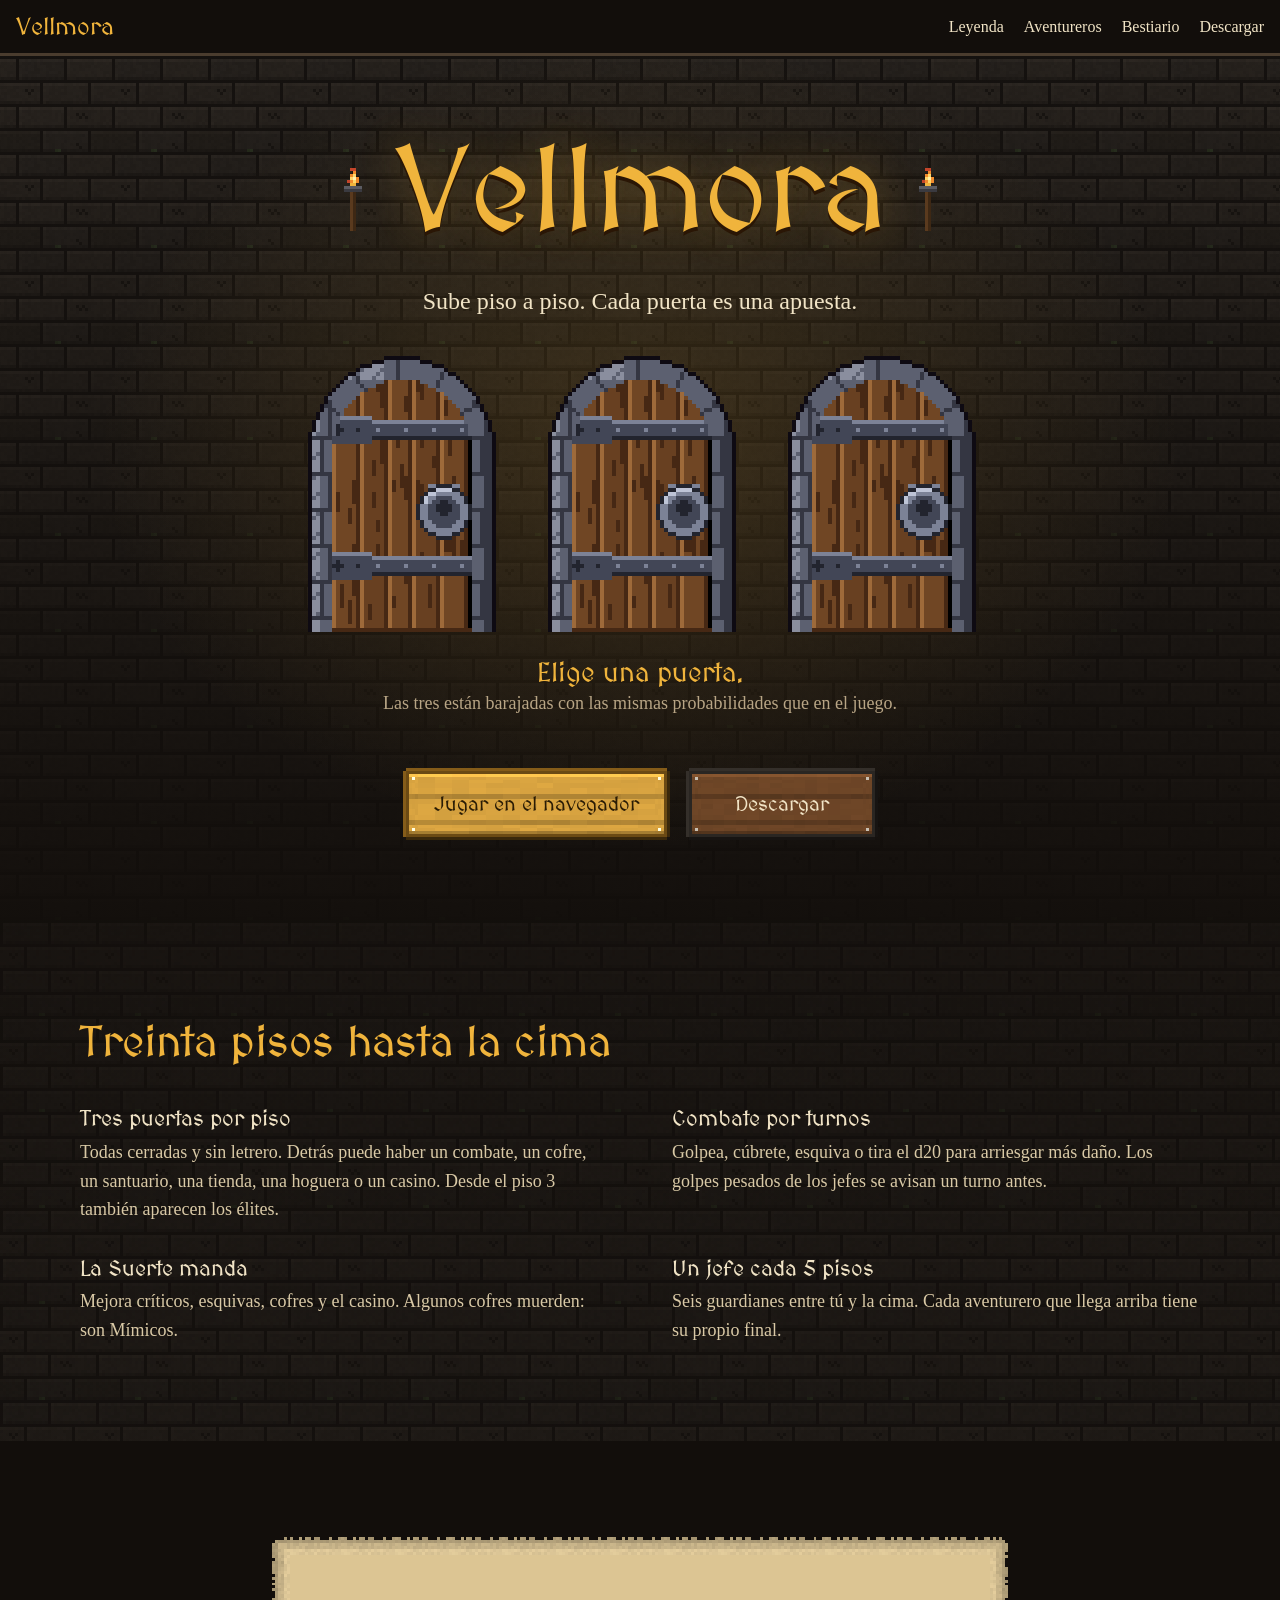
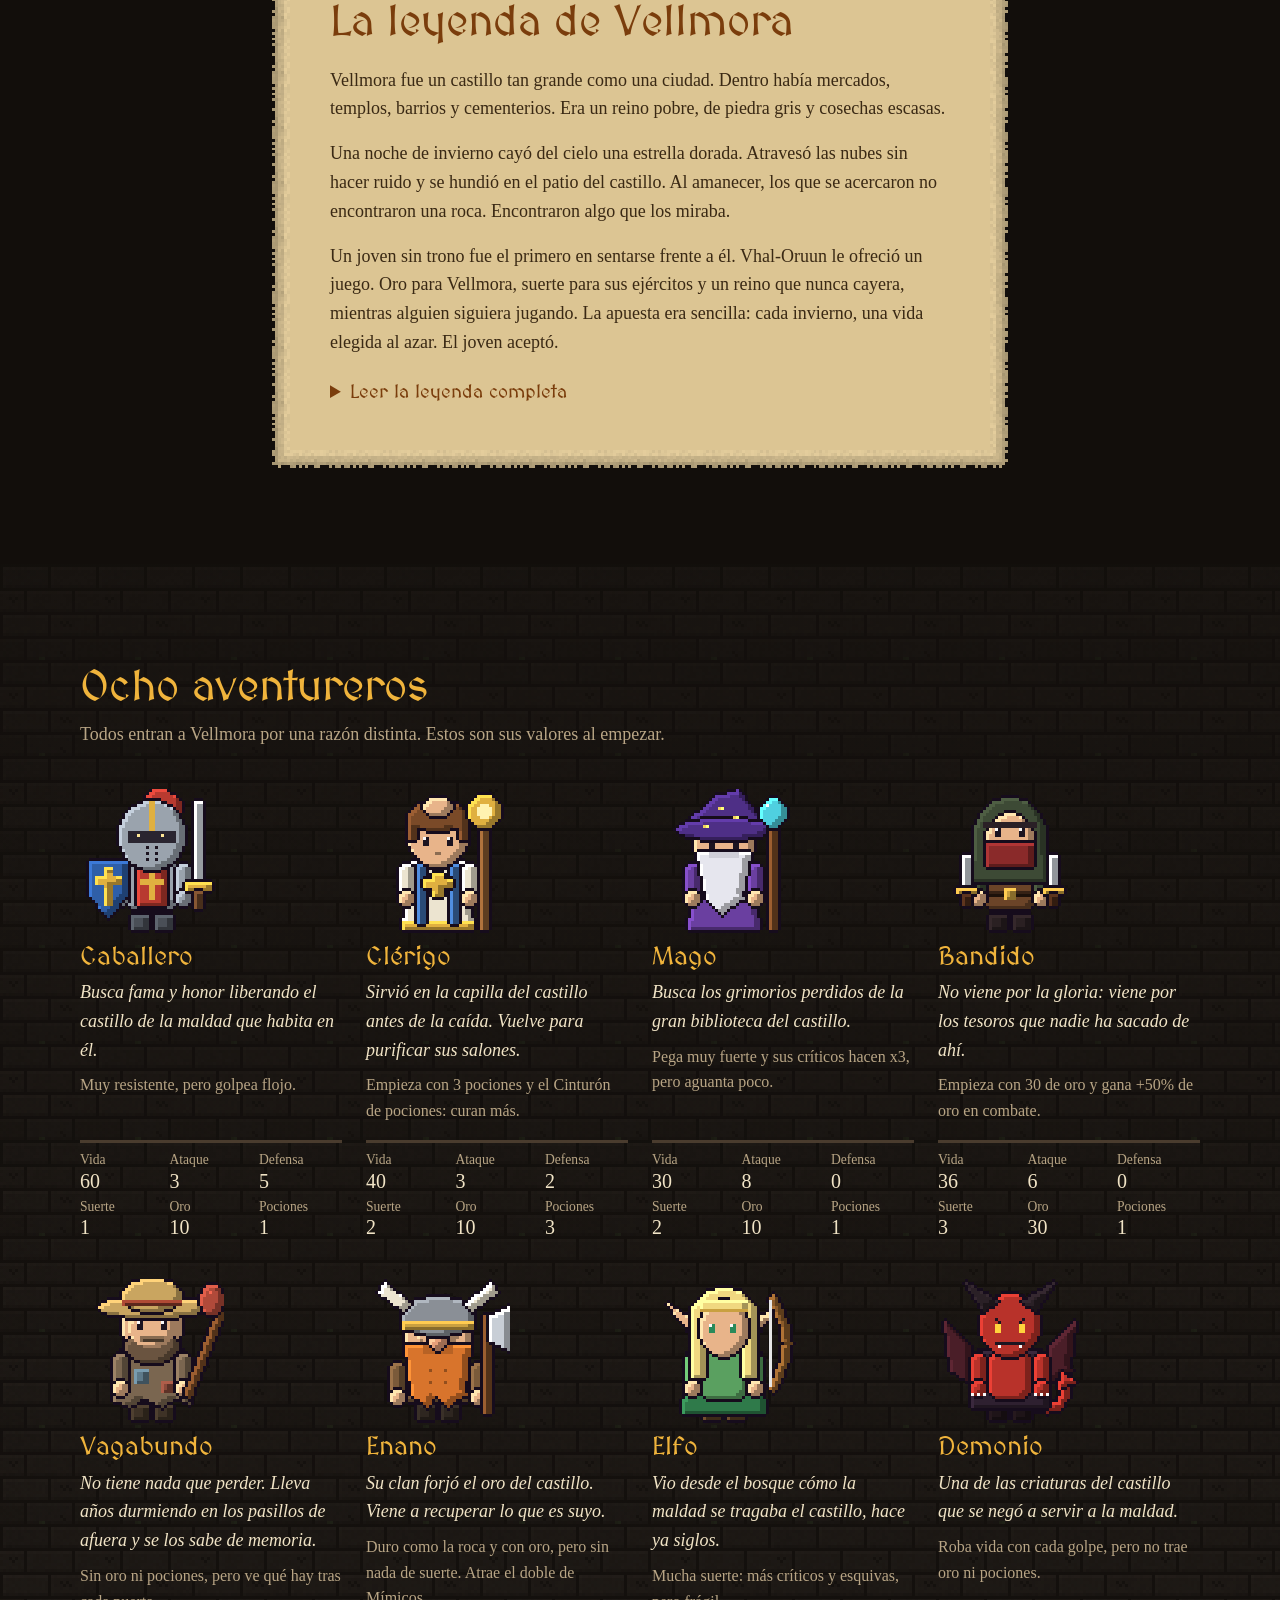
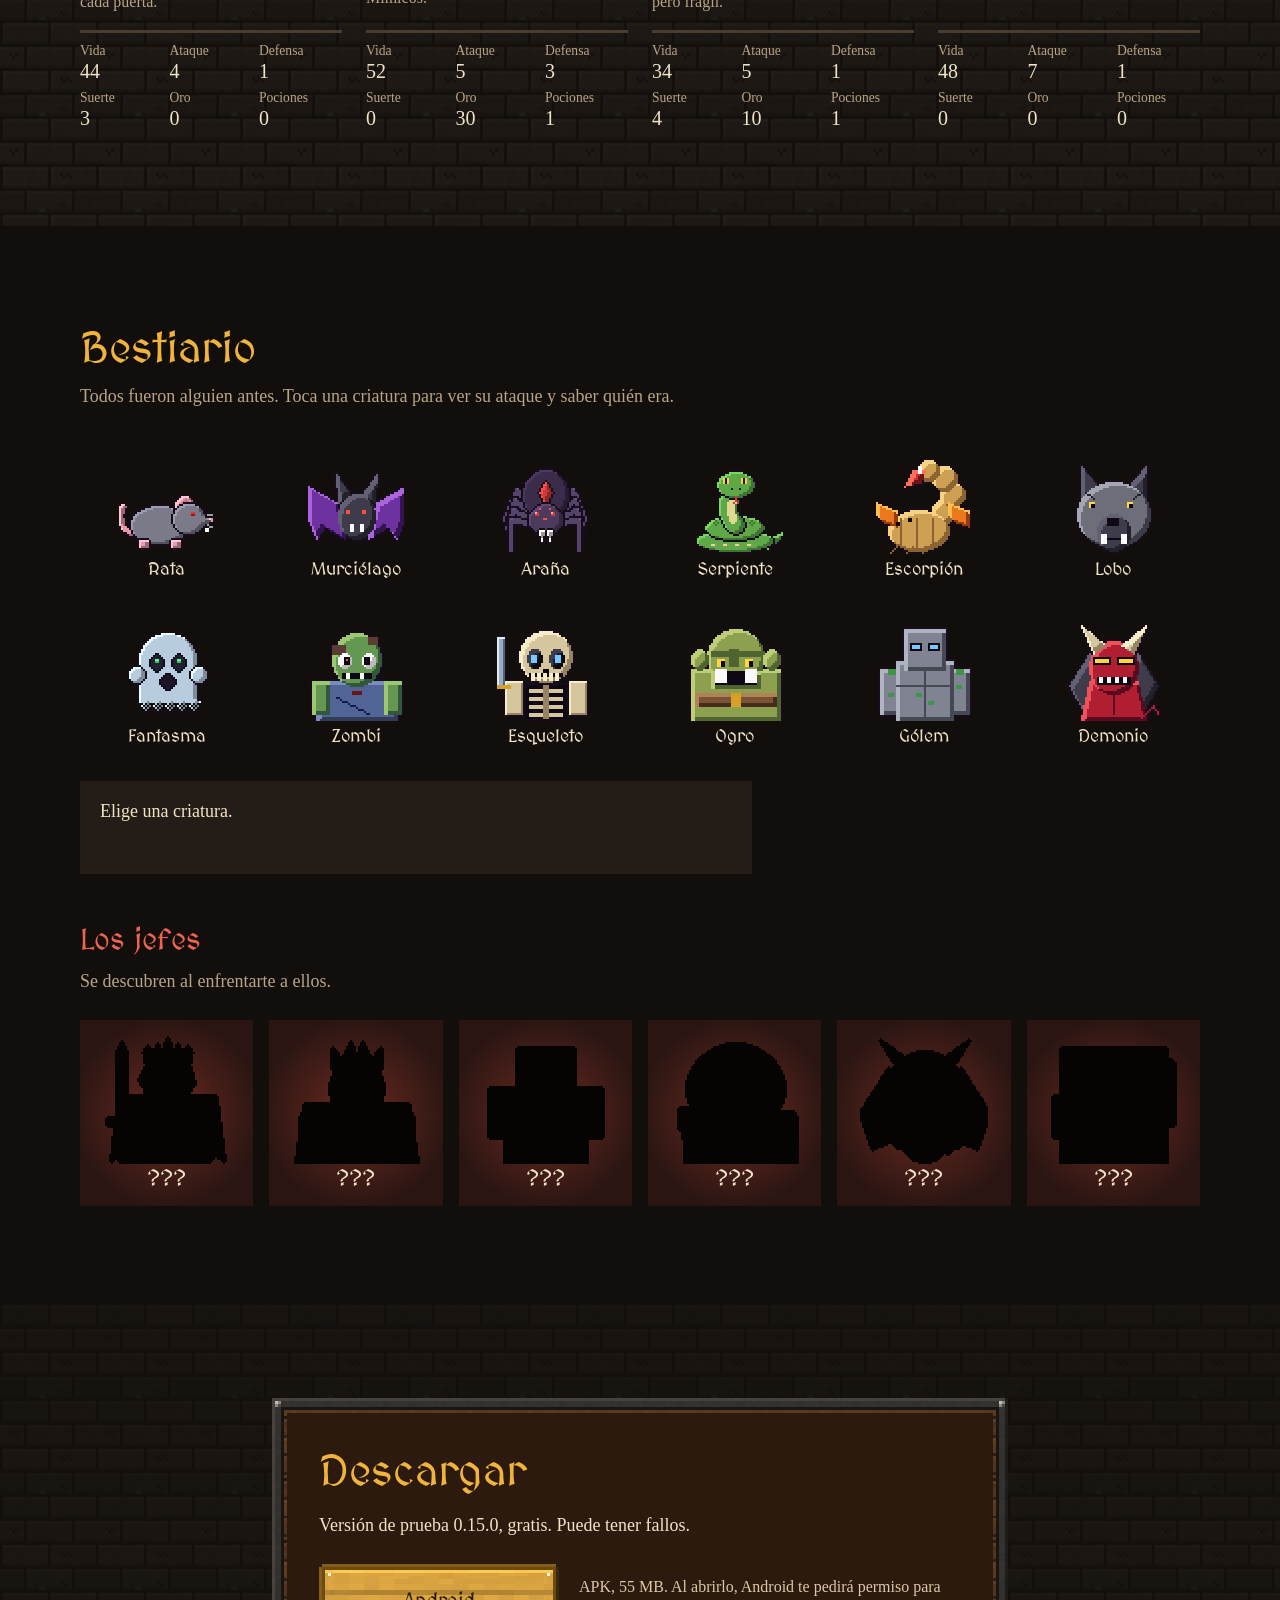
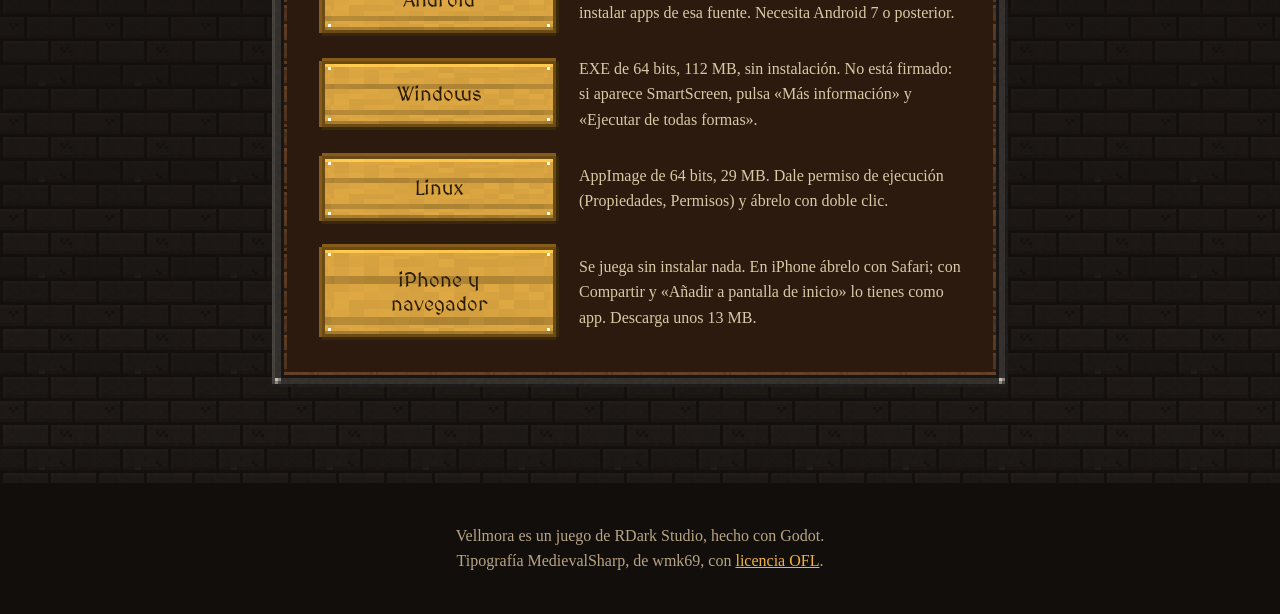
==== index.html @ e0a2ff48 "Vellmora 0.15.0" ====
<!doctype html>
<html lang="es">
<head>
<meta charset="utf-8">
<meta name="viewport" content="width=device-width, initial-scale=1">
<title>Vellmora, el castillo que se baraja</title>
<meta name="description" content="Vellmora es un roguelike de torre en pixel art. Ocho aventureros, 30 pisos y tres puertas por piso: cada una es una apuesta.">
<meta property="og:type" content="website">
<meta property="og:title" content="Vellmora">
<meta property="og:description" content="Sube piso a piso. Cada puerta es una apuesta.">
<meta property="og:url" content="https://rdarkstudio.github.io/">
<meta property="og:image" content="https://rdarkstudio.github.io/img/compartir.png">
<meta name="twitter:card" content="summary_large_image">
<meta name="theme-color" content="#120e0b">
<link rel="icon" type="image/png" href="favicon.png">
<link rel="stylesheet" href="estilo.css">
</head>
<body>
<a class="saltar" href="#contenido">Ir al contenido</a>
<header class="barra">
  <a class="marca" href="#inicio">Vellmora</a>
  <nav aria-label="Secciones"><a href="#leyenda">Leyenda</a><a href="#aventureros">Aventureros</a><a href="#bestiario">Bestiario</a><a href="#descargar">Descargar</a></nav>
</header>
<main id="contenido">
  <section class="portada" id="inicio">
    <div class="titulo"><span class="antorcha" aria-hidden="true"></span><h1>Vellmora</h1><span class="antorcha" aria-hidden="true"></span></div>
    <p class="lema">Sube piso a piso. Cada puerta es una apuesta.</p>
    <div class="puertas" role="group" aria-label="Elige una puerta">
      <button type="button" class="puerta" aria-label="Primera puerta"></button>
      <button type="button" class="puerta" aria-label="Segunda puerta"></button>
      <button type="button" class="puerta" aria-label="Tercera puerta"></button>
    </div>
    <div class="resultado" aria-live="polite"><p id="que">Elige una puerta.</p><p id="pista">Las tres están barajadas con las mismas probabilidades que en el juego.</p></div>
    <div class="acciones"><button type="button" class="tabla" id="otra" hidden>Barajar otra vez</button><a class="tabla oro" href="jugar/">Jugar en el navegador</a><a class="tabla" href="#descargar">Descargar</a></div>
  </section>

  <section class="muro" id="juego">
    <div class="ancho">
      <h2>Treinta pisos hasta la cima</h2>
      <div class="reglas">
        <div><h3>Tres puertas por piso</h3><p>Todas cerradas y sin letrero. Detrás puede haber un combate, un cofre, un santuario, una tienda, una hoguera o un casino. Desde el piso 3 también aparecen los élites.</p></div>
        <div><h3>Combate por turnos</h3><p>Golpea, cúbrete, esquiva o tira el d20 para arriesgar más daño. Los golpes pesados de los jefes se avisan un turno antes.</p></div>
        <div><h3>La Suerte manda</h3><p>Mejora críticos, esquivas, cofres y el casino. Algunos cofres muerden: son Mímicos.</p></div>
        <div><h3>Un jefe cada 5 pisos</h3><p>Seis guardianes entre tú y la cima. Cada aventurero que llega arriba tiene su propio final.</p></div>
      </div>
    </div>
  </section>

  <section id="leyenda">
    <div class="ancho"><article class="pergamino">
      <h2>La leyenda de Vellmora</h2>
      <p>Vellmora fue un castillo tan grande como una ciudad. Dentro había mercados, templos, barrios y cementerios. Era un reino pobre, de piedra gris y cosechas escasas.</p>
      <p>Una noche de invierno cayó del cielo una estrella dorada. Atravesó las nubes sin hacer ruido y se hundió en el patio del castillo. Al amanecer, los que se acercaron no encontraron una roca. Encontraron algo que los miraba.</p>
      <p>Un joven sin trono fue el primero en sentarse frente a él. Vhal-Oruun le ofreció un juego. Oro para Vellmora, suerte para sus ejércitos y un reino que nunca cayera, mientras alguien siguiera jugando. La apuesta era sencilla: cada invierno, una vida elegida al azar. El joven aceptó.</p>
      <details><summary>Leer la leyenda completa</summary><div><p>Vellmora fue un castillo tan grande como una ciudad. Dentro había mercados, templos, barrios y cementerios. Era un reino pobre, de piedra gris y cosechas escasas.</p><p>Una noche de invierno cayó del cielo una estrella dorada. Atravesó las nubes sin hacer ruido y se hundió en el patio del castillo. Al amanecer, los que se acercaron no encontraron una roca. Encontraron algo que los miraba.</p><p>Nadie supo nombrarlo. Los sacerdotes lo llamaron Vhal-Oruun, El Que Reparte. No tenía una forma fija: unos veían una montaña de monedas que respiraba, otros una mano con demasiados dedos sosteniendo dados, y los que lo miraban mucho tiempo dejaban de hablar.</p><p>Venía de un lugar más allá de las estrellas donde todo se decide al azar, y traía consigo un hambre: el hambre de que alguien apueste.</p><p>Un joven sin trono fue el primero en sentarse frente a él. Vhal-Oruun le ofreció un juego. Oro para Vellmora, suerte para sus ejércitos y un reino que nunca cayera, mientras alguien siguiera jugando. La apuesta era sencilla: cada invierno, una vida elegida al azar. El joven aceptó.</p><p>El oro brotó de la tierra. Los talladores fabricaron dados con fragmentos de la estrella caída, y esos dados nunca fallaban. La ciudad llenó sus calles de casas de juego. Todos apostaban, porque en Vellmora apostar era rezar. El joven se volvió rey, y durante siglos el reino prosperó mientras alguien desaparecía cada invierno.</p><p>Cuando el pueblo descubrió el precio de su fortuna, rodeó el palacio con antorchas. El rey no quiso perderlo todo e hizo su última apuesta: las vidas de todos sus súbditos contra la eternidad de su reino.</p><p>Vhal-Oruun aceptó, y cobró. Nadie dentro volvió a ser humano. El dios convirtió a cada habitante en una ficha de su juego, moldeada por lo que más deseaba o temía.</p><p>Los guardias que juraron no abandonar sus puestos son huesos que siguen de pie. Los jugadores del gran salón se fundieron con sus máquinas. Las bestias de los establos y las alcantarillas comieron oro y crecieron con él. El rey, que no soltó su espada ni su corona, se pudre en el trono sin poder morir.</p><p>El castillo entero se volvió la mesa de juego del dios. Creció hacia arriba, piso sobre piso, y sus salas cambian de lugar cada vez que Vhal-Oruun reparte, como cartas barajadas. En lo más alto, sentado donde antes estuvo el patio de la estrella, El Que Reparte sigue esperando a su próximo jugador.</p><p>Los aventureros llegan por muchas razones: fama, fe, conocimiento, tesoros o una deuda antigua. Oyen el tintineo del oro detrás de cada puerta y una voz que les pregunta cuánto están dispuestos a apostar.</p><p>Muchos entran y jamás salen. Quien pierde su última apuesta se vuelve otra ficha en la mesa, y así crece la leyenda.</p></div></details>
    </article></div>
  </section>

  <section class="muro" id="aventureros">
    <div class="ancho">
      <h2>Ocho aventureros</h2>
      <p class="entrada">Todos entran a Vellmora por una razón distinta. Estos son sus valores al empezar.</p>
      <ul class="heroes">
        <li class="heroe">
          <img class="px" src="img/heroe_caballero.png" width="144" height="144" alt="">
          <h3>Caballero</h3>
          <p class="cita">Busca fama y honor liberando el castillo de la maldad que habita en él.</p>
          <p class="ventaja">Muy resistente, pero golpea flojo.</p>
          <dl><div><dt>Vida</dt><dd>60</dd></div><div><dt>Ataque</dt><dd>3</dd></div><div><dt>Defensa</dt><dd>5</dd></div><div><dt>Suerte</dt><dd>1</dd></div><div><dt>Oro</dt><dd>10</dd></div><div><dt>Pociones</dt><dd>1</dd></div></dl>
        </li>
        <li class="heroe">
          <img class="px" src="img/heroe_clerigo.png" width="144" height="144" alt="">
          <h3>Clérigo</h3>
          <p class="cita">Sirvió en la capilla del castillo antes de la caída. Vuelve para purificar sus salones.</p>
          <p class="ventaja">Empieza con 3 pociones y el Cinturón de pociones: curan más.</p>
          <dl><div><dt>Vida</dt><dd>40</dd></div><div><dt>Ataque</dt><dd>3</dd></div><div><dt>Defensa</dt><dd>2</dd></div><div><dt>Suerte</dt><dd>2</dd></div><div><dt>Oro</dt><dd>10</dd></div><div><dt>Pociones</dt><dd>3</dd></div></dl>
        </li>
        <li class="heroe">
          <img class="px" src="img/heroe_mago.png" width="144" height="144" alt="">
          <h3>Mago</h3>
          <p class="cita">Busca los grimorios perdidos de la gran biblioteca del castillo.</p>
          <p class="ventaja">Pega muy fuerte y sus críticos hacen x3, pero aguanta poco.</p>
          <dl><div><dt>Vida</dt><dd>30</dd></div><div><dt>Ataque</dt><dd>8</dd></div><div><dt>Defensa</dt><dd>0</dd></div><div><dt>Suerte</dt><dd>2</dd></div><div><dt>Oro</dt><dd>10</dd></div><div><dt>Pociones</dt><dd>1</dd></div></dl>
        </li>
        <li class="heroe">
          <img class="px" src="img/heroe_bandido.png" width="144" height="144" alt="">
          <h3>Bandido</h3>
          <p class="cita">No viene por la gloria: viene por los tesoros que nadie ha sacado de ahí.</p>
          <p class="ventaja">Empieza con 30 de oro y gana +50% de oro en combate.</p>
          <dl><div><dt>Vida</dt><dd>36</dd></div><div><dt>Ataque</dt><dd>6</dd></div><div><dt>Defensa</dt><dd>0</dd></div><div><dt>Suerte</dt><dd>3</dd></div><div><dt>Oro</dt><dd>30</dd></div><div><dt>Pociones</dt><dd>1</dd></div></dl>
        </li>
        <li class="heroe">
          <img class="px" src="img/heroe_vagabundo.png" width="144" height="144" alt="">
          <h3>Vagabundo</h3>
          <p class="cita">No tiene nada que perder. Lleva años durmiendo en los pasillos de afuera y se los sabe de memoria.</p>
          <p class="ventaja">Sin oro ni pociones, pero ve qué hay tras cada puerta.</p>
          <dl><div><dt>Vida</dt><dd>44</dd></div><div><dt>Ataque</dt><dd>4</dd></div><div><dt>Defensa</dt><dd>1</dd></div><div><dt>Suerte</dt><dd>3</dd></div><div><dt>Oro</dt><dd>0</dd></div><div><dt>Pociones</dt><dd>0</dd></div></dl>
        </li>
        <li class="heroe">
          <img class="px" src="img/heroe_enano.png" width="144" height="144" alt="">
          <h3>Enano</h3>
          <p class="cita">Su clan forjó el oro del castillo. Viene a recuperar lo que es suyo.</p>
          <p class="ventaja">Duro como la roca y con oro, pero sin nada de suerte. Atrae el doble de Mímicos.</p>
          <dl><div><dt>Vida</dt><dd>52</dd></div><div><dt>Ataque</dt><dd>5</dd></div><div><dt>Defensa</dt><dd>3</dd></div><div><dt>Suerte</dt><dd>0</dd></div><div><dt>Oro</dt><dd>30</dd></div><div><dt>Pociones</dt><dd>1</dd></div></dl>
        </li>
        <li class="heroe">
          <img class="px" src="img/heroe_elfo.png" width="144" height="144" alt="">
          <h3>Elfo</h3>
          <p class="cita">Vio desde el bosque cómo la maldad se tragaba el castillo, hace ya siglos.</p>
          <p class="ventaja">Mucha suerte: más críticos y esquivas, pero frágil.</p>
          <dl><div><dt>Vida</dt><dd>34</dd></div><div><dt>Ataque</dt><dd>5</dd></div><div><dt>Defensa</dt><dd>1</dd></div><div><dt>Suerte</dt><dd>4</dd></div><div><dt>Oro</dt><dd>10</dd></div><div><dt>Pociones</dt><dd>1</dd></div></dl>
        </li>
        <li class="heroe">
          <img class="px" src="img/heroe_demonio.png" width="144" height="144" alt="">
          <h3>Demonio</h3>
          <p class="cita">Una de las criaturas del castillo que se negó a servir a la maldad.</p>
          <p class="ventaja">Roba vida con cada golpe, pero no trae oro ni pociones.</p>
          <dl><div><dt>Vida</dt><dd>48</dd></div><div><dt>Ataque</dt><dd>7</dd></div><div><dt>Defensa</dt><dd>1</dd></div><div><dt>Suerte</dt><dd>0</dd></div><div><dt>Oro</dt><dd>0</dd></div><div><dt>Pociones</dt><dd>0</dd></div></dl>
        </li>
      </ul>
    </div>
  </section>

  <section id="bestiario">
    <div class="ancho">
      <h2>Bestiario</h2>
      <p class="entrada">Todos fueron alguien antes. Toca una criatura para ver su ataque y saber quién era.</p>
      <ul class="bestias">
        <li><button type="button" class="bestia" data-s="rata" data-n="Rata" data-t="Las bestias de los sótanos, establos y alcantarillas, que comieron el oro del dios y crecieron deformes." aria-pressed="false"><img class="px" src="img/rata_0.png" width="96" height="96" alt=""><span>Rata</span></button></li>
        <li><button type="button" class="bestia" data-s="murcielago" data-n="Murciélago" data-t="Las bestias de los sótanos, establos y alcantarillas, que comieron el oro del dios y crecieron deformes." aria-pressed="false"><img class="px" src="img/murcielago_0.png" width="96" height="96" alt=""><span>Murciélago</span></button></li>
        <li><button type="button" class="bestia" data-s="arana" data-n="Araña" data-t="Las bestias de los sótanos, establos y alcantarillas, que comieron el oro del dios y crecieron deformes." aria-pressed="false"><img class="px" src="img/arana_0.png" width="96" height="96" alt=""><span>Araña</span></button></li>
        <li><button type="button" class="bestia" data-s="serpiente" data-n="Serpiente" data-t="Las bestias de los sótanos, establos y alcantarillas, que comieron el oro del dios y crecieron deformes." aria-pressed="false"><img class="px" src="img/serpiente_0.png" width="96" height="96" alt=""><span>Serpiente</span></button></li>
        <li><button type="button" class="bestia" data-s="escorpion" data-n="Escorpión" data-t="Las bestias de los sótanos, establos y alcantarillas, que comieron el oro del dios y crecieron deformes." aria-pressed="false"><img class="px" src="img/escorpion_0.png" width="96" height="96" alt=""><span>Escorpión</span></button></li>
        <li><button type="button" class="bestia" data-s="lobo" data-n="Lobo" data-t="Las bestias de los sótanos, establos y alcantarillas, que comieron el oro del dios y crecieron deformes." aria-pressed="false"><img class="px" src="img/lobo_0.png" width="96" height="96" alt=""><span>Lobo</span></button></li>
        <li><button type="button" class="bestia" data-s="fantasma" data-n="Fantasma" data-t="Los desaparecidos de cada invierno, las vidas que pagaron el pacto." aria-pressed="false"><img class="px" src="img/fantasma_0.png" width="96" height="96" alt=""><span>Fantasma</span></button></li>
        <li><button type="button" class="bestia" data-s="zombi" data-n="Zombi" data-t="Los súbditos comunes, condenados como su rey a no morir." aria-pressed="false"><img class="px" src="img/zombi_0.png" width="96" height="96" alt=""><span>Zombi</span></button></li>
        <li><button type="button" class="bestia" data-s="esqueleto" data-n="Esqueleto" data-t="Los soldados de la guardia, aún en sus puestos." aria-pressed="false"><img class="px" src="img/esqueleto_0.png" width="96" height="96" alt=""><span>Esqueleto</span></button></li>
        <li><button type="button" class="bestia" data-s="ogro" data-n="Ogro" data-t="Los verdugos y carceleros del palacio." aria-pressed="false"><img class="px" src="img/ogro_0.png" width="96" height="96" alt=""><span>Ogro</span></button></li>
        <li><button type="button" class="bestia" data-s="golem" data-n="Gólem" data-t="Los muros del castillo, que el dios movió como piezas." aria-pressed="false"><img class="px" src="img/golem_0.png" width="96" height="96" alt=""><span>Gólem</span></button></li>
        <li><button type="button" class="bestia" data-s="demonio" data-n="Demonio" data-t="Los sacerdotes que adoraron a Vhal-Oruun y le ofrecieron más vidas a cambio de más oro." aria-pressed="false"><img class="px" src="img/demonio_0.png" width="96" height="96" alt=""><span>Demonio</span></button></li>
      </ul>
      <p class="ficha" id="ficha" aria-live="polite">Elige una criatura.</p>
      <h3 class="sub">Los jefes</h3>
      <p class="entrada">Se descubren al enfrentarte a ellos.</p>
      <ul class="jefes"><li><img class="px" src="img/jefe_1.png" width="128" height="128" alt="Silueta de un jefe"><span>???</span></li><li><img class="px" src="img/jefe_2.png" width="128" height="128" alt="Silueta de un jefe"><span>???</span></li><li><img class="px" src="img/jefe_3.png" width="128" height="128" alt="Silueta de un jefe"><span>???</span></li><li><img class="px" src="img/jefe_4.png" width="128" height="128" alt="Silueta de un jefe"><span>???</span></li><li><img class="px" src="img/jefe_5.png" width="128" height="128" alt="Silueta de un jefe"><span>???</span></li><li><img class="px" src="img/jefe_6.png" width="128" height="128" alt="Silueta de un jefe"><span>???</span></li></ul>
    </div>
  </section>

  <section class="muro" id="descargar">
    <div class="ancho"><div class="tablero">
      <h2>Descargar</h2>
      <p>Versión de prueba 0.15.0, gratis. Puede tener fallos.</p>
      <ul class="descargas">
        <li><a class="tabla oro" href="https://github.com/RDarkStudio/rdarkstudio.github.io/releases/download/v0.15.0/Vellmora.apk">Android</a><p>APK, 55 MB. Al abrirlo, Android te pedirá permiso para instalar apps de esa fuente. Necesita Android 7 o posterior.</p></li>
        <li><a class="tabla oro" href="https://github.com/RDarkStudio/rdarkstudio.github.io/releases/download/v0.15.0/Vellmora.exe">Windows</a><p>EXE de 64 bits, 112 MB, sin instalación. No está firmado: si aparece SmartScreen, pulsa «Más información» y «Ejecutar de todas formas».</p></li>
        <li><a class="tabla oro" href="https://github.com/RDarkStudio/rdarkstudio.github.io/releases/download/v0.15.0/Vellmora.AppImage">Linux</a><p>AppImage de 64 bits, 29 MB. Dale permiso de ejecución (Propiedades, Permisos) y ábrelo con doble clic.</p></li>
        <li><a class="tabla oro" href="jugar/">iPhone y navegador</a><p>Se juega sin instalar nada. En iPhone ábrelo con Safari; con Compartir y «Añadir a pantalla de inicio» lo tienes como app. Descarga unos 13 MB.</p></li>
      </ul>
    </div></div>
  </section>
</main>
<footer><p>Vellmora es un juego de RDark Studio, hecho con Godot.</p><p>Tipografía MedievalSharp, de wmk69, con <a href="fuentes/MedievalSharp-OFL.txt">licencia OFL</a>.</p></footer>
<script src="guion.js"></script>
</body>
</html>
---- estilo.css ----
/* Muro de castillo oscuro; la pieza central son las tres puertas. Colores y texturas del propio juego. */
@font-face{font-family:"MedievalSharp";src:url(fuentes/MedievalSharp.ttf) format("truetype");font-display:swap}
:root{
  --fondo:#120e0b; --panel:#241d17; --linea:#4a3c2e; --texto:#f1e4c6; --suave:#b8a585; --oro:#f0b43c;
  --tinta:#3a2914; --tinta-oro:#2a1c05; --peligro:#ef6351;
  --titulos:"MedievalSharp","Palatino Linotype",Palatino,serif;
  --cuerpo:"Iowan Old Style","Palatino Linotype",Palatino,"Book Antiqua",Georgia,serif;
  color-scheme:dark;
}
*{box-sizing:border-box}
html{scroll-behavior:smooth;scroll-padding-top:4.5rem}
body{margin:0;background:var(--fondo);color:var(--texto);font:1.125rem/1.6 var(--cuerpo)}
img{max-width:100%}
.px,.puerta,.antorcha{image-rendering:pixelated}
h1,h2,h3{font-family:var(--titulos);font-weight:400;line-height:1.15;margin:0;text-wrap:balance}
h2{font-size:clamp(1.9rem,5vw,2.75rem);color:var(--oro)}
h3{font-size:1.4rem}
p{margin:0}
ul,dl,dd{margin:0;padding:0;list-style:none}
a{color:var(--oro)}
:focus-visible{outline:3px solid var(--oro);outline-offset:3px}
.saltar{position:absolute;left:-999px;background:var(--oro);color:var(--tinta-oro);padding:.5rem 1rem;z-index:9}
.saltar:focus{left:1rem;top:1rem}
.ancho{max-width:70rem;margin:0 auto}
section{padding:clamp(3rem,8vw,6rem) max(1rem,env(safe-area-inset-left))}
.muro{background:linear-gradient(#120e0bcc,#120e0b99),url(img/muro.png) 0 0/96px}

.barra{position:sticky;top:0;z-index:5;display:flex;flex-wrap:wrap;justify-content:space-between;align-items:center;gap:.25rem 1.5rem;padding:.6rem 1rem;background:var(--fondo);border-bottom:3px solid var(--linea)}
.marca{font:1.5rem var(--titulos);text-decoration:none}
.barra nav{display:flex;flex-wrap:wrap;gap:.25rem 1.25rem}
.barra nav a{color:var(--texto);text-decoration:none;padding:.25rem 0;font-size:1rem}
.barra nav a:hover{color:var(--oro)}

.portada{display:flex;flex-direction:column;align-items:center;gap:1.5rem;text-align:center;padding-block:clamp(2rem,5vw,4rem) clamp(3rem,7vw,5rem);
  background:radial-gradient(ellipse at 50% 45%,#f0b43c26,transparent 60%),linear-gradient(#120e0b55,#120e0bee),url(img/muro.png) 50% 0/96px}
.titulo{display:flex;align-items:center;gap:clamp(.25rem,2vw,1.5rem)}
h1{font-size:clamp(3.25rem,13vw,7.5rem);color:var(--oro);text-shadow:0 4px 0 #2a1605,0 0 40px #f0b43c55}
.antorcha{flex:none;width:36px;height:84px;background:url(img/antorcha_0.png) 0 0/100% 100%;animation:llama .5s steps(1) infinite}
@keyframes llama{0%{background-image:url(img/antorcha_0.png)}33%{background-image:url(img/antorcha_1.png)}66%{background-image:url(img/antorcha_2.png)}}
.lema{font-size:clamp(1.15rem,3vw,1.5rem);text-wrap:balance}
.puertas{display:flex;justify-content:center;gap:clamp(.75rem,4vw,3rem);width:100%;max-width:44rem}
.puerta{position:relative;flex:0 1 192px;aspect-ratio:2/3;padding:0;border:0;background:url(img/puerta_cerrada.png) 0 0/100% 100%;cursor:pointer;transition:transform .2s,filter .4s}
.puerta:hover:not(:disabled){transform:translateY(-6px)}
.puerta.abriendo{background-image:url(img/puerta_abriendo.png)}
.puerta.abierta{background-image:url(img/puerta_abierta.png)}
.puerta:disabled{cursor:default}
.puerta.apagada{filter:brightness(.4)}
.puerta img{position:absolute;left:16%;bottom:2%;width:68%;animation:sale .45s ease-out}
@keyframes sale{from{transform:scale(.4);opacity:0}}
.resultado{min-height:5.5rem;max-width:34rem}
#que{font:1.7rem var(--titulos);color:var(--oro)}
#pista{color:var(--suave)}
.acciones{display:flex;flex-wrap:wrap;justify-content:center;gap:1rem}
.tabla{display:inline-block;min-width:12rem;padding:.55rem 1rem;border:15px solid;border-image:url(img/boton.png) 15 fill/15px;background:none;color:var(--texto);font:1.25rem/1.2 var(--titulos);text-align:center;text-decoration:none;cursor:pointer;image-rendering:pixelated}
.tabla:hover{border-image-source:url(img/boton_hover.png)}
.tabla:active{border-image-source:url(img/boton_press.png)}
.tabla.oro{border-image-source:url(img/boton_oro.png);color:var(--tinta-oro)}
.tabla.oro:hover{border-image-source:url(img/boton_oro_hover.png)}
.tabla.oro:active{border-image-source:url(img/boton_oro_press.png)}
[hidden]{display:none!important}

.reglas{display:grid;grid-template-columns:repeat(auto-fit,minmax(min(100%,26rem),1fr));gap:2rem 4rem;margin-top:2.5rem}
.reglas h3{margin-bottom:.35rem}
.reglas p{max-width:34rem;color:#d9c9a6}

.pergamino{max-width:46rem;margin:0 auto;padding:clamp(.75rem,4vw,2.5rem);border:18px solid;border-image:url(img/pergamino.png) 18/18px round;background:#dcc593;background-clip:padding-box;image-rendering:pixelated;color:var(--tinta)}
.pergamino h2{color:#7a3d0c;margin-bottom:1.25rem}
.pergamino p+p,.pergamino details{margin-top:1rem}
summary{cursor:pointer;font:1.2rem var(--titulos);color:#7a3d0c;padding:.4rem 0}
.pergamino :focus-visible{outline-color:#7a3d0c}
details>div{margin-top:.5rem;padding-top:1rem;border-top:2px dashed #a58a5a}

.entrada{color:var(--suave);margin-top:.6rem;max-width:42rem}
.heroes{display:grid;grid-template-columns:repeat(auto-fill,minmax(min(100%,15.5rem),1fr));gap:2.5rem 1.5rem;margin-top:2.5rem}
.heroe{display:flex;flex-direction:column;gap:.5rem}
.heroe h3{color:var(--oro);font-size:1.6rem}
.cita{font-style:italic}
.ventaja{color:var(--suave);font-size:1rem;margin-bottom:auto}
.heroe dl{display:grid;grid-template-columns:repeat(3,1fr);gap:.4rem;margin-top:.5rem;padding-top:.6rem;border-top:3px solid var(--linea)}
.heroe dt{font-size:.85rem;color:var(--suave);line-height:1.2}
.heroe dd{font-size:1.25rem;line-height:1.2;font-variant-numeric:tabular-nums}

.bestias{display:grid;grid-template-columns:repeat(6,1fr);gap:1rem;margin-top:2rem}
.bestia{width:100%;display:flex;flex-direction:column;align-items:center;gap:.25rem;padding:.75rem .25rem;border:3px solid transparent;background:none;color:var(--texto);font:1.15rem var(--titulos);cursor:pointer}
.bestia:hover{background:var(--panel)}
.bestia[aria-pressed=true]{border-color:var(--oro);background:var(--panel)}
.ficha{min-height:5.2em;max-width:42rem;margin-top:1.25rem;padding:1rem 1.25rem;border-left:0;background:var(--panel);color:var(--texto)}
.sub{font-size:1.9rem;color:var(--peligro);margin-top:3rem}
.jefes{display:grid;grid-template-columns:repeat(6,1fr);gap:1rem;margin-top:1.5rem}
.jefes li{display:flex;flex-direction:column;align-items:center;padding:1rem .5rem;background:radial-gradient(circle,#6b2a20,#2a1512 75%);font:1.4rem var(--titulos);color:var(--texto)}

.tablero{max-width:46rem;margin:0 auto;padding:clamp(.75rem,3vw,2rem);border:15px solid;border-image:url(img/tablero.png) 15/15px round;background:#2c1a0f;background-clip:padding-box;image-rendering:pixelated}
.tablero p{margin-top:1rem}
.descargas{display:grid;gap:1.25rem;margin-top:1.5rem}
.descargas li{display:grid;grid-template-columns:15rem 1fr;gap:1.25rem;align-items:center}
.descargas p{margin:0;font-size:1rem;color:#d9c9a6}
@media (max-width:44rem){.descargas li{grid-template-columns:1fr;gap:.4rem}}
footer{padding:2.5rem 1rem;text-align:center;color:var(--suave);font-size:1rem}

@media (max-width:56rem){.bestias{grid-template-columns:repeat(4,1fr)}.jefes{grid-template-columns:repeat(3,1fr)}}
@media (max-width:30rem){.barra nav{gap:.25rem .9rem}.bestias{grid-template-columns:repeat(3,1fr);gap:.5rem}.jefes{grid-template-columns:repeat(2,1fr)}.antorcha{width:24px;height:56px}}
@media (prefers-reduced-motion:reduce){html{scroll-behavior:auto}*{animation:none!important;transition:none!important}}
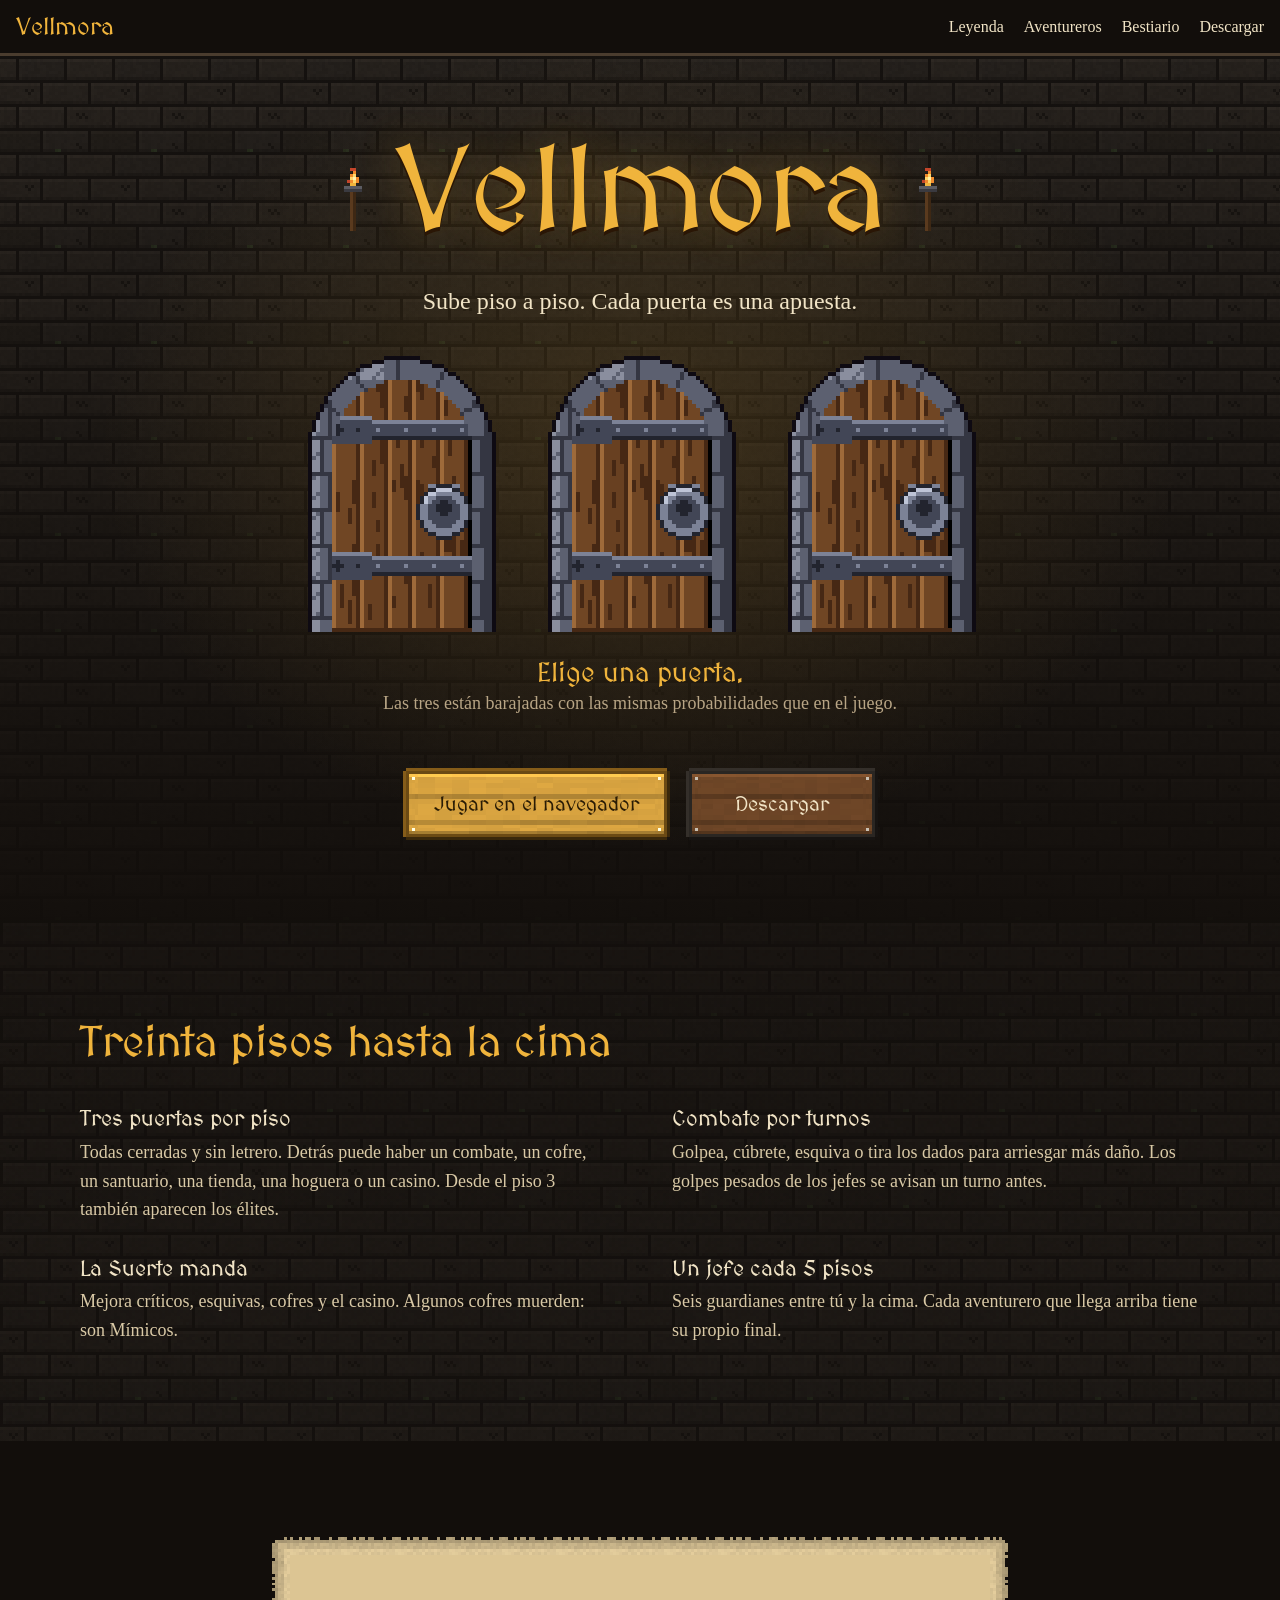
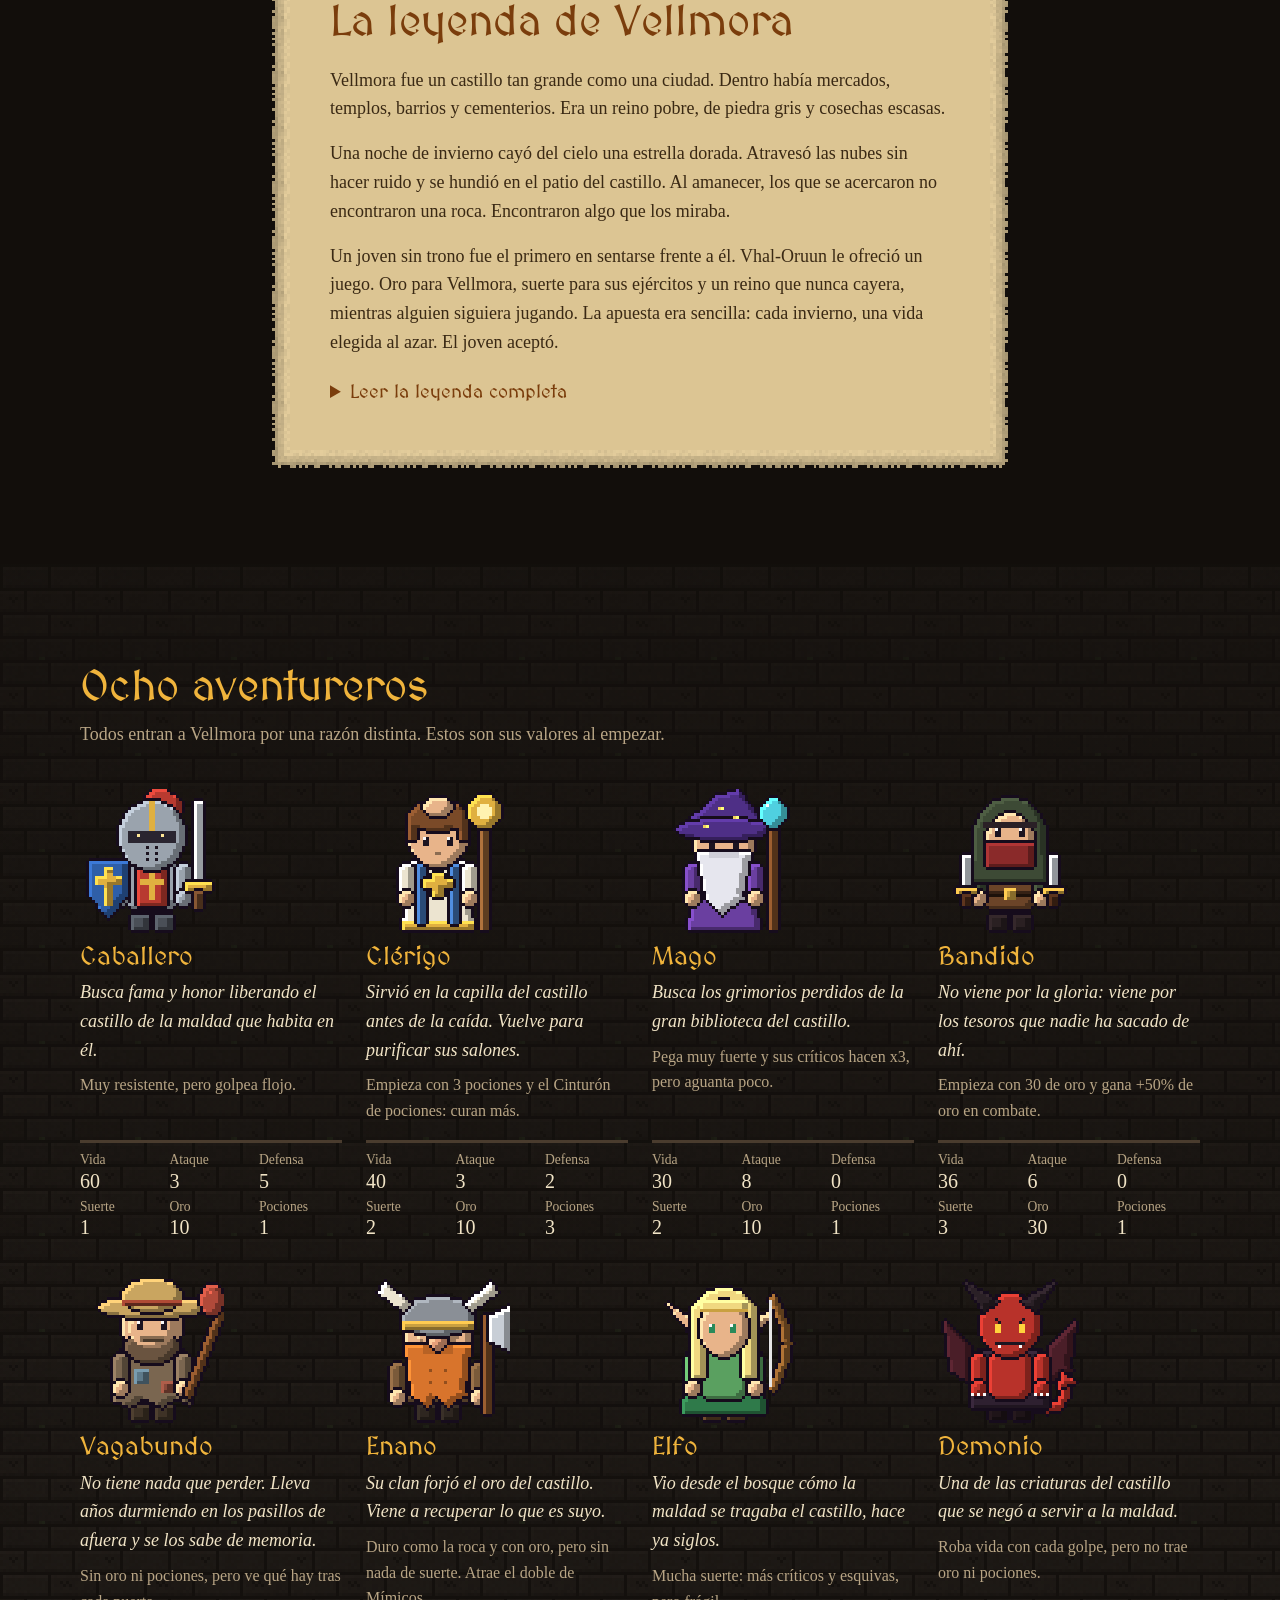
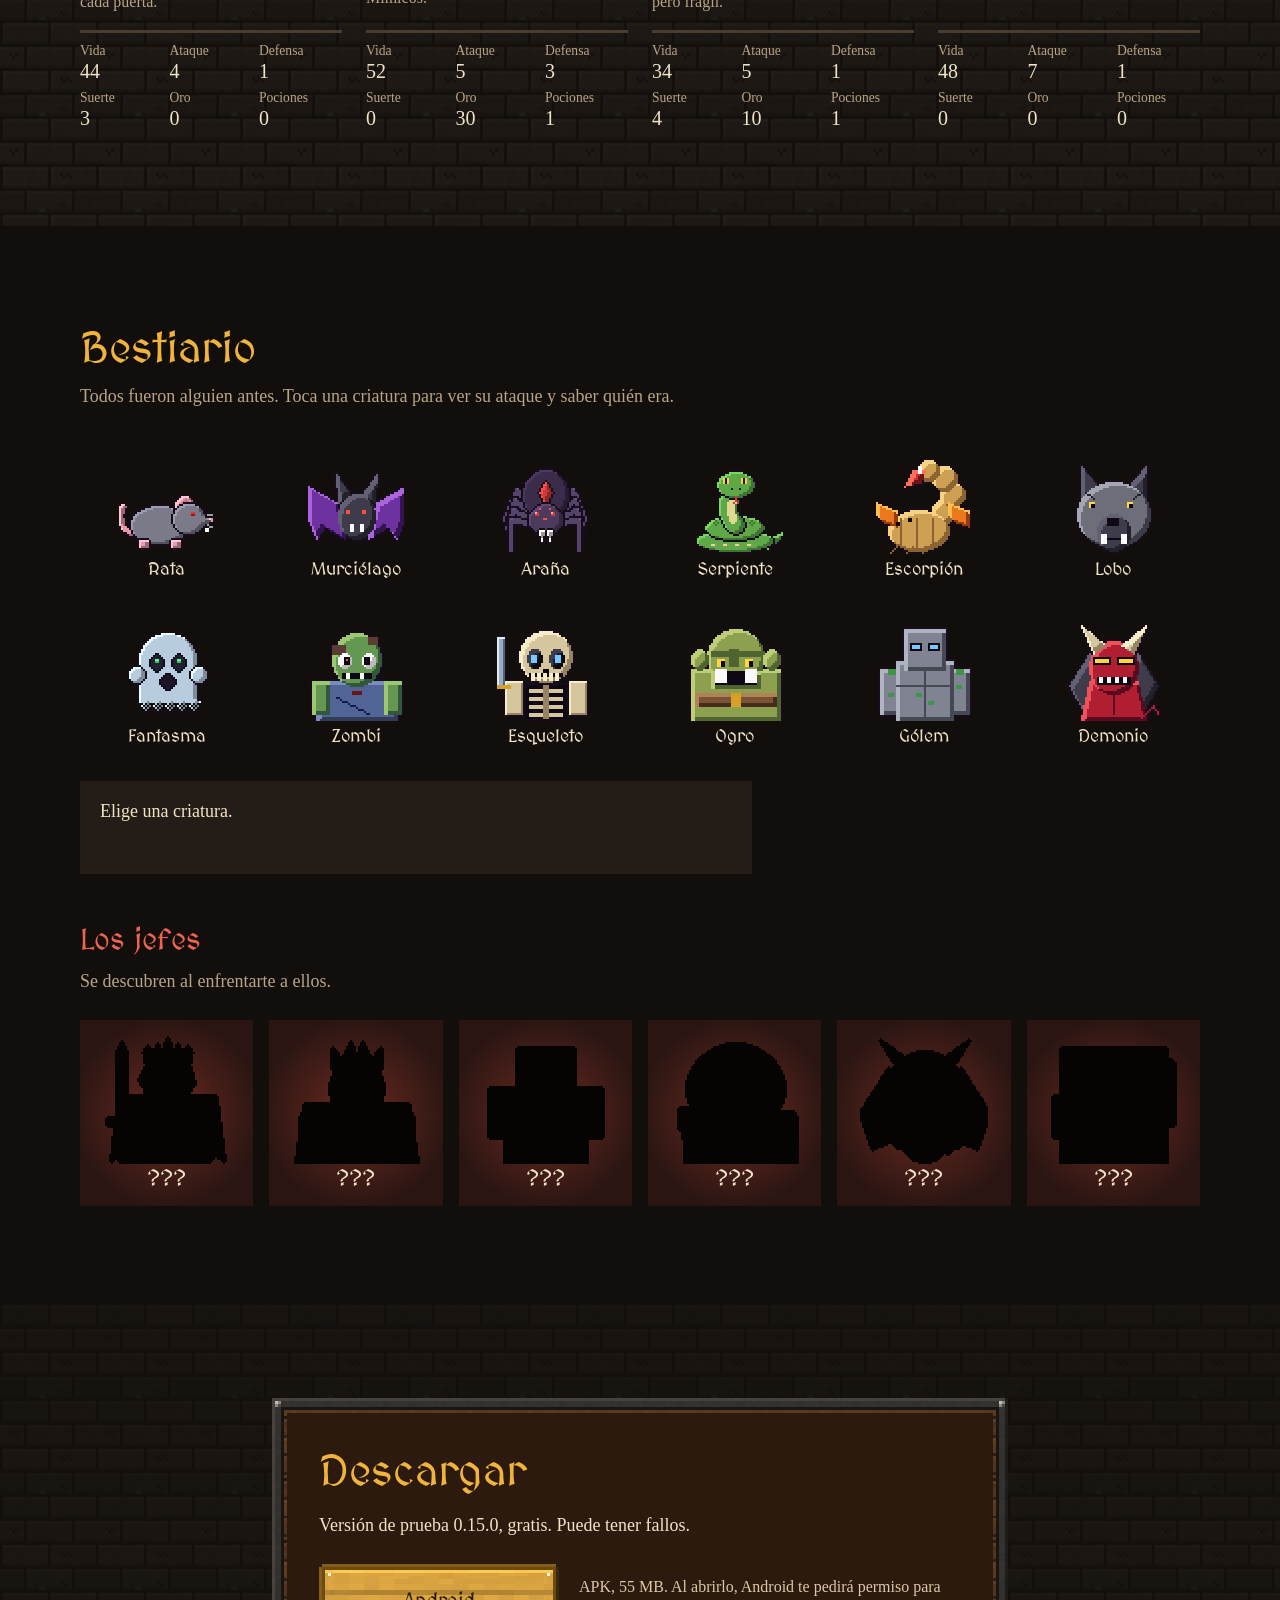
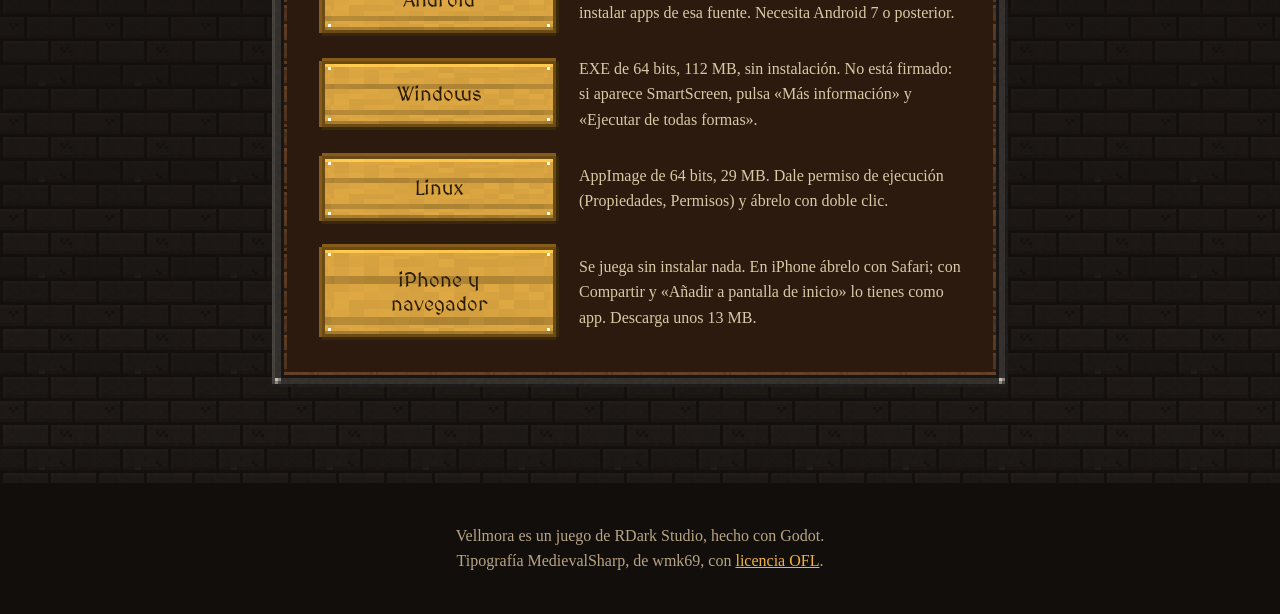
==== commit 5c9aa20d: "Página: tirada de dados Co-Authored-By: Claude Opus 5.5 <noreply@anthropic.com>" ====
--- a/index.html
+++ b/index.html
@@ -39,7 +39,7 @@
       <h2>Treinta pisos hasta la cima</h2>
       <div class="reglas">
         <div><h3>Tres puertas por piso</h3><p>Todas cerradas y sin letrero. Detrás puede haber un combate, un cofre, un santuario, una tienda, una hoguera o un casino. Desde el piso 3 también aparecen los élites.</p></div>
-        <div><h3>Combate por turnos</h3><p>Golpea, cúbrete, esquiva o tira el d20 para arriesgar más daño. Los golpes pesados de los jefes se avisan un turno antes.</p></div>
+        <div><h3>Combate por turnos</h3><p>Golpea, cúbrete, esquiva o tira los dados para arriesgar más daño. Los golpes pesados de los jefes se avisan un turno antes.</p></div>
         <div><h3>La Suerte manda</h3><p>Mejora críticos, esquivas, cofres y el casino. Algunos cofres muerden: son Mímicos.</p></div>
         <div><h3>Un jefe cada 5 pisos</h3><p>Seis guardianes entre tú y la cima. Cada aventurero que llega arriba tiene su propio final.</p></div>
       </div>
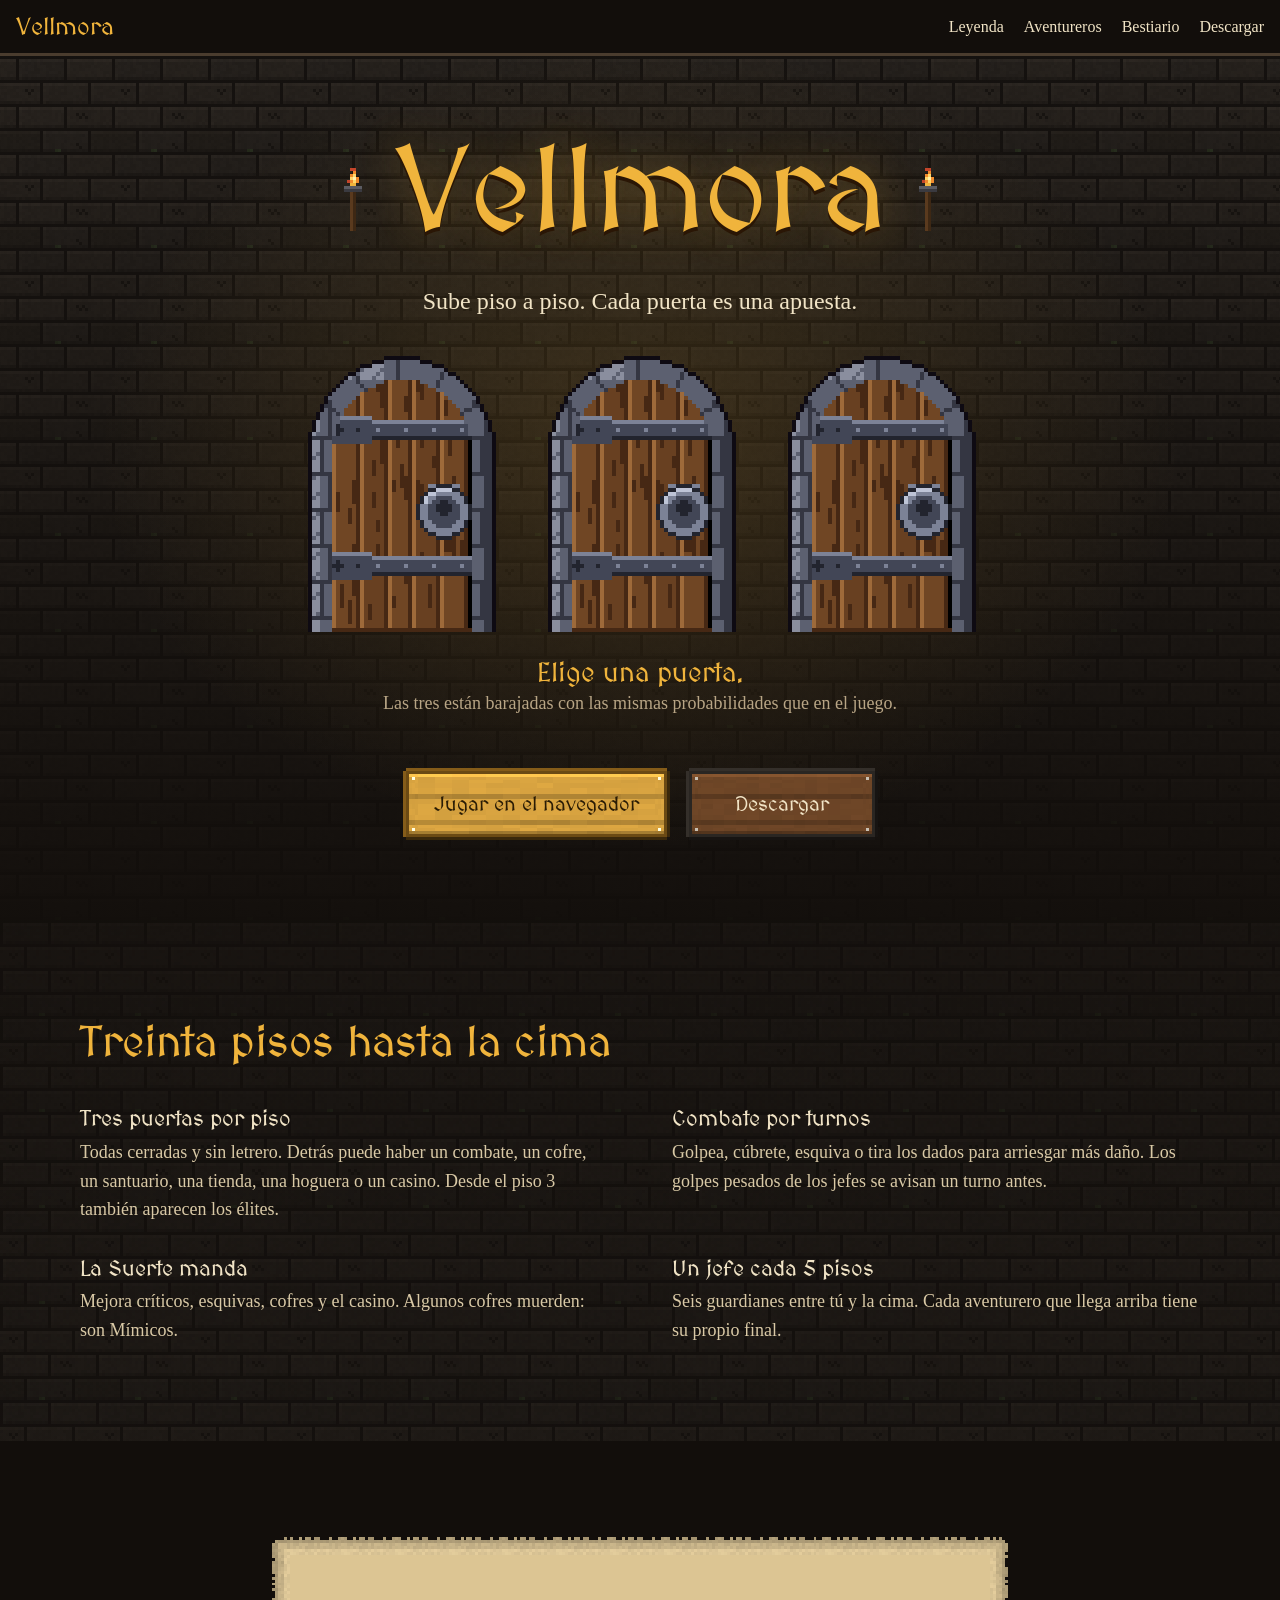
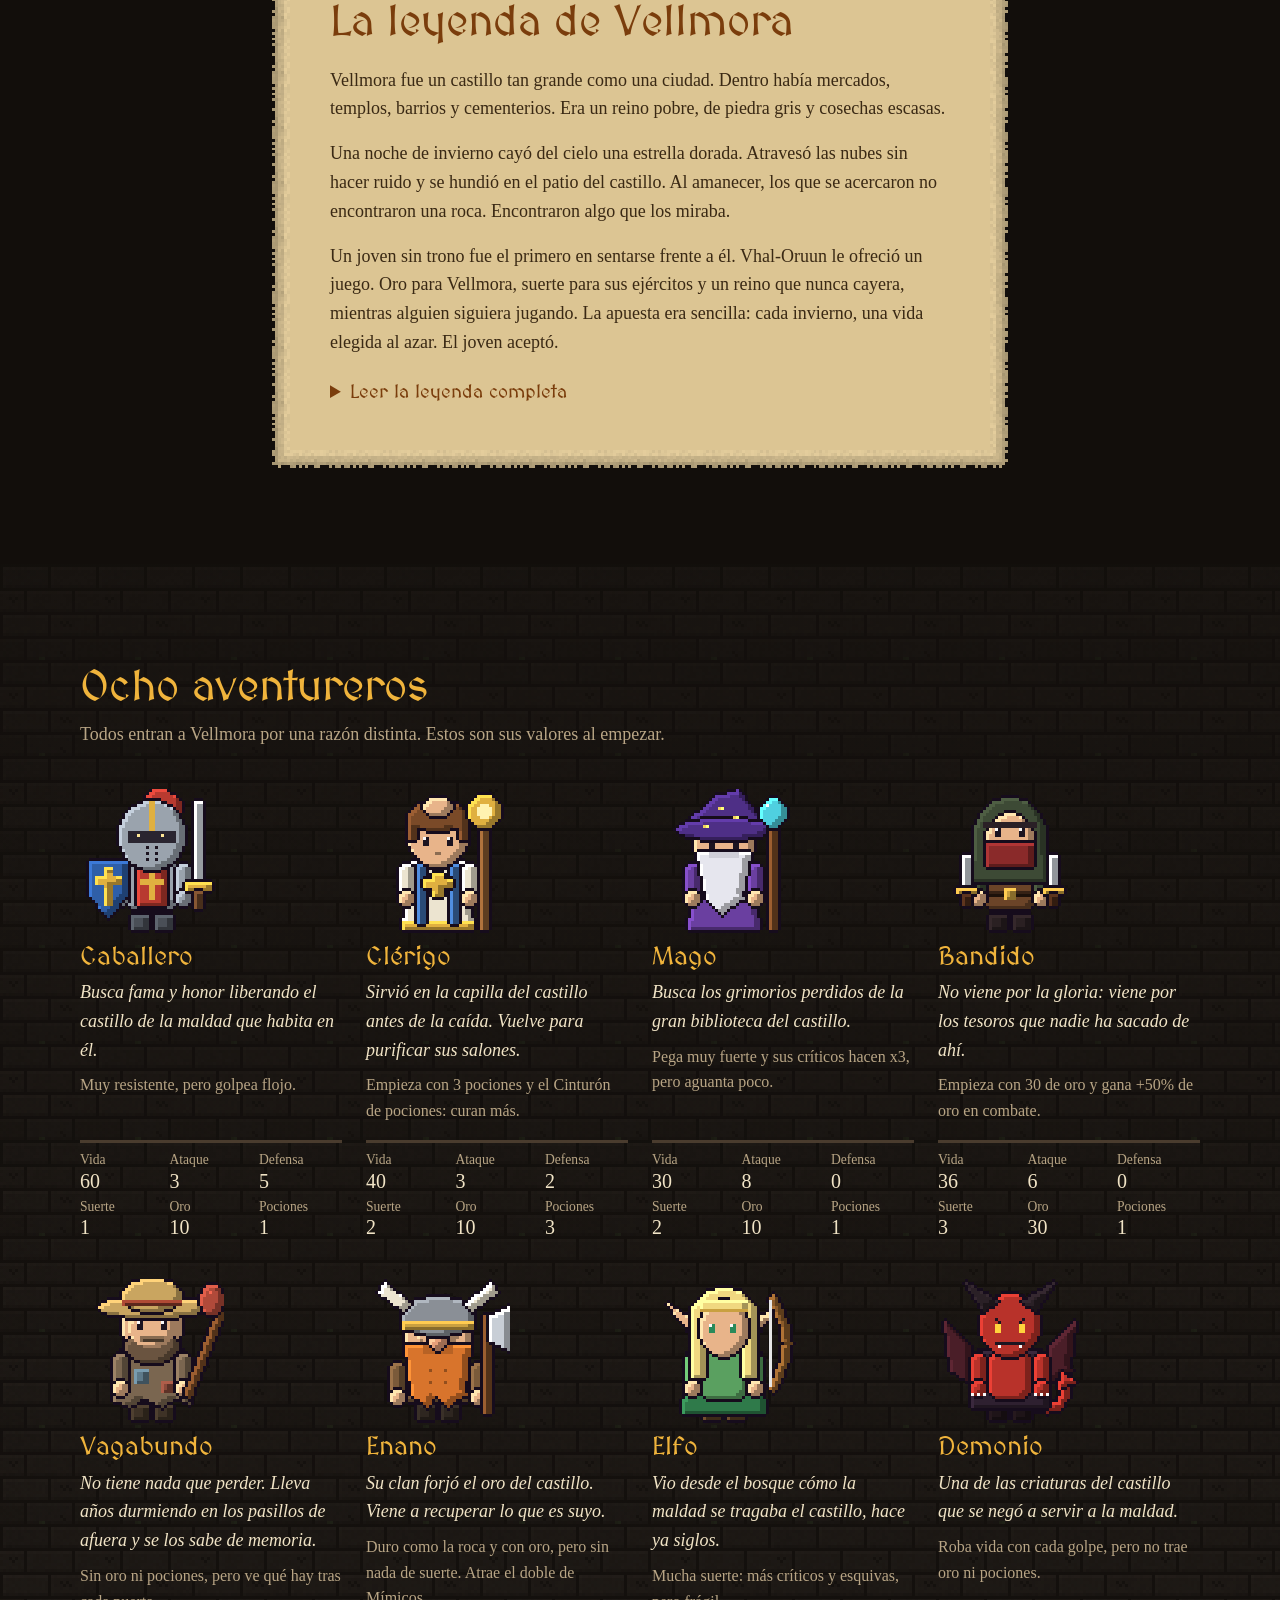
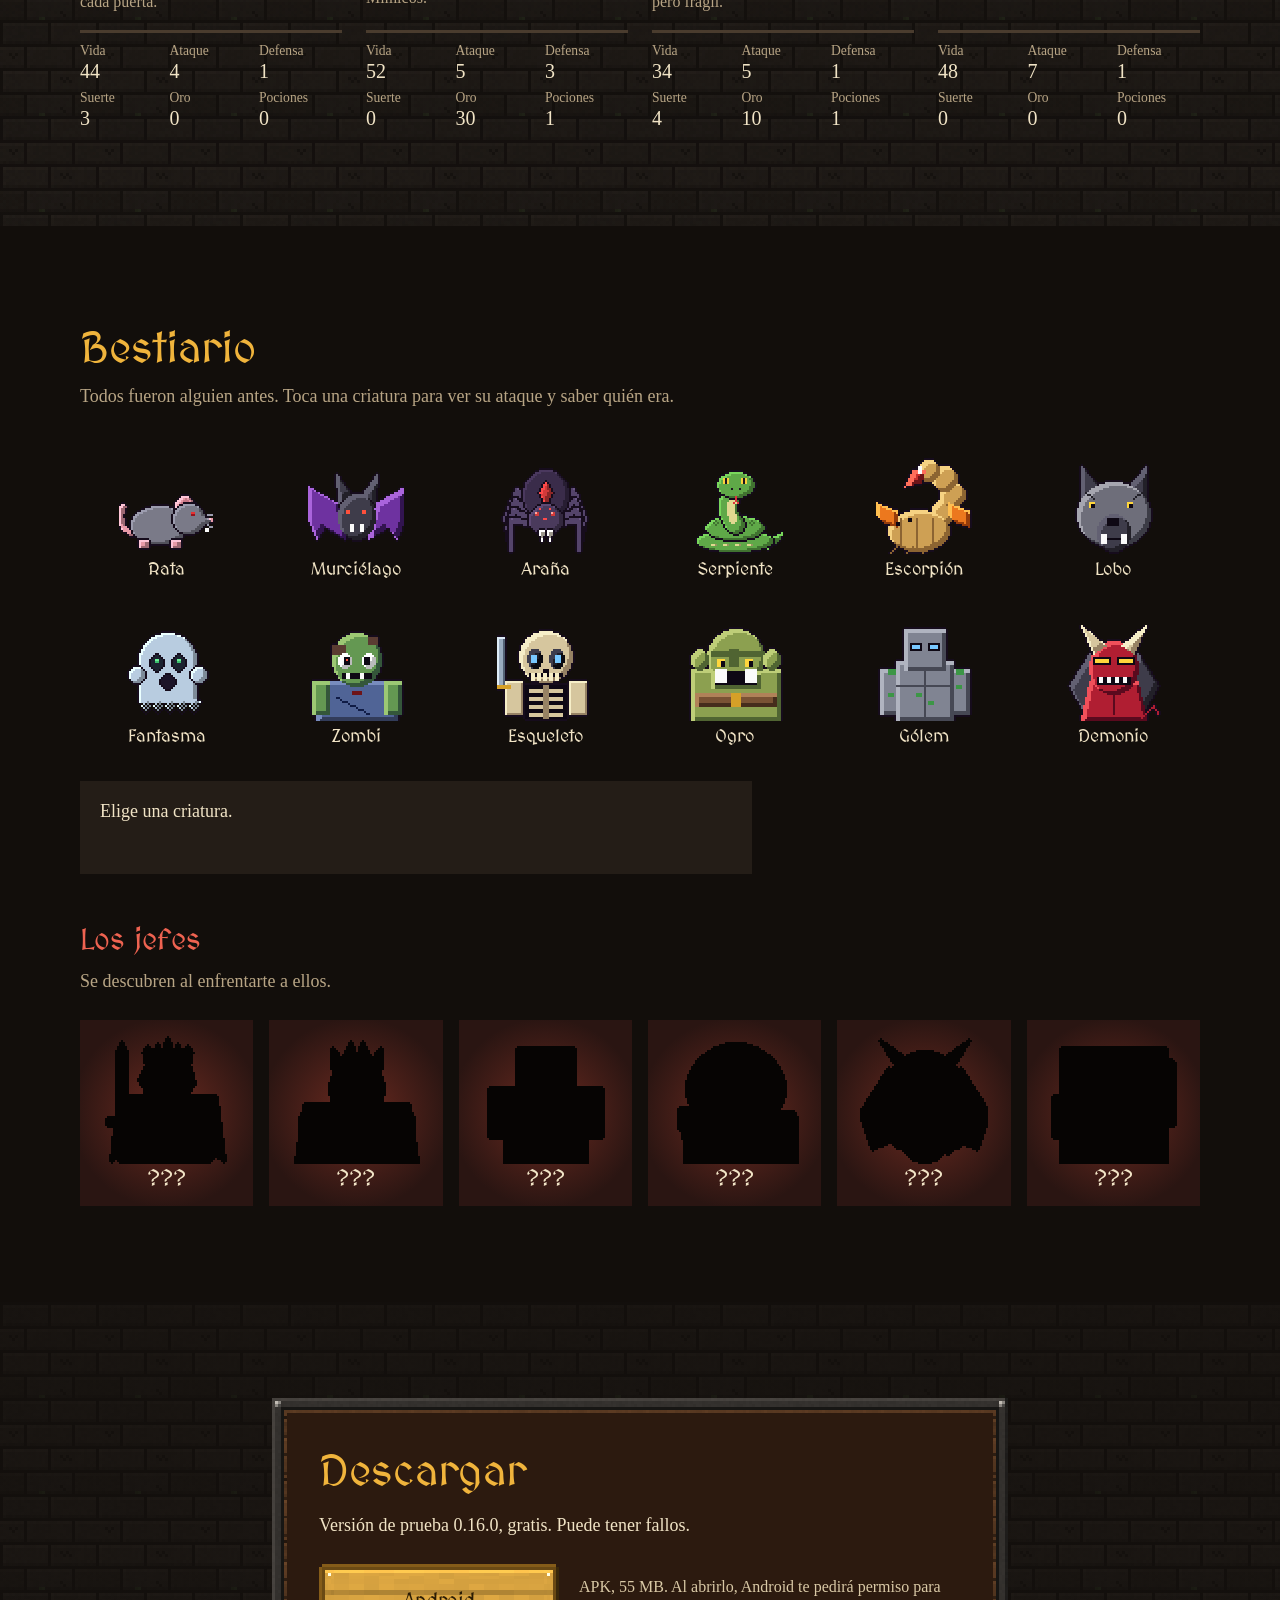
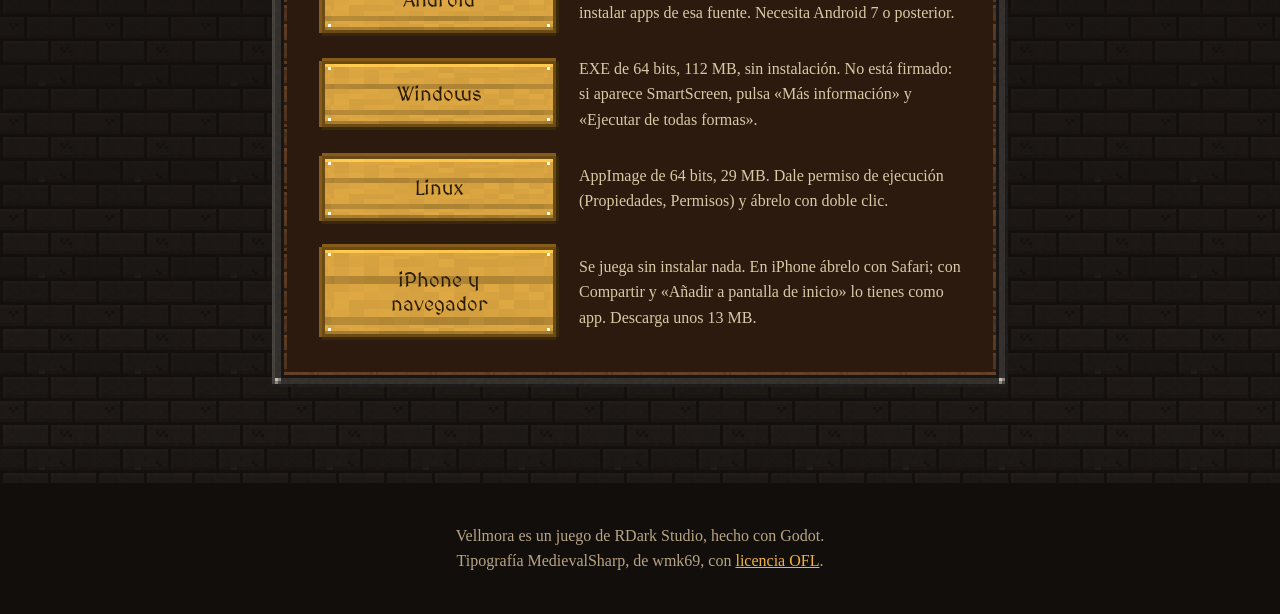
==== commit c32e1071: "Vellmora 0.16.0" ====
--- a/index.html
+++ b/index.html
@@ -149,11 +149,11 @@
   <section class="muro" id="descargar">
     <div class="ancho"><div class="tablero">
       <h2>Descargar</h2>
-      <p>Versión de prueba 0.15.0, gratis. Puede tener fallos.</p>
+      <p>Versión de prueba 0.16.0, gratis. Puede tener fallos.</p>
       <ul class="descargas">
-        <li><a class="tabla oro" href="https://github.com/RDarkStudio/rdarkstudio.github.io/releases/download/v0.15.0/Vellmora.apk">Android</a><p>APK, 55 MB. Al abrirlo, Android te pedirá permiso para instalar apps de esa fuente. Necesita Android 7 o posterior.</p></li>
-        <li><a class="tabla oro" href="https://github.com/RDarkStudio/rdarkstudio.github.io/releases/download/v0.15.0/Vellmora.exe">Windows</a><p>EXE de 64 bits, 112 MB, sin instalación. No está firmado: si aparece SmartScreen, pulsa «Más información» y «Ejecutar de todas formas».</p></li>
-        <li><a class="tabla oro" href="https://github.com/RDarkStudio/rdarkstudio.github.io/releases/download/v0.15.0/Vellmora.AppImage">Linux</a><p>AppImage de 64 bits, 29 MB. Dale permiso de ejecución (Propiedades, Permisos) y ábrelo con doble clic.</p></li>
+        <li><a class="tabla oro" href="https://github.com/RDarkStudio/rdarkstudio.github.io/releases/download/v0.16.0/Vellmora.apk">Android</a><p>APK, 55 MB. Al abrirlo, Android te pedirá permiso para instalar apps de esa fuente. Necesita Android 7 o posterior.</p></li>
+        <li><a class="tabla oro" href="https://github.com/RDarkStudio/rdarkstudio.github.io/releases/download/v0.16.0/Vellmora.exe">Windows</a><p>EXE de 64 bits, 112 MB, sin instalación. No está firmado: si aparece SmartScreen, pulsa «Más información» y «Ejecutar de todas formas».</p></li>
+        <li><a class="tabla oro" href="https://github.com/RDarkStudio/rdarkstudio.github.io/releases/download/v0.16.0/Vellmora.AppImage">Linux</a><p>AppImage de 64 bits, 29 MB. Dale permiso de ejecución (Propiedades, Permisos) y ábrelo con doble clic.</p></li>
         <li><a class="tabla oro" href="jugar/">iPhone y navegador</a><p>Se juega sin instalar nada. En iPhone ábrelo con Safari; con Compartir y «Añadir a pantalla de inicio» lo tienes como app. Descarga unos 13 MB.</p></li>
       </ul>
     </div></div>
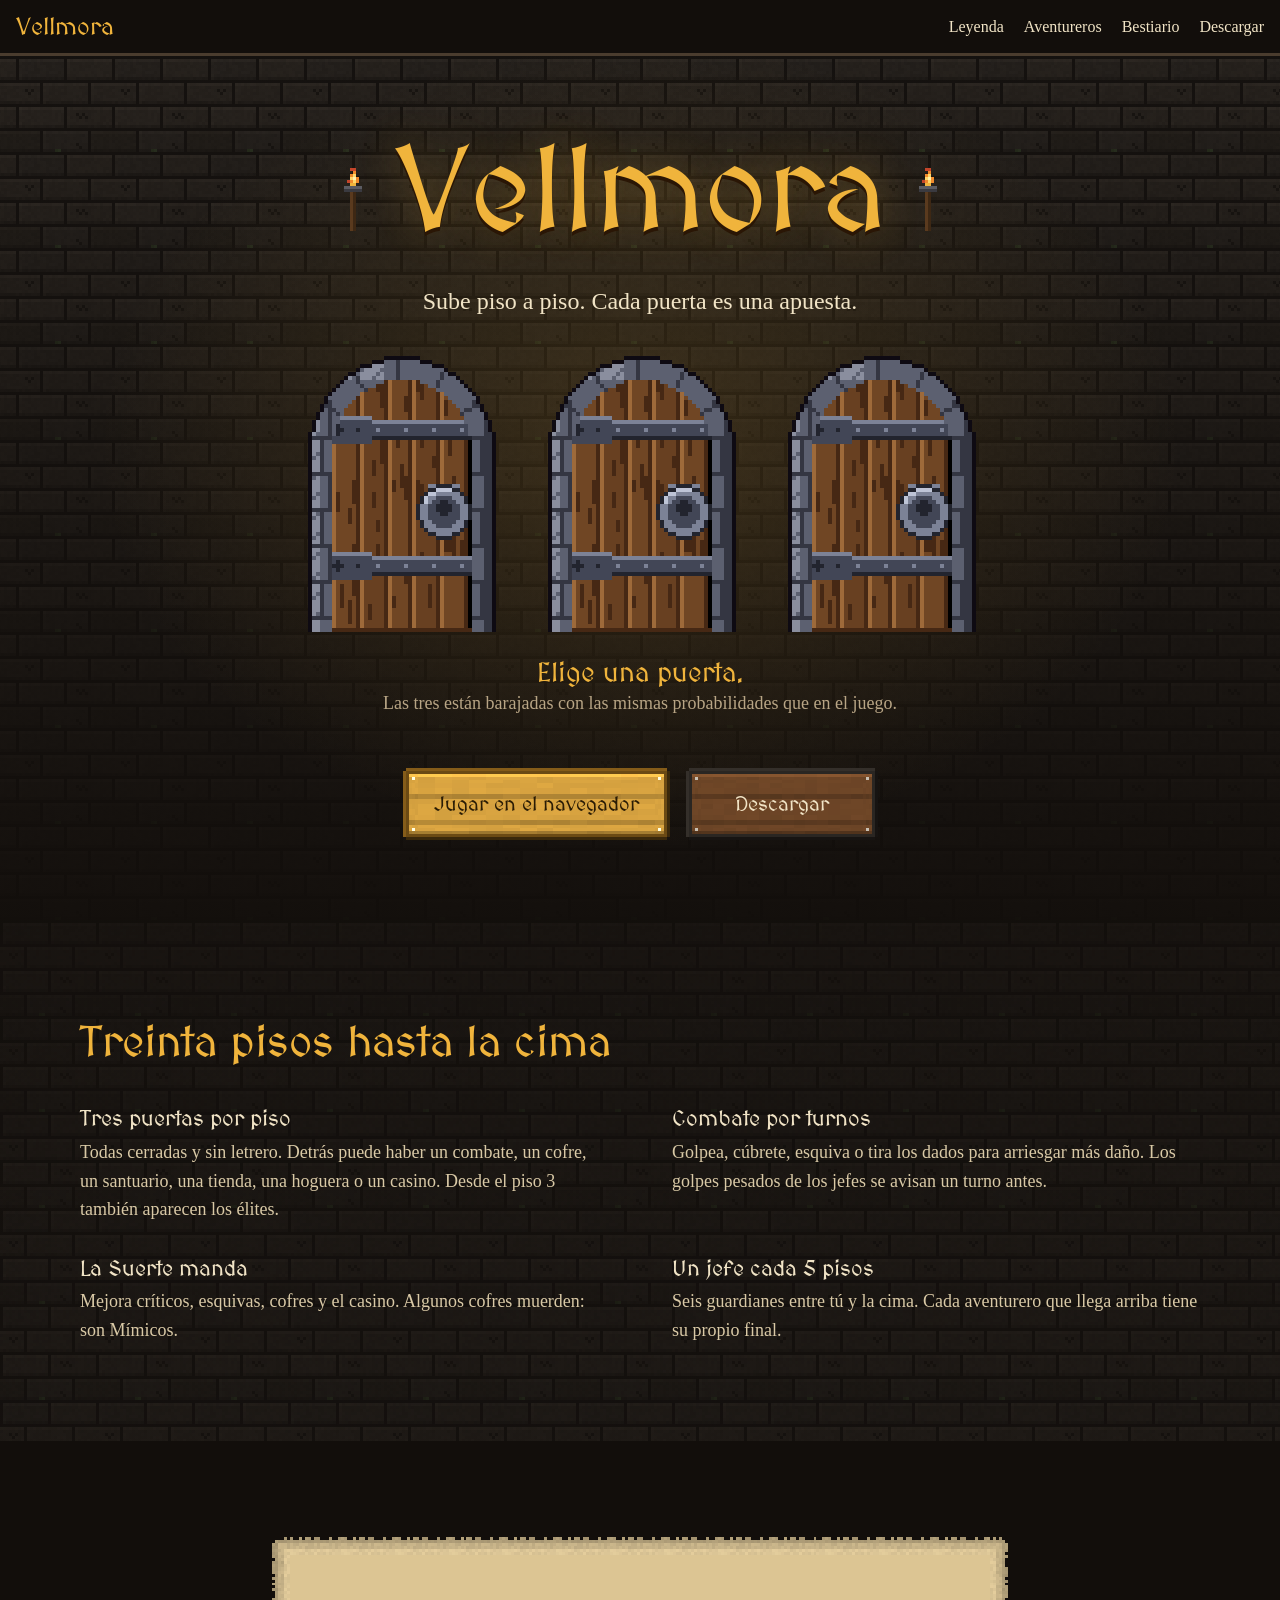
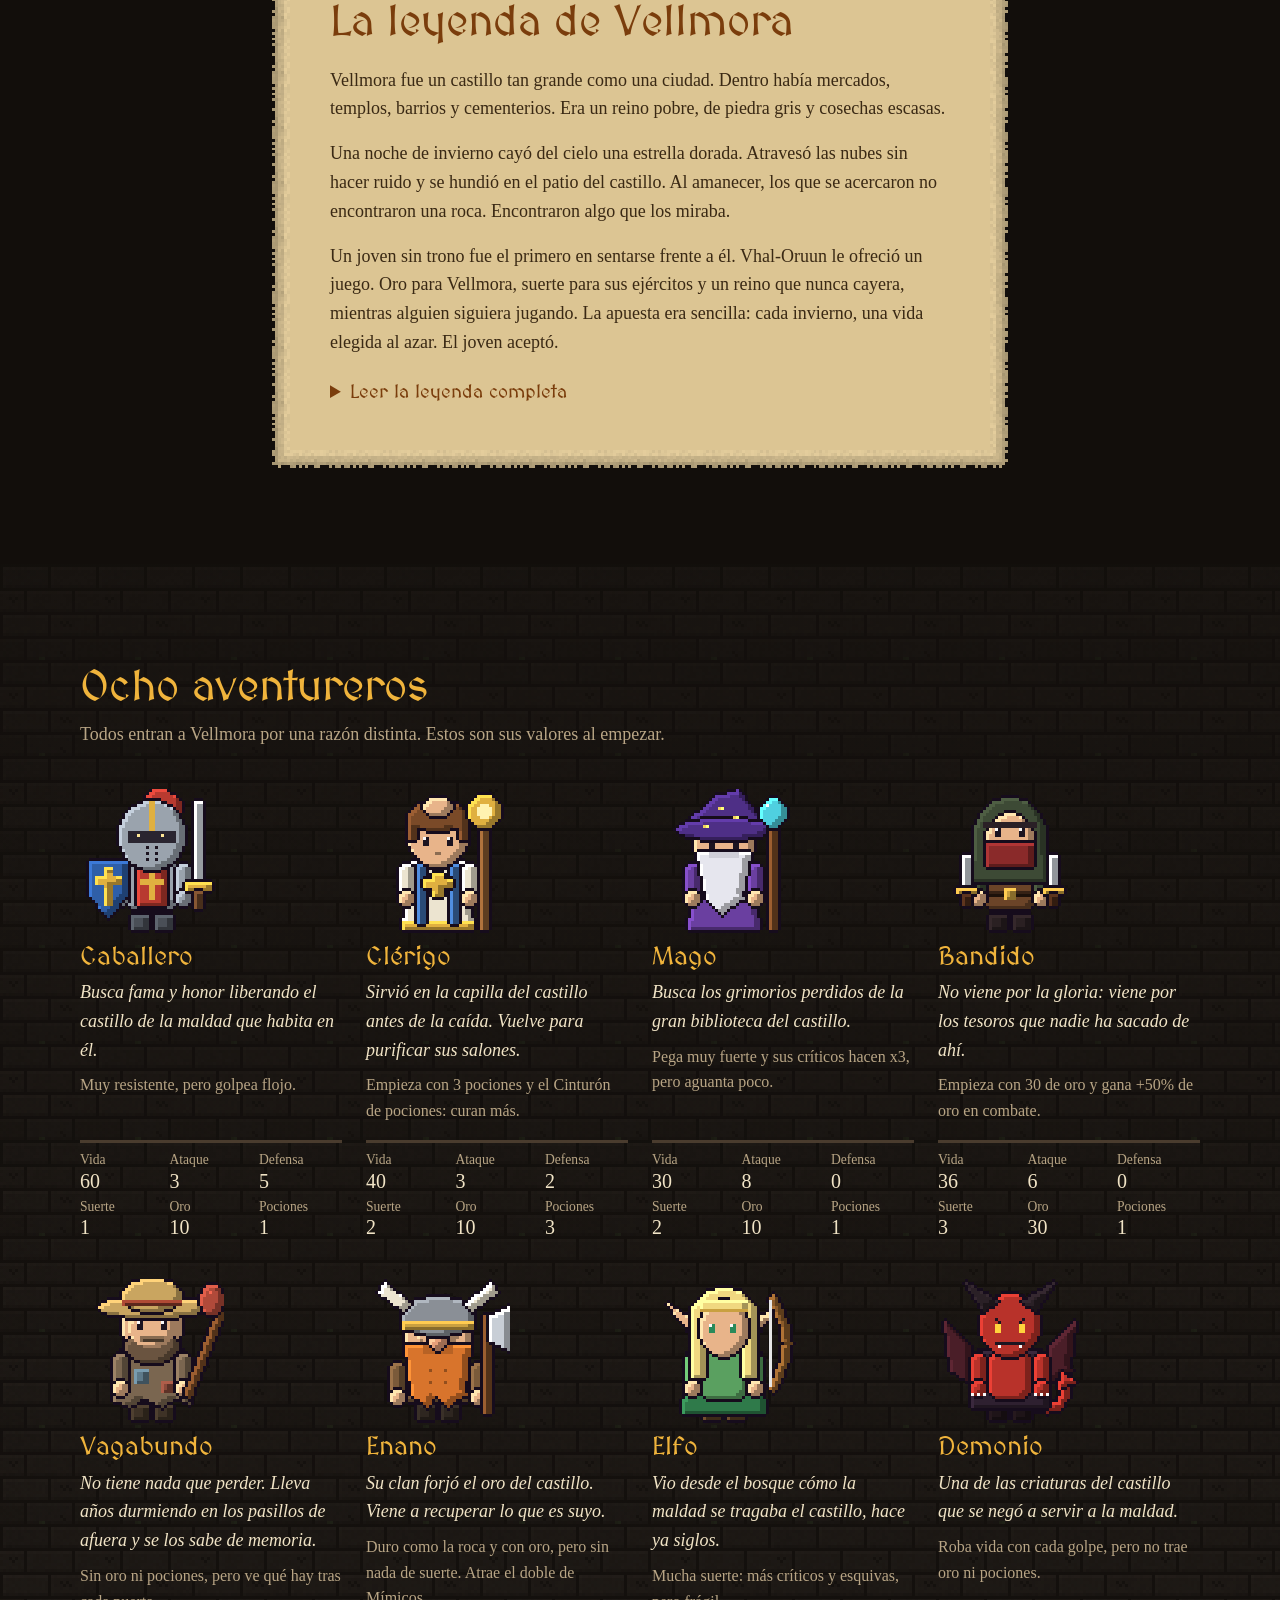
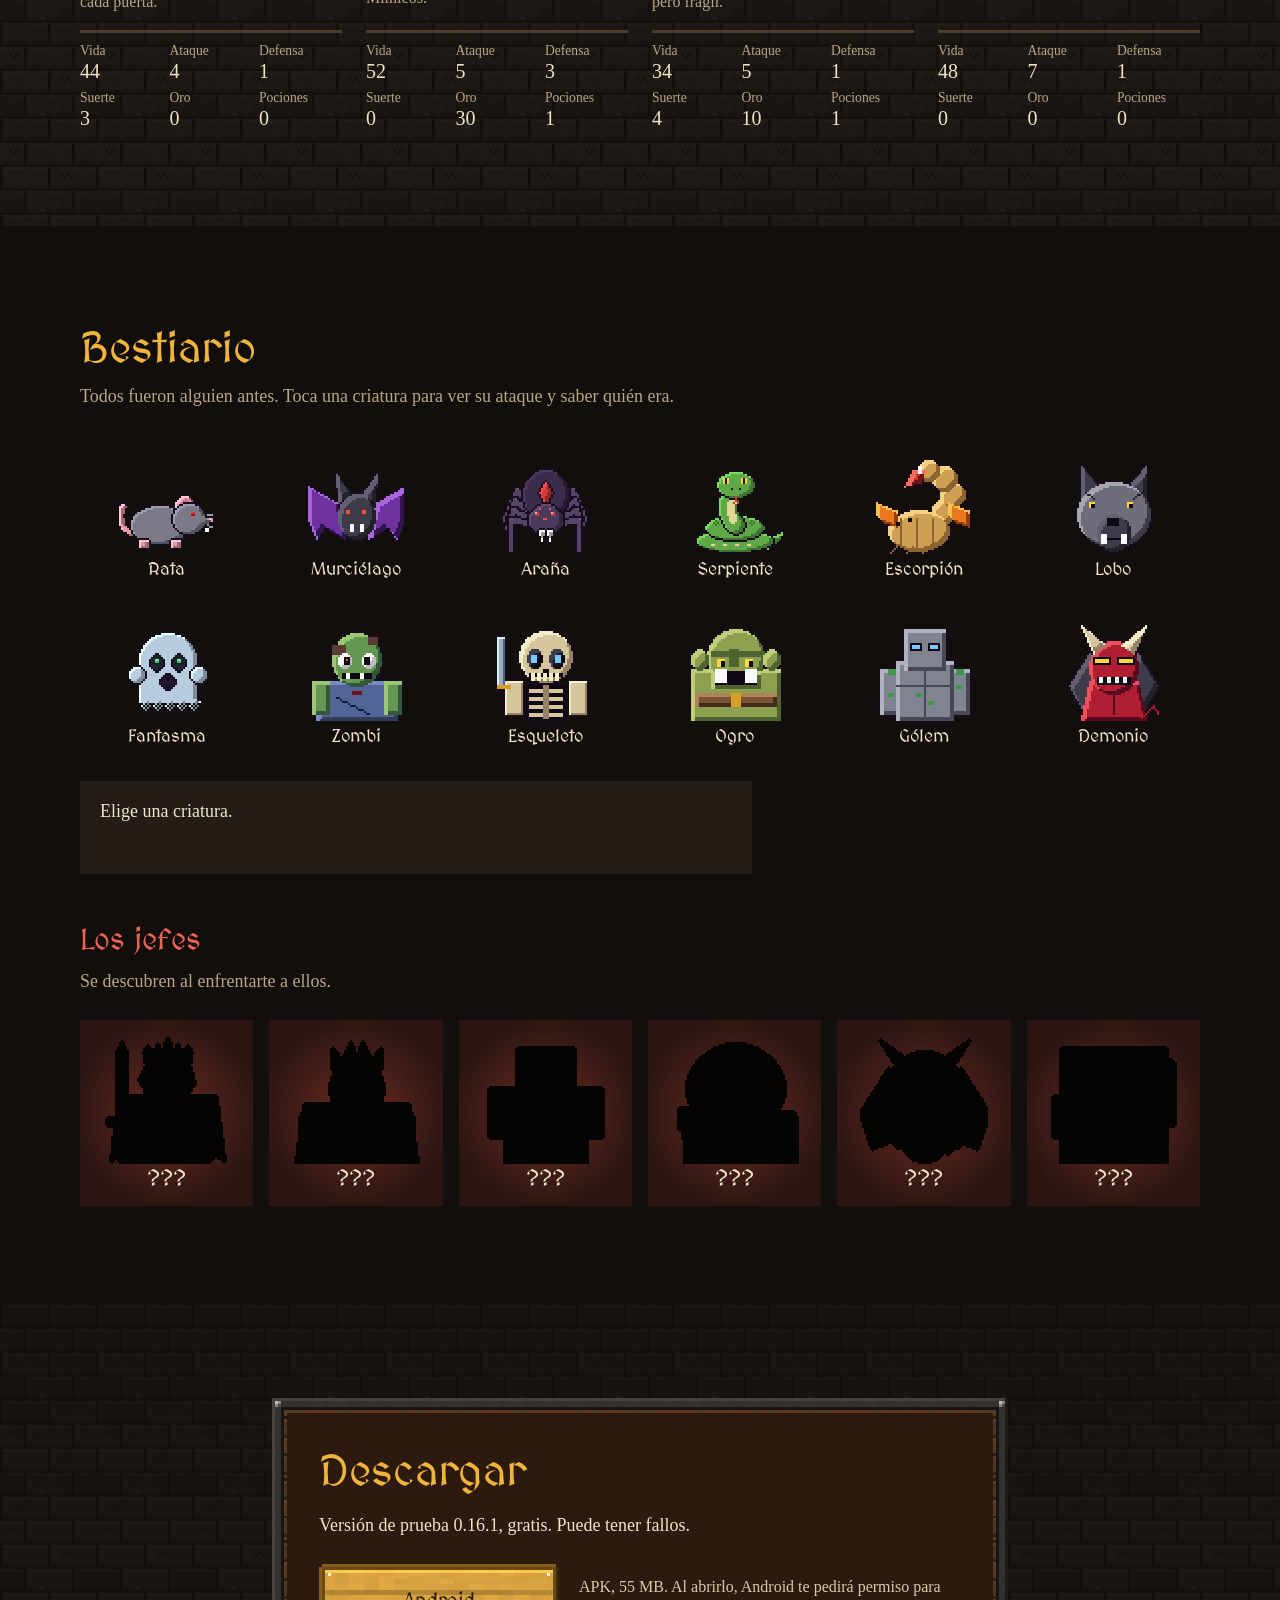
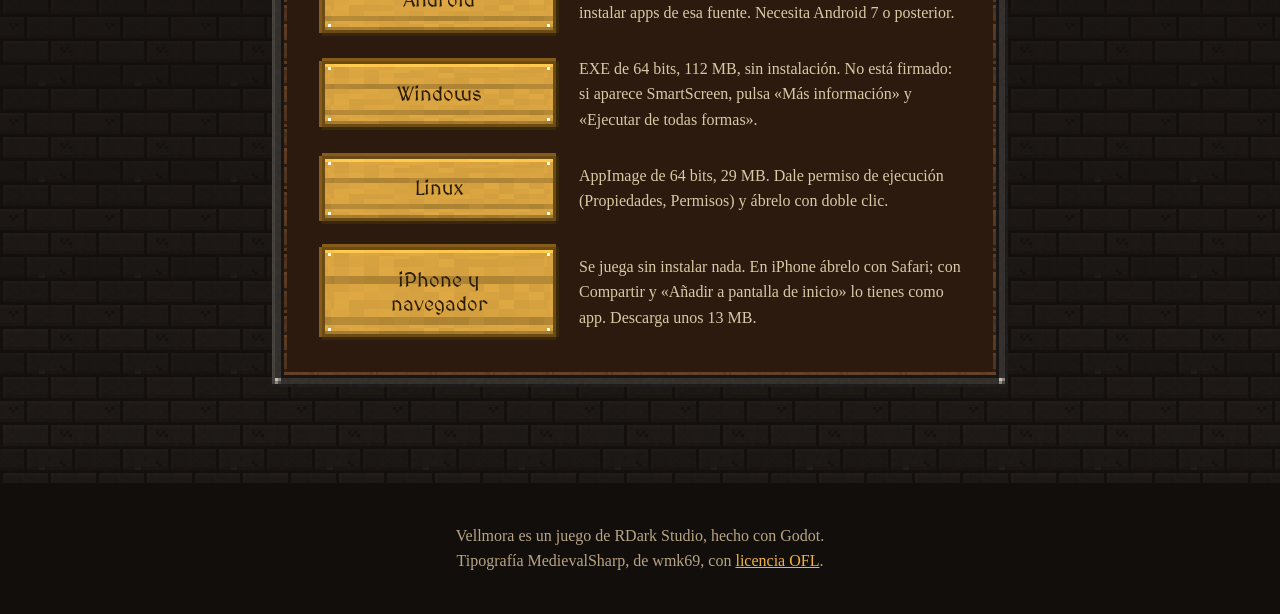
==== commit af9b3b07: "Vellmora 0.16.1" ====
--- a/index.html
+++ b/index.html
@@ -149,11 +149,11 @@
   <section class="muro" id="descargar">
     <div class="ancho"><div class="tablero">
       <h2>Descargar</h2>
-      <p>Versión de prueba 0.16.0, gratis. Puede tener fallos.</p>
+      <p>Versión de prueba 0.16.1, gratis. Puede tener fallos.</p>
       <ul class="descargas">
-        <li><a class="tabla oro" href="https://github.com/RDarkStudio/rdarkstudio.github.io/releases/download/v0.16.0/Vellmora.apk">Android</a><p>APK, 55 MB. Al abrirlo, Android te pedirá permiso para instalar apps de esa fuente. Necesita Android 7 o posterior.</p></li>
-        <li><a class="tabla oro" href="https://github.com/RDarkStudio/rdarkstudio.github.io/releases/download/v0.16.0/Vellmora.exe">Windows</a><p>EXE de 64 bits, 112 MB, sin instalación. No está firmado: si aparece SmartScreen, pulsa «Más información» y «Ejecutar de todas formas».</p></li>
-        <li><a class="tabla oro" href="https://github.com/RDarkStudio/rdarkstudio.github.io/releases/download/v0.16.0/Vellmora.AppImage">Linux</a><p>AppImage de 64 bits, 29 MB. Dale permiso de ejecución (Propiedades, Permisos) y ábrelo con doble clic.</p></li>
+        <li><a class="tabla oro" href="https://github.com/RDarkStudio/rdarkstudio.github.io/releases/download/v0.16.1/Vellmora.apk">Android</a><p>APK, 55 MB. Al abrirlo, Android te pedirá permiso para instalar apps de esa fuente. Necesita Android 7 o posterior.</p></li>
+        <li><a class="tabla oro" href="https://github.com/RDarkStudio/rdarkstudio.github.io/releases/download/v0.16.1/Vellmora.exe">Windows</a><p>EXE de 64 bits, 112 MB, sin instalación. No está firmado: si aparece SmartScreen, pulsa «Más información» y «Ejecutar de todas formas».</p></li>
+        <li><a class="tabla oro" href="https://github.com/RDarkStudio/rdarkstudio.github.io/releases/download/v0.16.1/Vellmora.AppImage">Linux</a><p>AppImage de 64 bits, 29 MB. Dale permiso de ejecución (Propiedades, Permisos) y ábrelo con doble clic.</p></li>
         <li><a class="tabla oro" href="jugar/">iPhone y navegador</a><p>Se juega sin instalar nada. En iPhone ábrelo con Safari; con Compartir y «Añadir a pantalla de inicio» lo tienes como app. Descarga unos 13 MB.</p></li>
       </ul>
     </div></div>
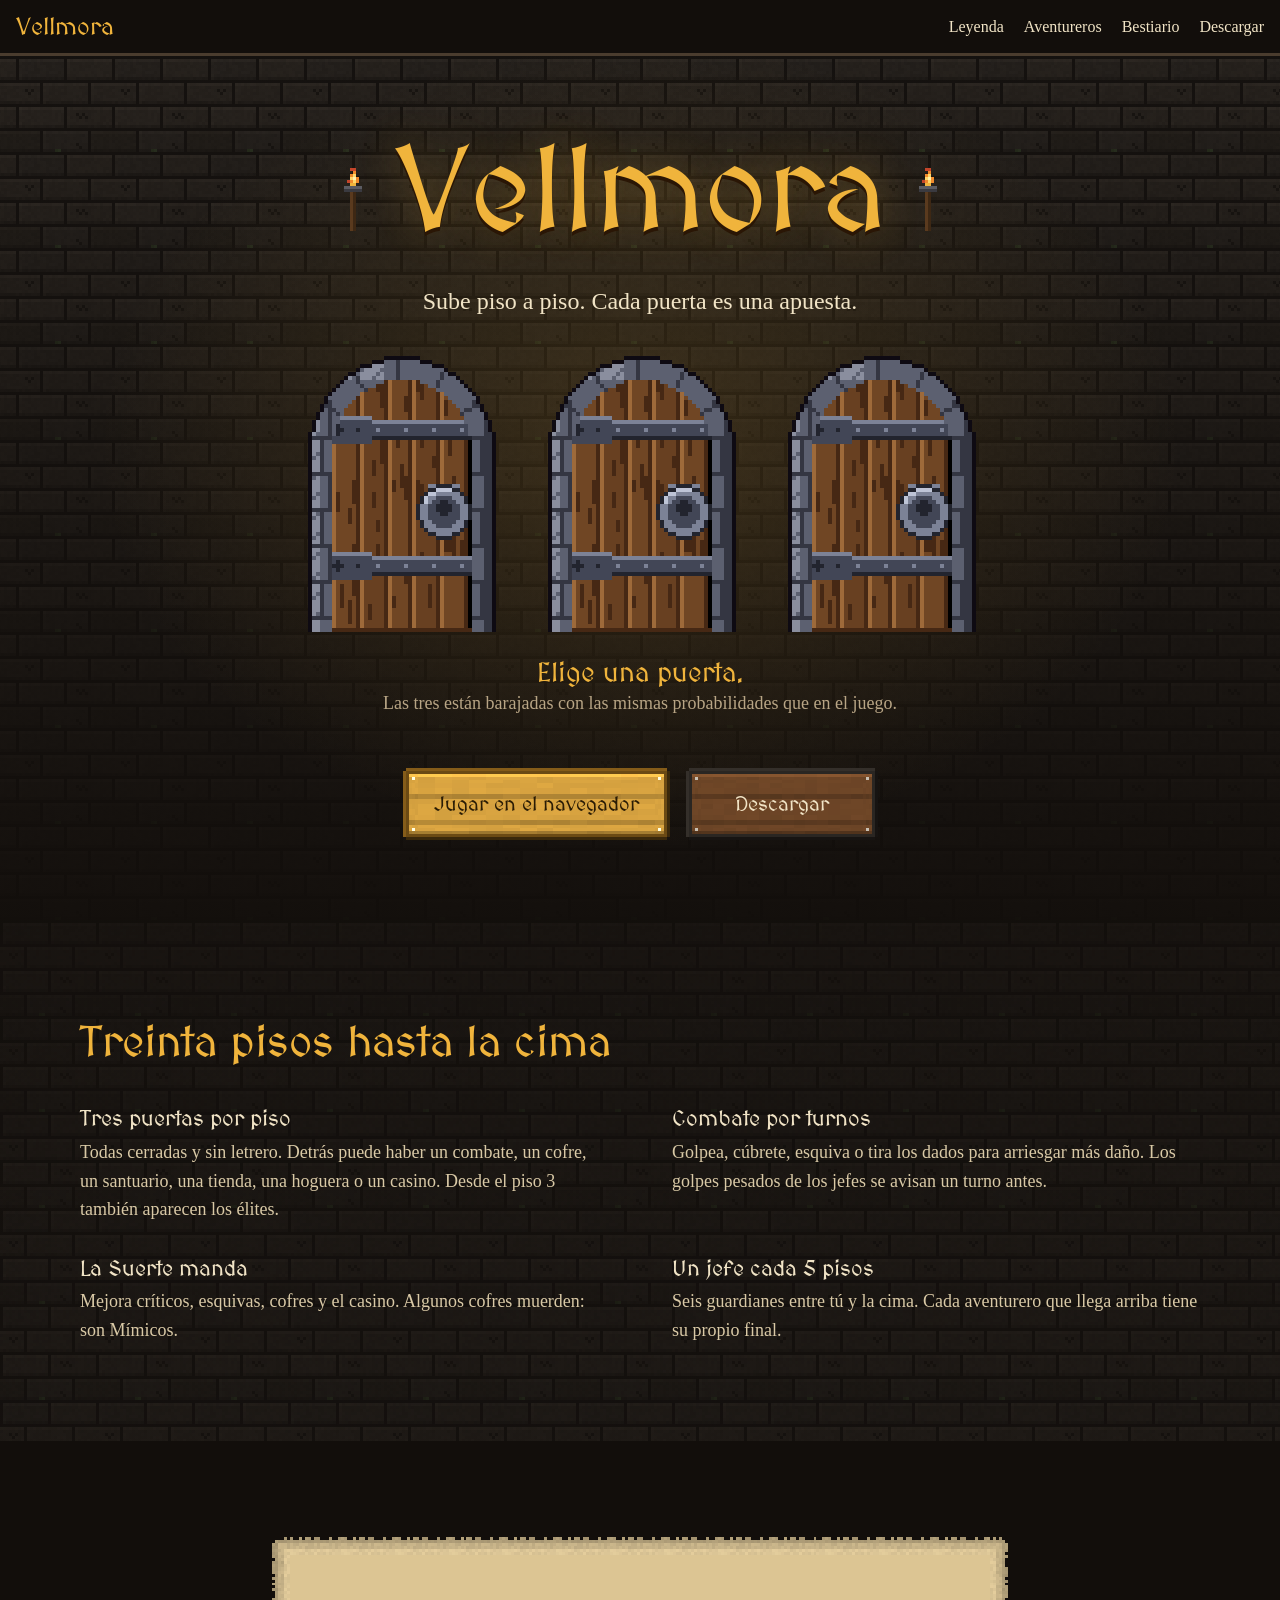
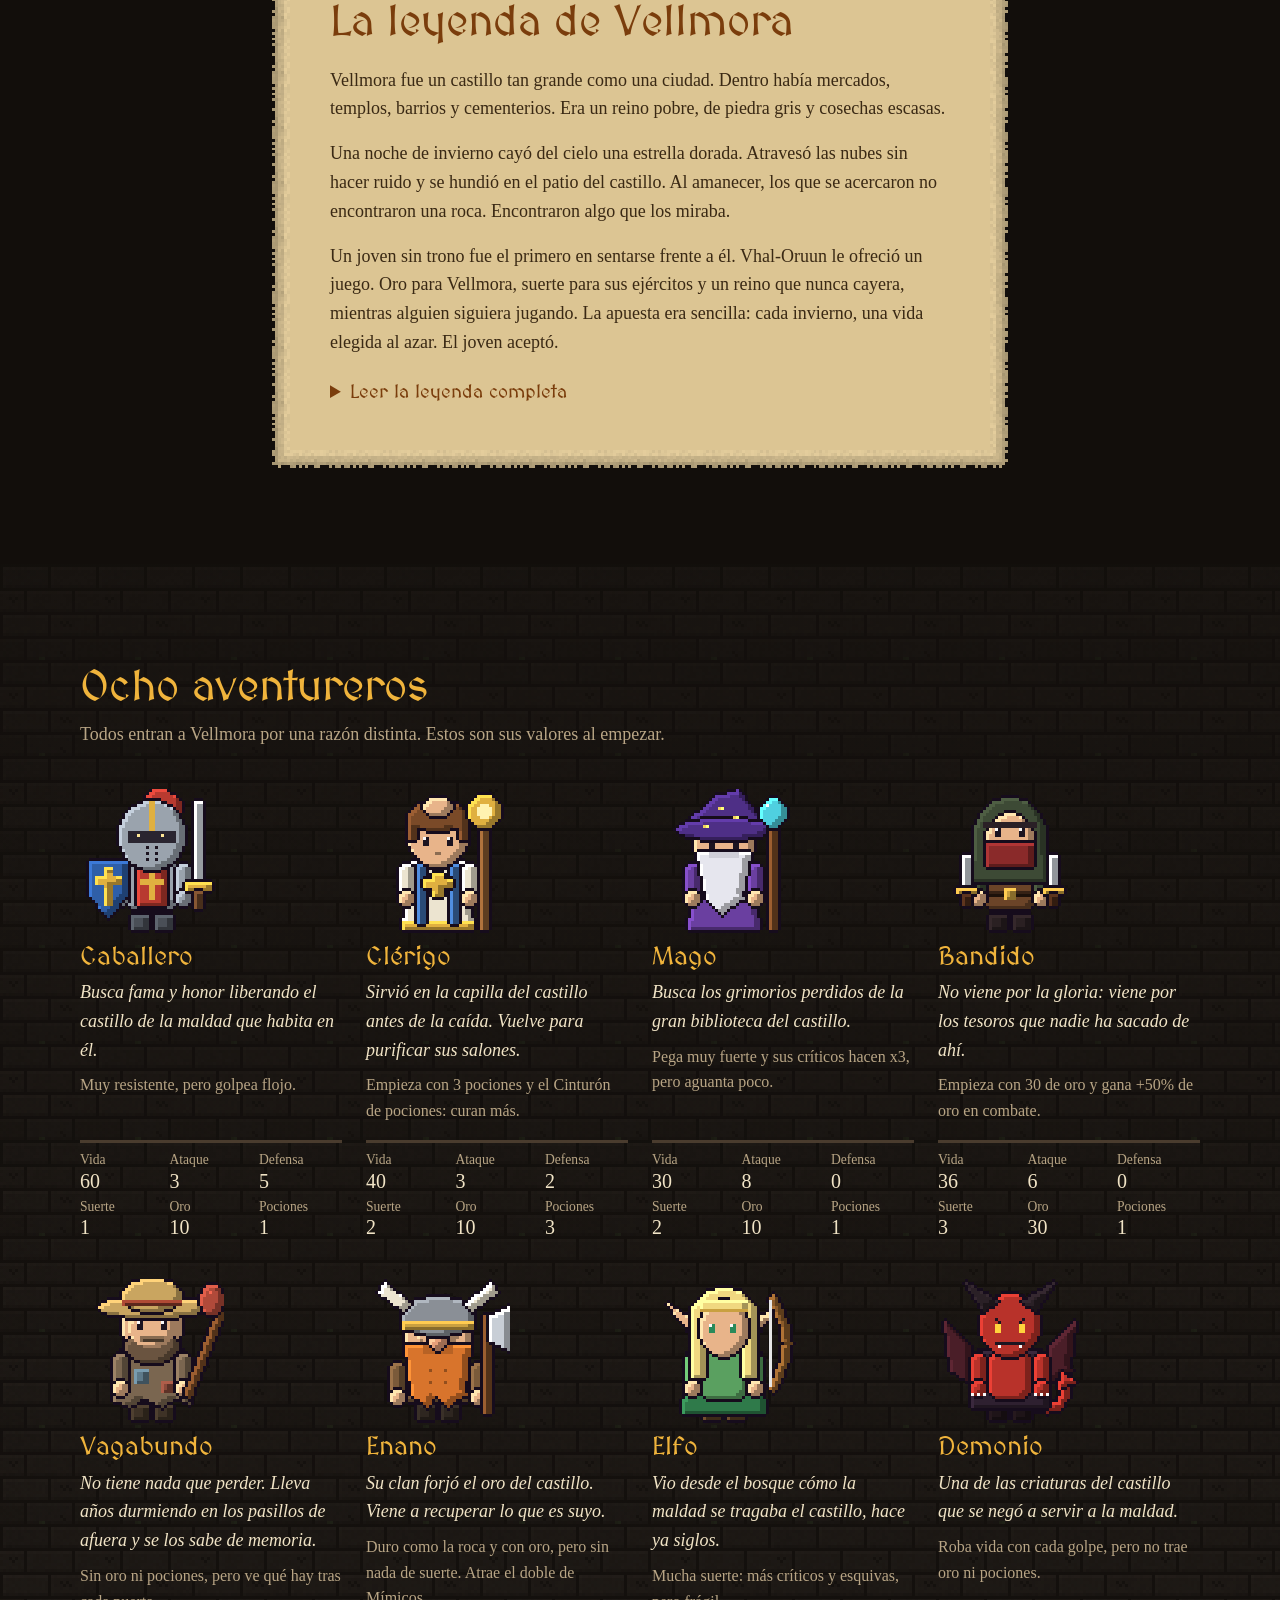
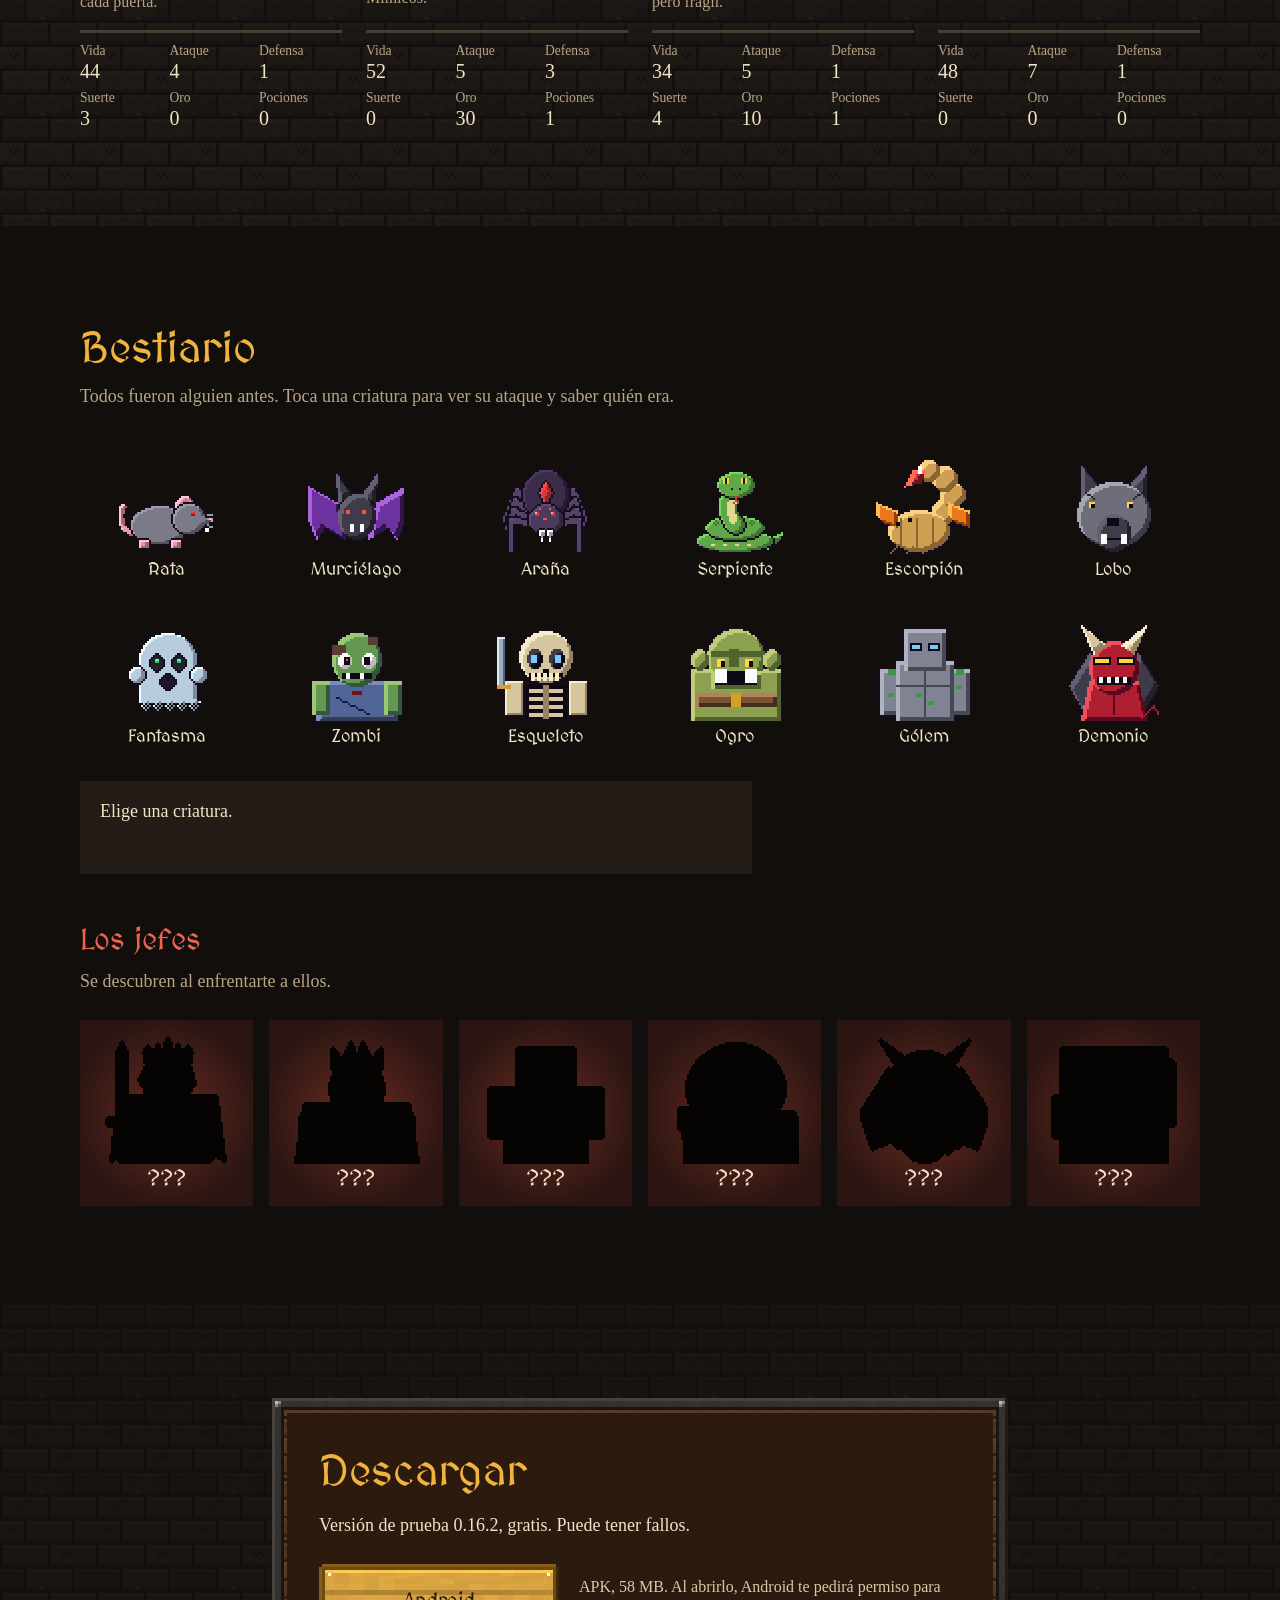
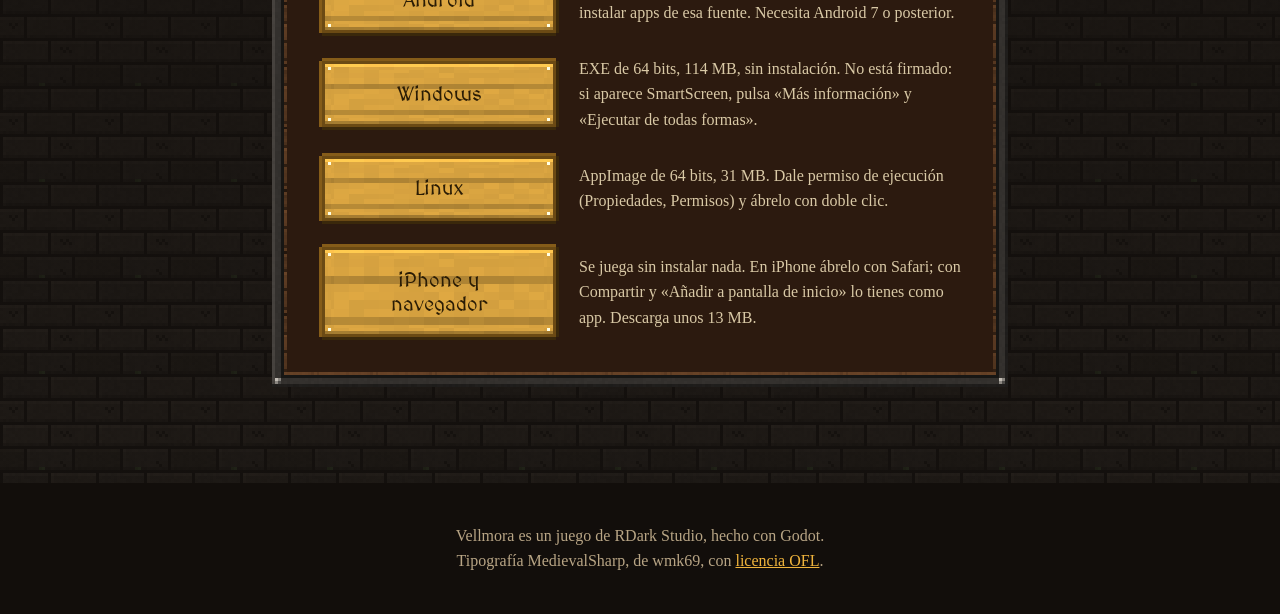
==== commit 30d73eb1: "Vellmora 0.16.2" ====
--- a/index.html
+++ b/index.html
@@ -149,11 +149,11 @@
   <section class="muro" id="descargar">
     <div class="ancho"><div class="tablero">
       <h2>Descargar</h2>
-      <p>Versión de prueba 0.16.1, gratis. Puede tener fallos.</p>
+      <p>Versión de prueba 0.16.2, gratis. Puede tener fallos.</p>
       <ul class="descargas">
-        <li><a class="tabla oro" href="https://github.com/RDarkStudio/rdarkstudio.github.io/releases/download/v0.16.1/Vellmora.apk">Android</a><p>APK, 55 MB. Al abrirlo, Android te pedirá permiso para instalar apps de esa fuente. Necesita Android 7 o posterior.</p></li>
-        <li><a class="tabla oro" href="https://github.com/RDarkStudio/rdarkstudio.github.io/releases/download/v0.16.1/Vellmora.exe">Windows</a><p>EXE de 64 bits, 112 MB, sin instalación. No está firmado: si aparece SmartScreen, pulsa «Más información» y «Ejecutar de todas formas».</p></li>
-        <li><a class="tabla oro" href="https://github.com/RDarkStudio/rdarkstudio.github.io/releases/download/v0.16.1/Vellmora.AppImage">Linux</a><p>AppImage de 64 bits, 29 MB. Dale permiso de ejecución (Propiedades, Permisos) y ábrelo con doble clic.</p></li>
+        <li><a class="tabla oro" href="https://github.com/RDarkStudio/rdarkstudio.github.io/releases/download/v0.16.2/Vellmora.apk">Android</a><p>APK, 58 MB. Al abrirlo, Android te pedirá permiso para instalar apps de esa fuente. Necesita Android 7 o posterior.</p></li>
+        <li><a class="tabla oro" href="https://github.com/RDarkStudio/rdarkstudio.github.io/releases/download/v0.16.2/Vellmora.exe">Windows</a><p>EXE de 64 bits, 114 MB, sin instalación. No está firmado: si aparece SmartScreen, pulsa «Más información» y «Ejecutar de todas formas».</p></li>
+        <li><a class="tabla oro" href="https://github.com/RDarkStudio/rdarkstudio.github.io/releases/download/v0.16.2/Vellmora.AppImage">Linux</a><p>AppImage de 64 bits, 31 MB. Dale permiso de ejecución (Propiedades, Permisos) y ábrelo con doble clic.</p></li>
         <li><a class="tabla oro" href="jugar/">iPhone y navegador</a><p>Se juega sin instalar nada. En iPhone ábrelo con Safari; con Compartir y «Añadir a pantalla de inicio» lo tienes como app. Descarga unos 13 MB.</p></li>
       </ul>
     </div></div>
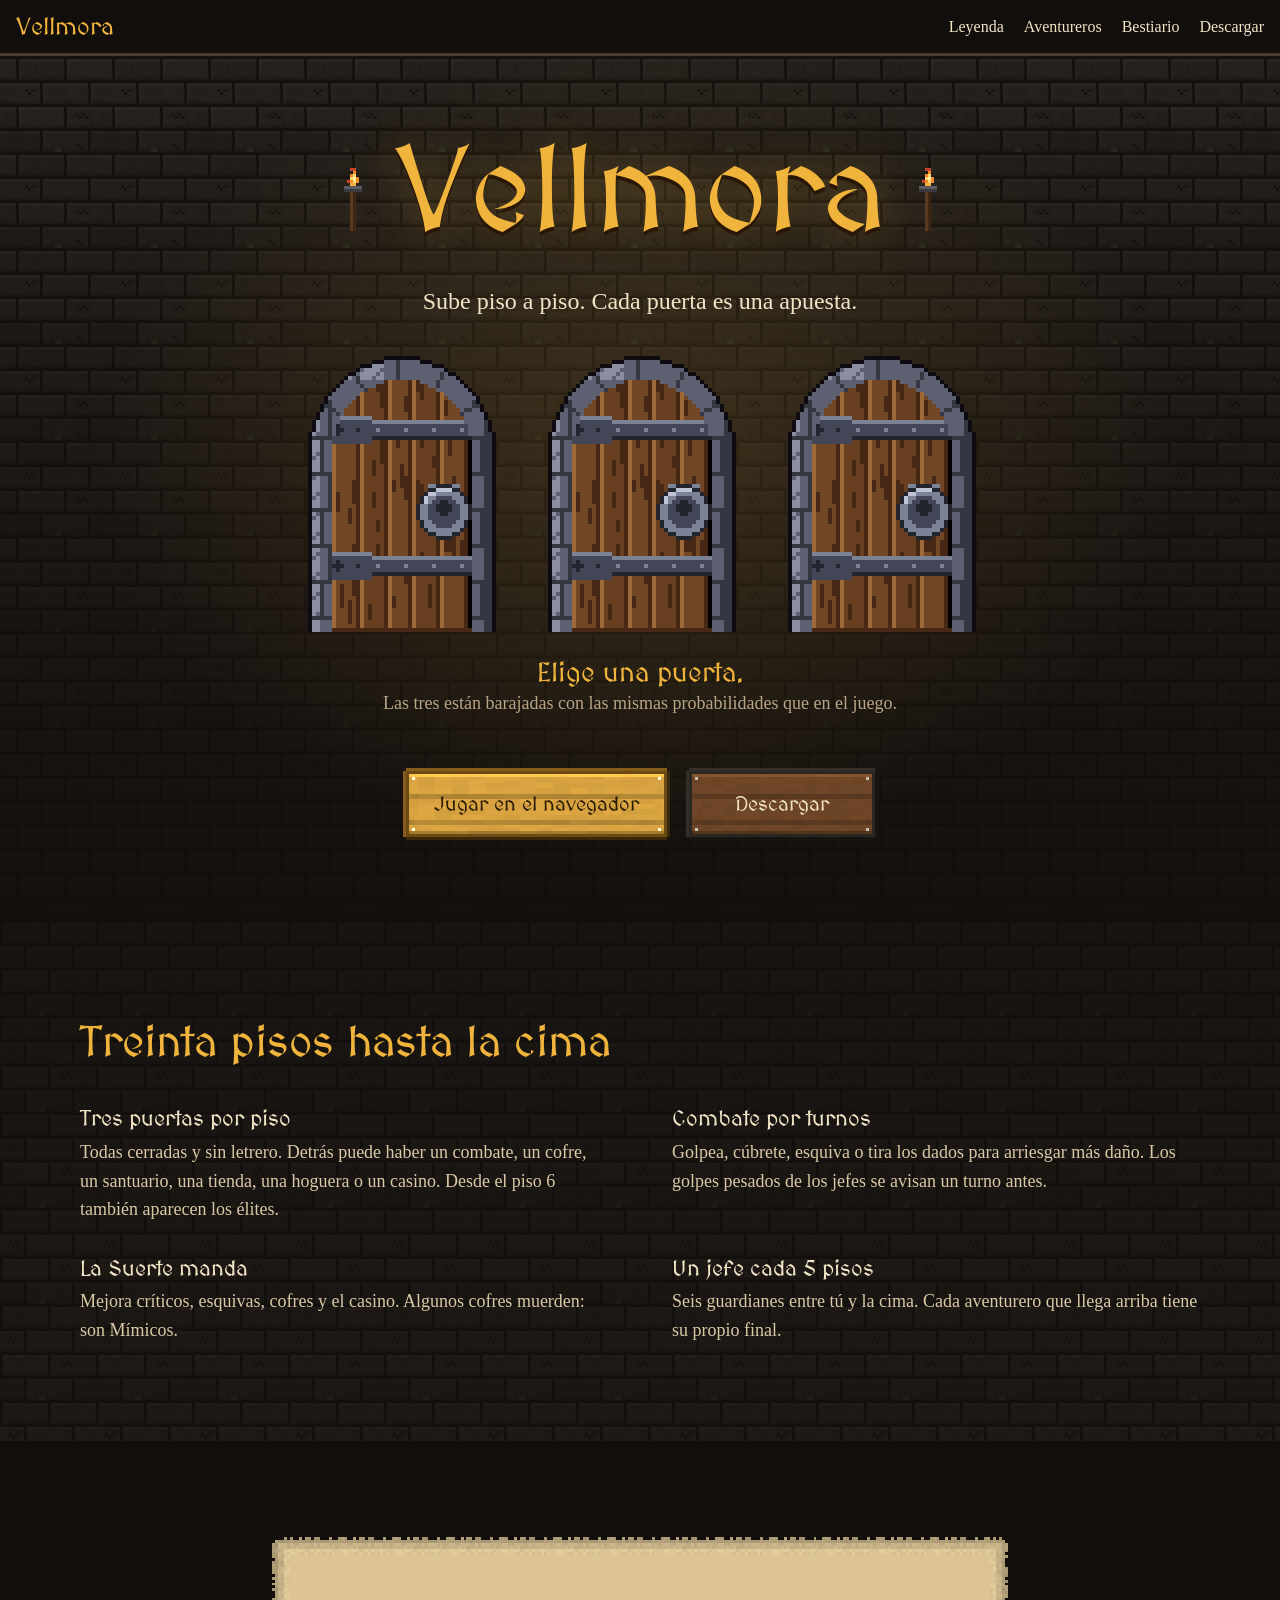
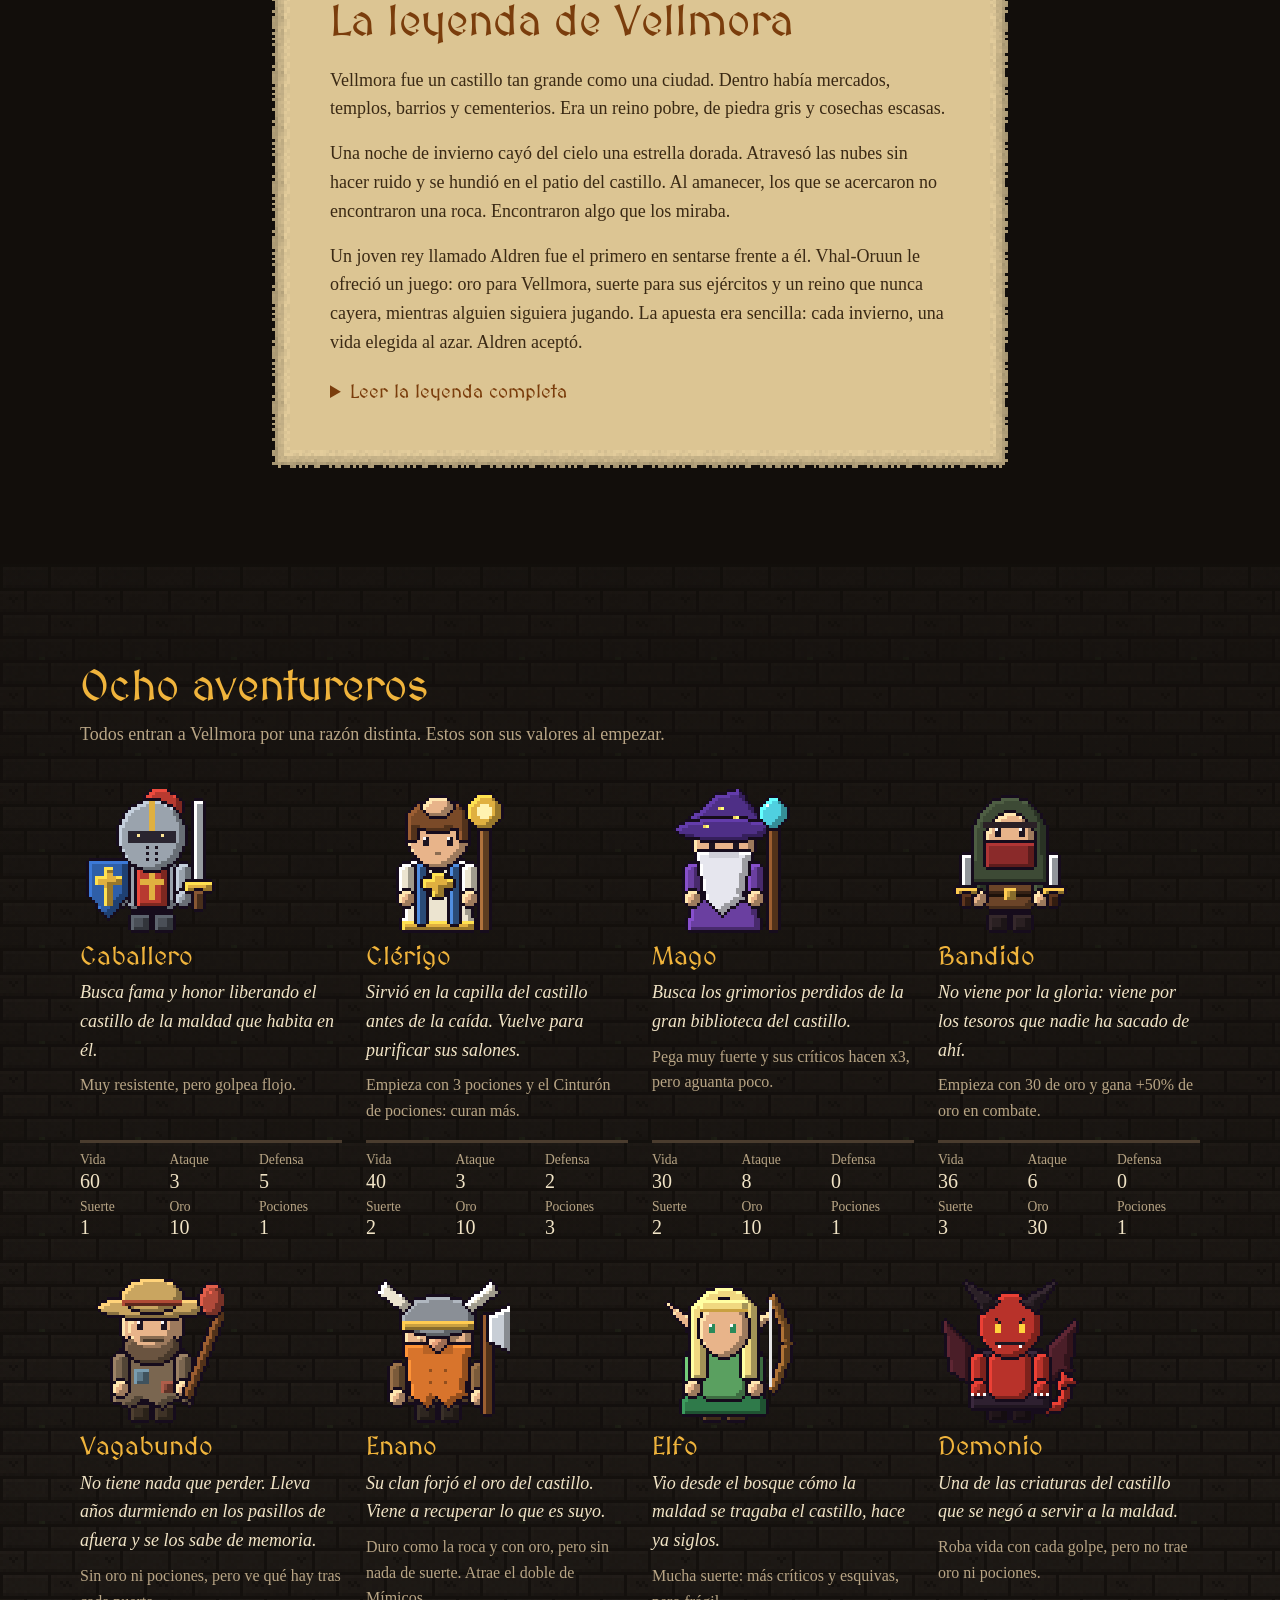
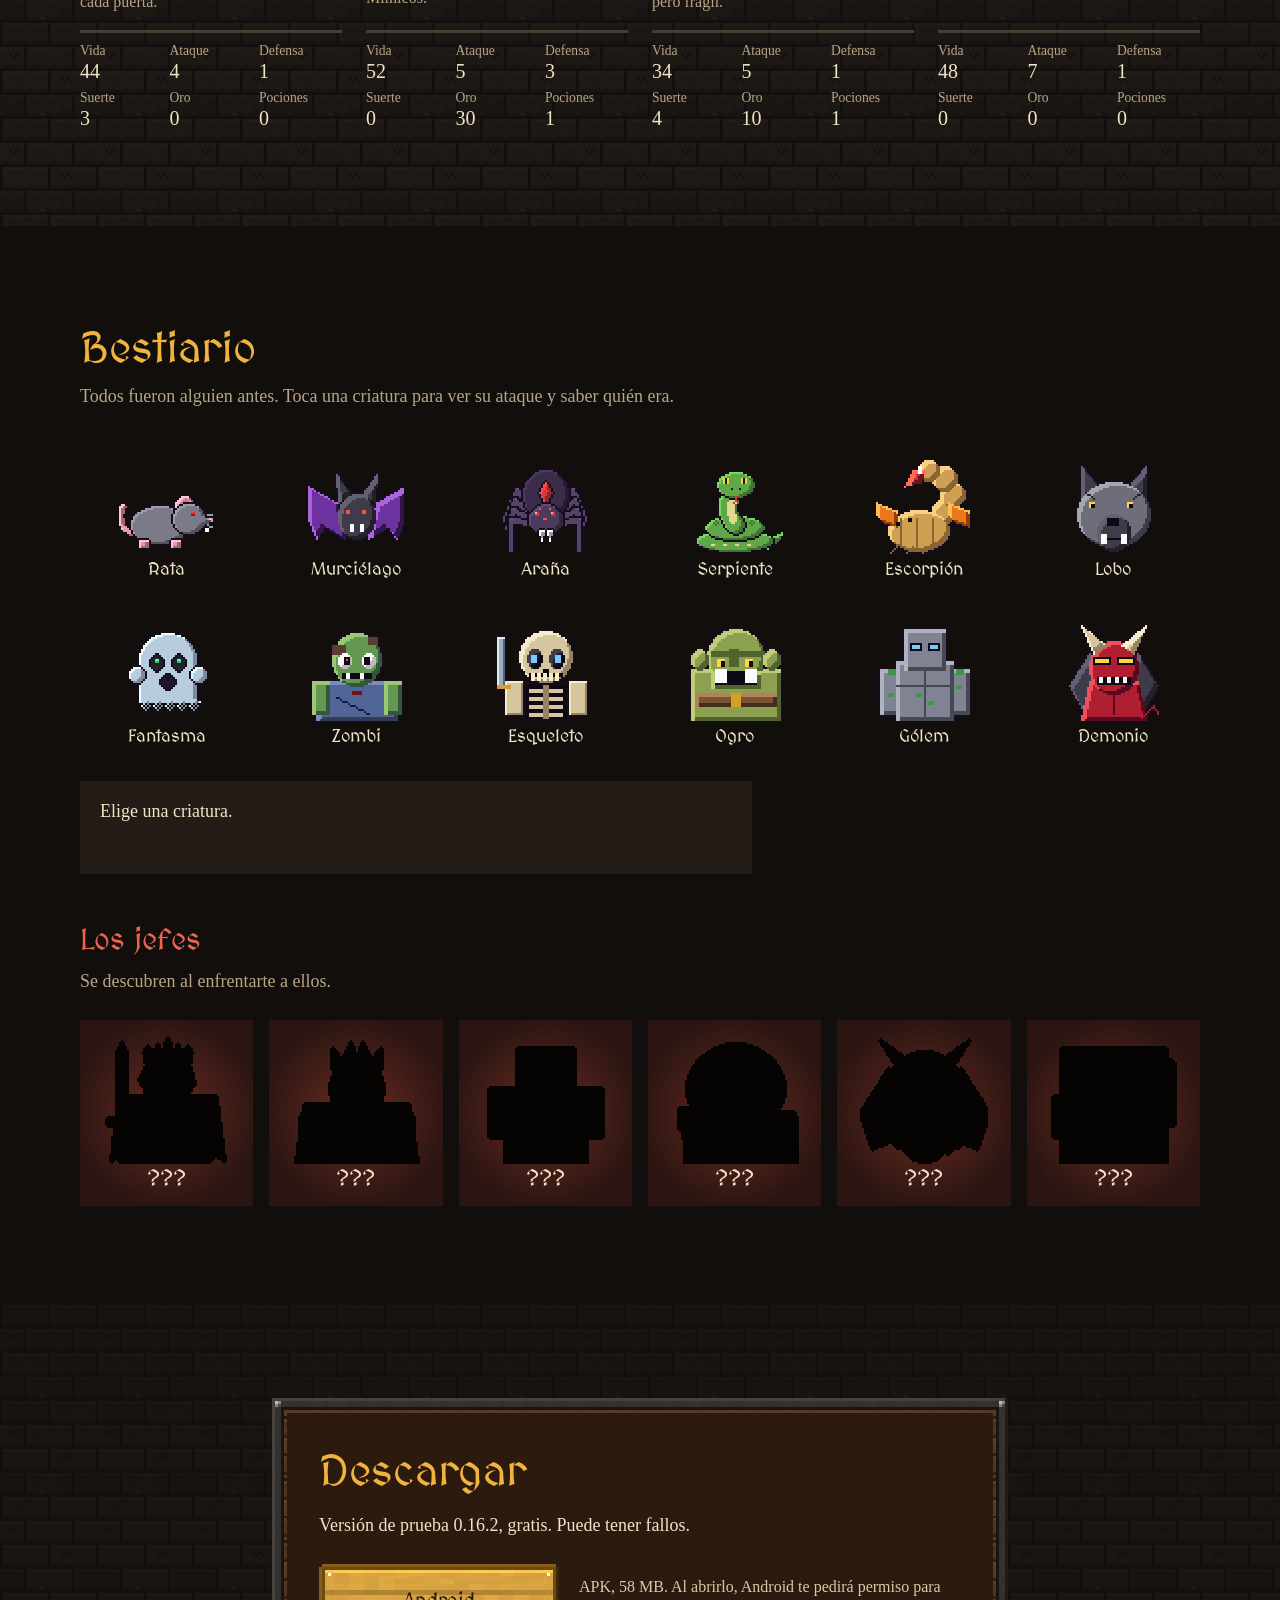
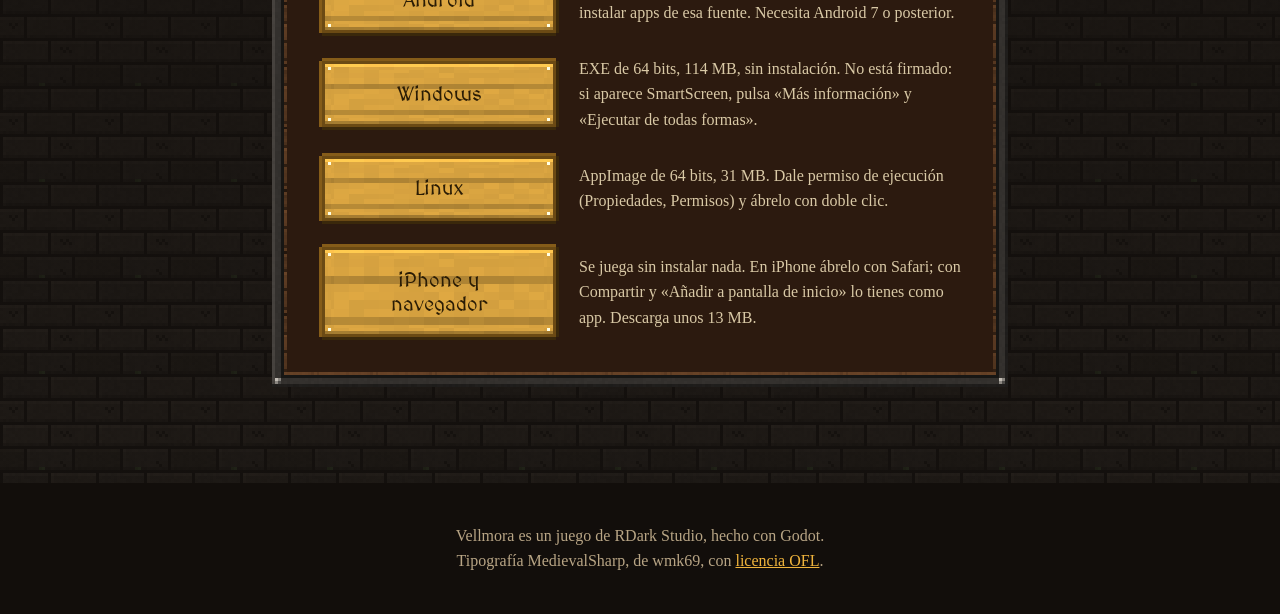
==== commit 3c2e15bd: "Página: leyenda con el lore nuevo y élites desde el piso 6 Co-Authored-By: Claude Opus 5.5 <noreply@" ====
--- a/index.html
+++ b/index.html
@@ -38,7 +38,7 @@
     <div class="ancho">
       <h2>Treinta pisos hasta la cima</h2>
       <div class="reglas">
-        <div><h3>Tres puertas por piso</h3><p>Todas cerradas y sin letrero. Detrás puede haber un combate, un cofre, un santuario, una tienda, una hoguera o un casino. Desde el piso 3 también aparecen los élites.</p></div>
+        <div><h3>Tres puertas por piso</h3><p>Todas cerradas y sin letrero. Detrás puede haber un combate, un cofre, un santuario, una tienda, una hoguera o un casino. Desde el piso 6 también aparecen los élites.</p></div>
         <div><h3>Combate por turnos</h3><p>Golpea, cúbrete, esquiva o tira los dados para arriesgar más daño. Los golpes pesados de los jefes se avisan un turno antes.</p></div>
         <div><h3>La Suerte manda</h3><p>Mejora críticos, esquivas, cofres y el casino. Algunos cofres muerden: son Mímicos.</p></div>
         <div><h3>Un jefe cada 5 pisos</h3><p>Seis guardianes entre tú y la cima. Cada aventurero que llega arriba tiene su propio final.</p></div>
@@ -51,8 +51,8 @@
       <h2>La leyenda de Vellmora</h2>
       <p>Vellmora fue un castillo tan grande como una ciudad. Dentro había mercados, templos, barrios y cementerios. Era un reino pobre, de piedra gris y cosechas escasas.</p>
       <p>Una noche de invierno cayó del cielo una estrella dorada. Atravesó las nubes sin hacer ruido y se hundió en el patio del castillo. Al amanecer, los que se acercaron no encontraron una roca. Encontraron algo que los miraba.</p>
-      <p>Un joven sin trono fue el primero en sentarse frente a él. Vhal-Oruun le ofreció un juego. Oro para Vellmora, suerte para sus ejércitos y un reino que nunca cayera, mientras alguien siguiera jugando. La apuesta era sencilla: cada invierno, una vida elegida al azar. El joven aceptó.</p>
-      <details><summary>Leer la leyenda completa</summary><div><p>Vellmora fue un castillo tan grande como una ciudad. Dentro había mercados, templos, barrios y cementerios. Era un reino pobre, de piedra gris y cosechas escasas.</p><p>Una noche de invierno cayó del cielo una estrella dorada. Atravesó las nubes sin hacer ruido y se hundió en el patio del castillo. Al amanecer, los que se acercaron no encontraron una roca. Encontraron algo que los miraba.</p><p>Nadie supo nombrarlo. Los sacerdotes lo llamaron Vhal-Oruun, El Que Reparte. No tenía una forma fija: unos veían una montaña de monedas que respiraba, otros una mano con demasiados dedos sosteniendo dados, y los que lo miraban mucho tiempo dejaban de hablar.</p><p>Venía de un lugar más allá de las estrellas donde todo se decide al azar, y traía consigo un hambre: el hambre de que alguien apueste.</p><p>Un joven sin trono fue el primero en sentarse frente a él. Vhal-Oruun le ofreció un juego. Oro para Vellmora, suerte para sus ejércitos y un reino que nunca cayera, mientras alguien siguiera jugando. La apuesta era sencilla: cada invierno, una vida elegida al azar. El joven aceptó.</p><p>El oro brotó de la tierra. Los talladores fabricaron dados con fragmentos de la estrella caída, y esos dados nunca fallaban. La ciudad llenó sus calles de casas de juego. Todos apostaban, porque en Vellmora apostar era rezar. El joven se volvió rey, y durante siglos el reino prosperó mientras alguien desaparecía cada invierno.</p><p>Cuando el pueblo descubrió el precio de su fortuna, rodeó el palacio con antorchas. El rey no quiso perderlo todo e hizo su última apuesta: las vidas de todos sus súbditos contra la eternidad de su reino.</p><p>Vhal-Oruun aceptó, y cobró. Nadie dentro volvió a ser humano. El dios convirtió a cada habitante en una ficha de su juego, moldeada por lo que más deseaba o temía.</p><p>Los guardias que juraron no abandonar sus puestos son huesos que siguen de pie. Los jugadores del gran salón se fundieron con sus máquinas. Las bestias de los establos y las alcantarillas comieron oro y crecieron con él. El rey, que no soltó su espada ni su corona, se pudre en el trono sin poder morir.</p><p>El castillo entero se volvió la mesa de juego del dios. Creció hacia arriba, piso sobre piso, y sus salas cambian de lugar cada vez que Vhal-Oruun reparte, como cartas barajadas. En lo más alto, sentado donde antes estuvo el patio de la estrella, El Que Reparte sigue esperando a su próximo jugador.</p><p>Los aventureros llegan por muchas razones: fama, fe, conocimiento, tesoros o una deuda antigua. Oyen el tintineo del oro detrás de cada puerta y una voz que les pregunta cuánto están dispuestos a apostar.</p><p>Muchos entran y jamás salen. Quien pierde su última apuesta se vuelve otra ficha en la mesa, y así crece la leyenda.</p></div></details>
+      <p>Un joven rey llamado Aldren fue el primero en sentarse frente a él. Vhal-Oruun le ofreció un juego: oro para Vellmora, suerte para sus ejércitos y un reino que nunca cayera, mientras alguien siguiera jugando. La apuesta era sencilla: cada invierno, una vida elegida al azar. Aldren aceptó.</p>
+      <details><summary>Leer la leyenda completa</summary><div><p>Vellmora fue un castillo tan grande como una ciudad. Dentro había mercados, templos, barrios y cementerios. Era un reino pobre, de piedra gris y cosechas escasas.</p><p>Una noche de invierno cayó del cielo una estrella dorada. Atravesó las nubes sin hacer ruido y se hundió en el patio del castillo. Al amanecer, los que se acercaron no encontraron una roca. Encontraron algo que los miraba.</p><p>Nadie supo nombrarlo. Los sacerdotes lo llamaron Vhal-Oruun. No tenía una forma fija: unos veían una montaña de monedas que respiraba, otros una mano con demasiados dedos sosteniendo dados, y los que lo miraban mucho tiempo dejaban de hablar.</p><p>Venía de un lugar más allá de las estrellas donde todo se decide al azar, y traía consigo un hambre: el hambre de que alguien apueste.</p><p>Un joven rey llamado Aldren fue el primero en sentarse frente a él. Vhal-Oruun le ofreció un juego: oro para Vellmora, suerte para sus ejércitos y un reino que nunca cayera, mientras alguien siguiera jugando. La apuesta era sencilla: cada invierno, una vida elegida al azar. Aldren aceptó.</p><p>El oro brotó de la tierra. No era oro normal: brotaba por voluntad de Vhal-Oruun, y junto con él el dios dejó fragmentos de su estrella. Por eso la gente creyó que la forma correcta de alabar a este dios era jugando y apostando, ya que él mismo les daba las herramientas.</p><p>Para que los dados, las monedas y las fichas fueran dignos de los templos, mandaron traer a los mejores talladores y a un antiguo clan de enanos, atraídos por las grandes riquezas de aquel castillo. Con los fragmentos de la estrella forjaron los dados, que nunca fallaban, y con el oro del dios hicieron las monedas y las fichas.</p><p>Pero cuando el trabajo terminó, los humanos traicionaron al clan: nunca les pagaron y los echaron de Vellmora.</p><p>Cuando Vhal-Oruun cumplió su parte y dio las riquezas al pueblo de Vellmora, cobró la suya: cada invierno se llevaría la vida de una persona al azar, como era su estilo.</p><p>Cuando el pueblo descubrió el precio de su fortuna, rodeó el palacio con antorchas. Aldren no quiso perderlo todo e hizo su última apuesta: las vidas de todos sus súbditos contra la eternidad de su reino.</p><p>Vhal-Oruun aceptó, y cobró. Nadie dentro volvió a ser humano. El dios convirtió a cada habitante en una ficha de su juego, moldeada por lo que más deseaba o temía.</p><p>Los guardias que juraron no abandonar sus puestos son huesos que siguen de pie. Los jugadores del gran salón se fundieron con sus máquinas. Las bestias de los establos y las alcantarillas comieron oro y crecieron con él. Aldren, que no soltó su espada ni su corona, se pudre en el trono sin poder morir.</p><p>El castillo entero se volvió la mesa de juego del dios. Creció hacia arriba, piso sobre piso, y sus salas cambian de lugar cada vez que Vhal-Oruun reparte, como cartas barajadas. En lo más alto, sentado donde antes estuvo el patio de la estrella, Vhal-Oruun sigue esperando a su próximo jugador.</p><p>Los aventureros llegan por muchas razones: fama, fe, conocimiento, tesoros o una deuda antigua. Oyen el tintineo del oro detrás de cada puerta y una voz que les pregunta cuánto están dispuestos a apostar.</p><p>Muchos entran y jamás salen. Quien pierde su última apuesta se vuelve otra ficha en la mesa, y así crece la leyenda.</p></div></details>
     </article></div>
   </section>
 
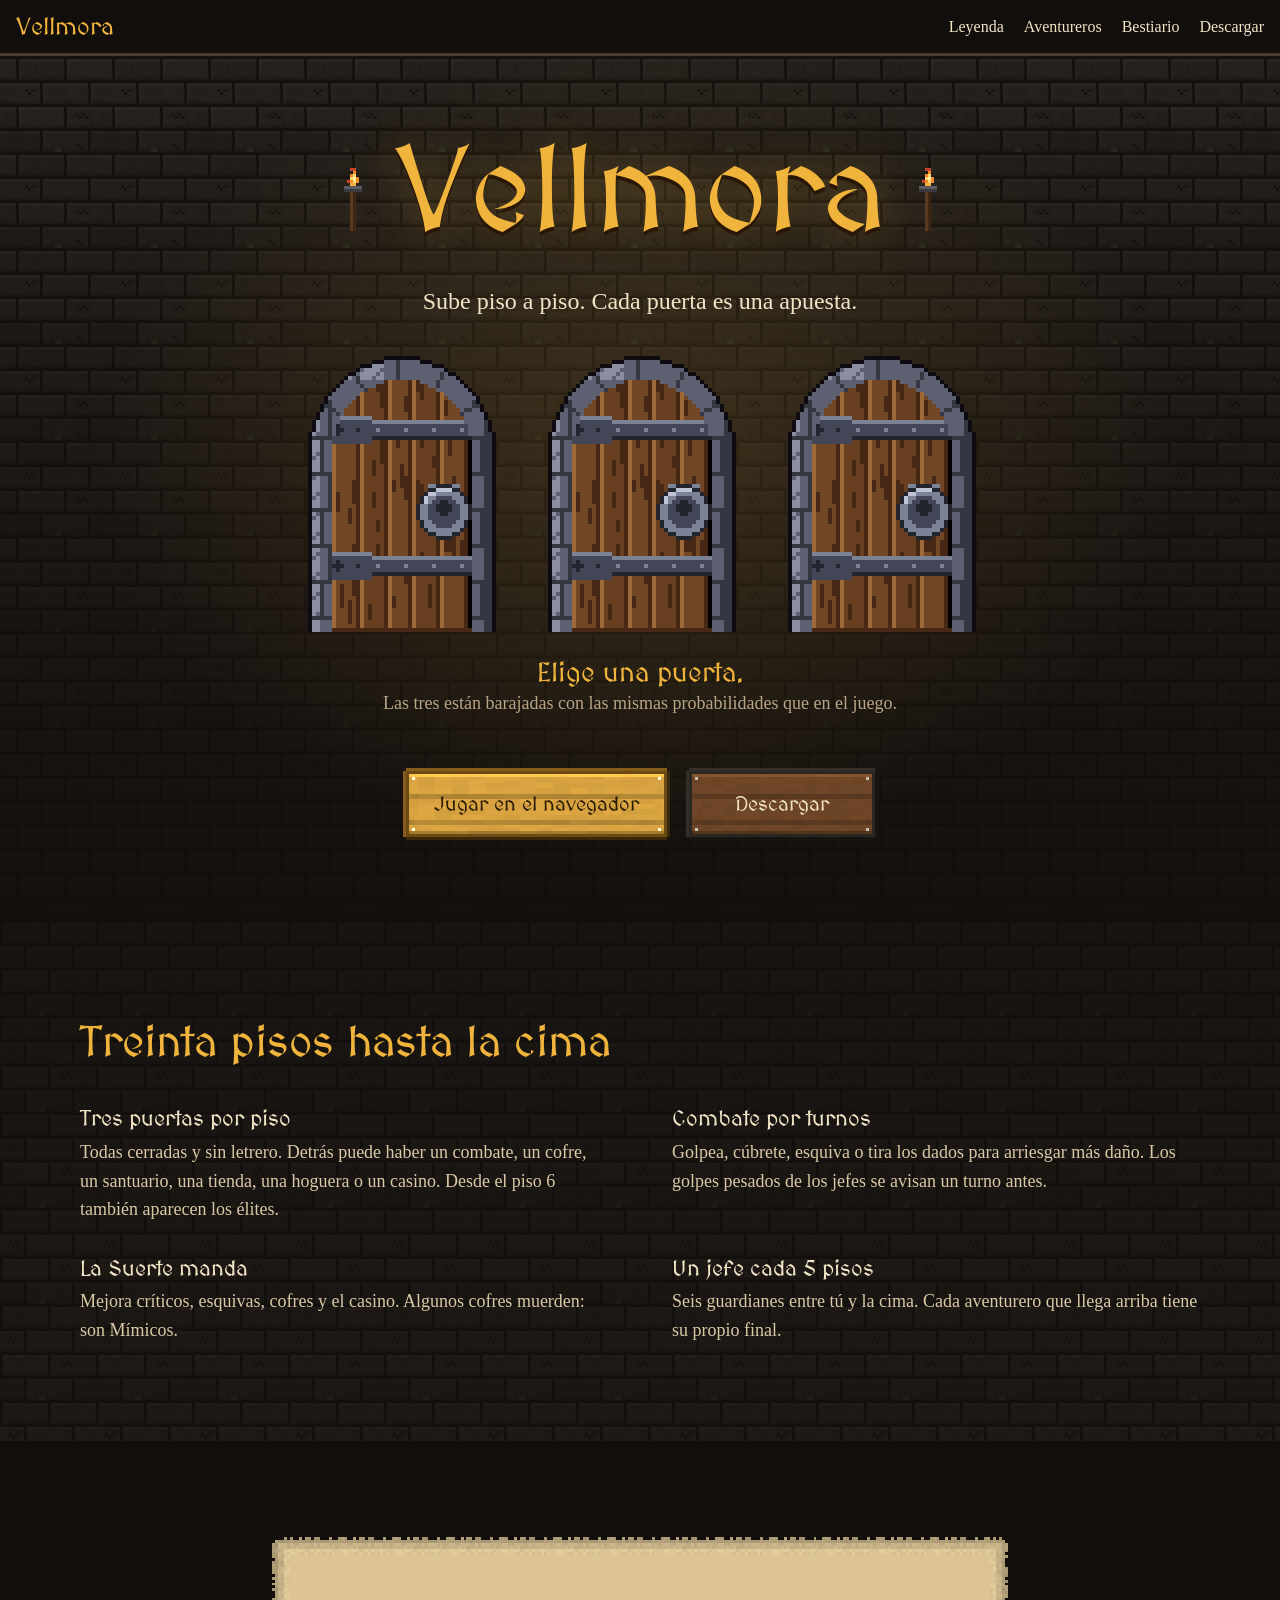
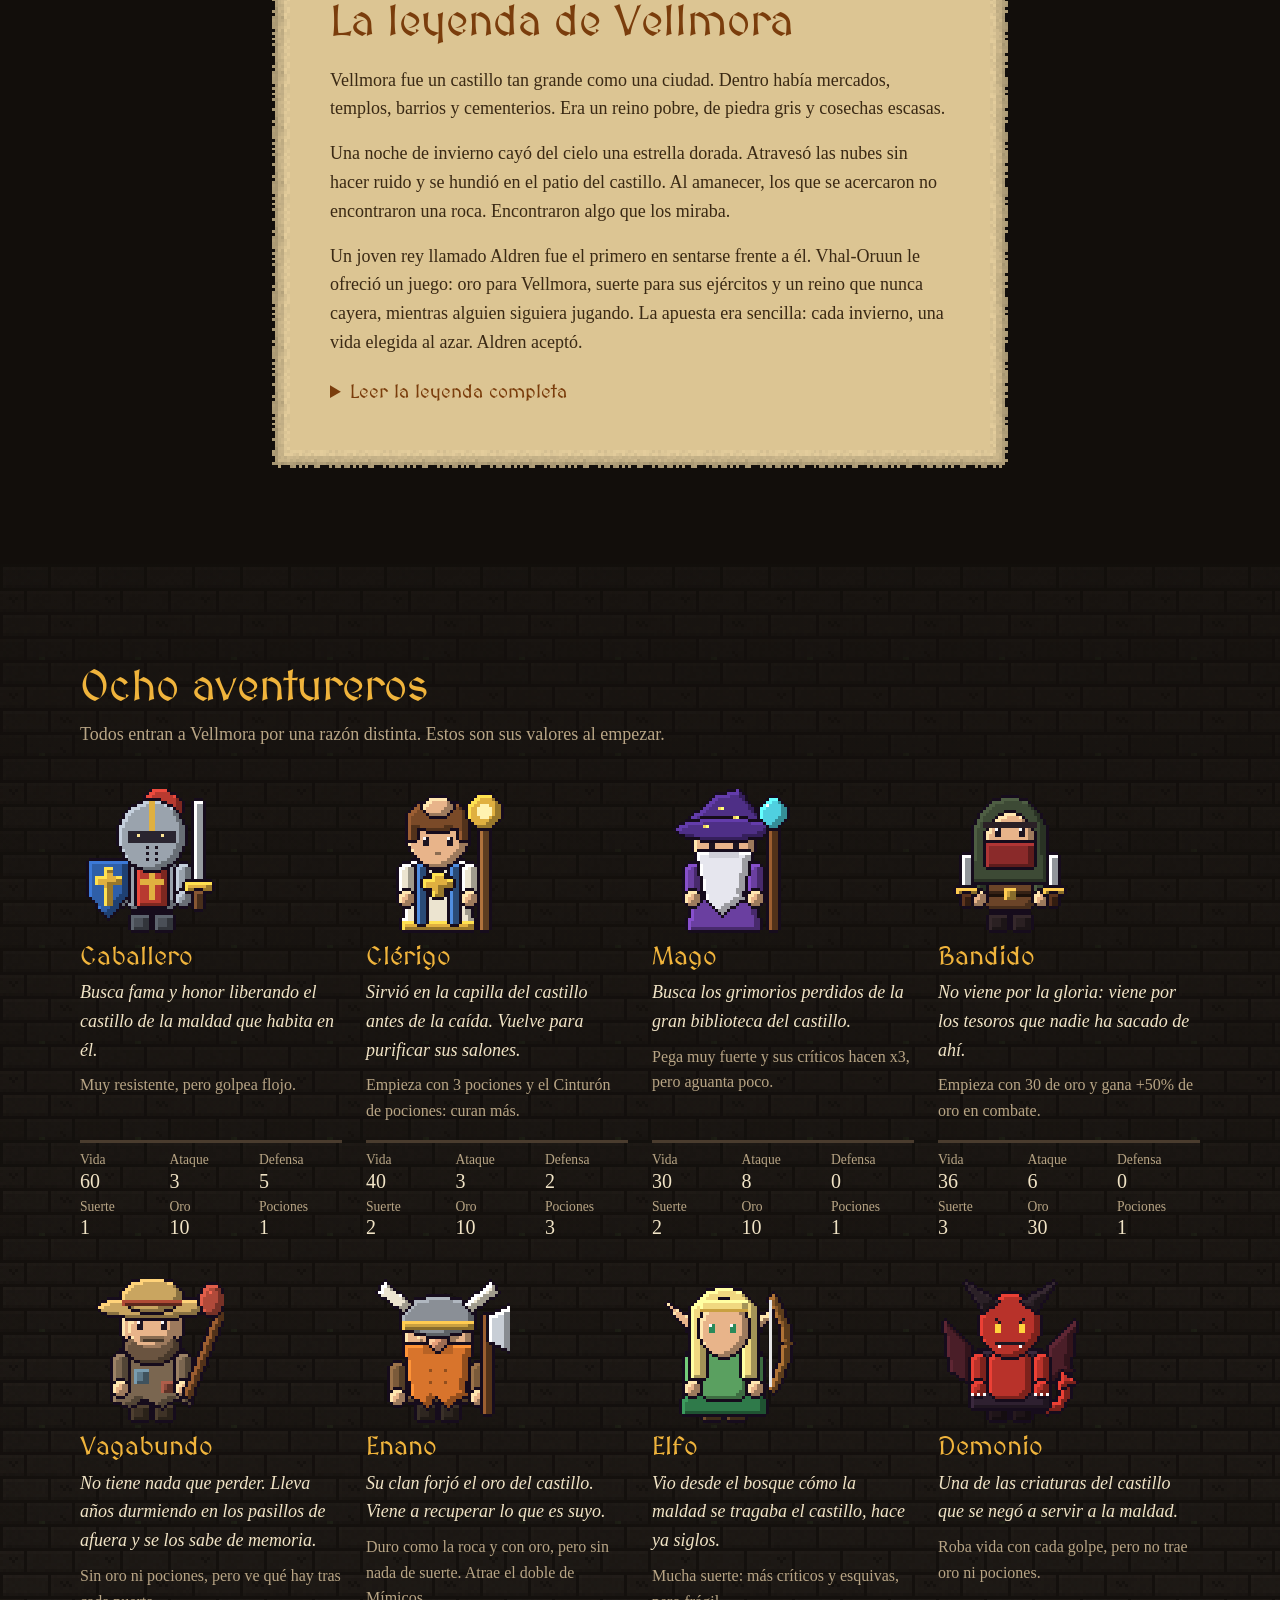
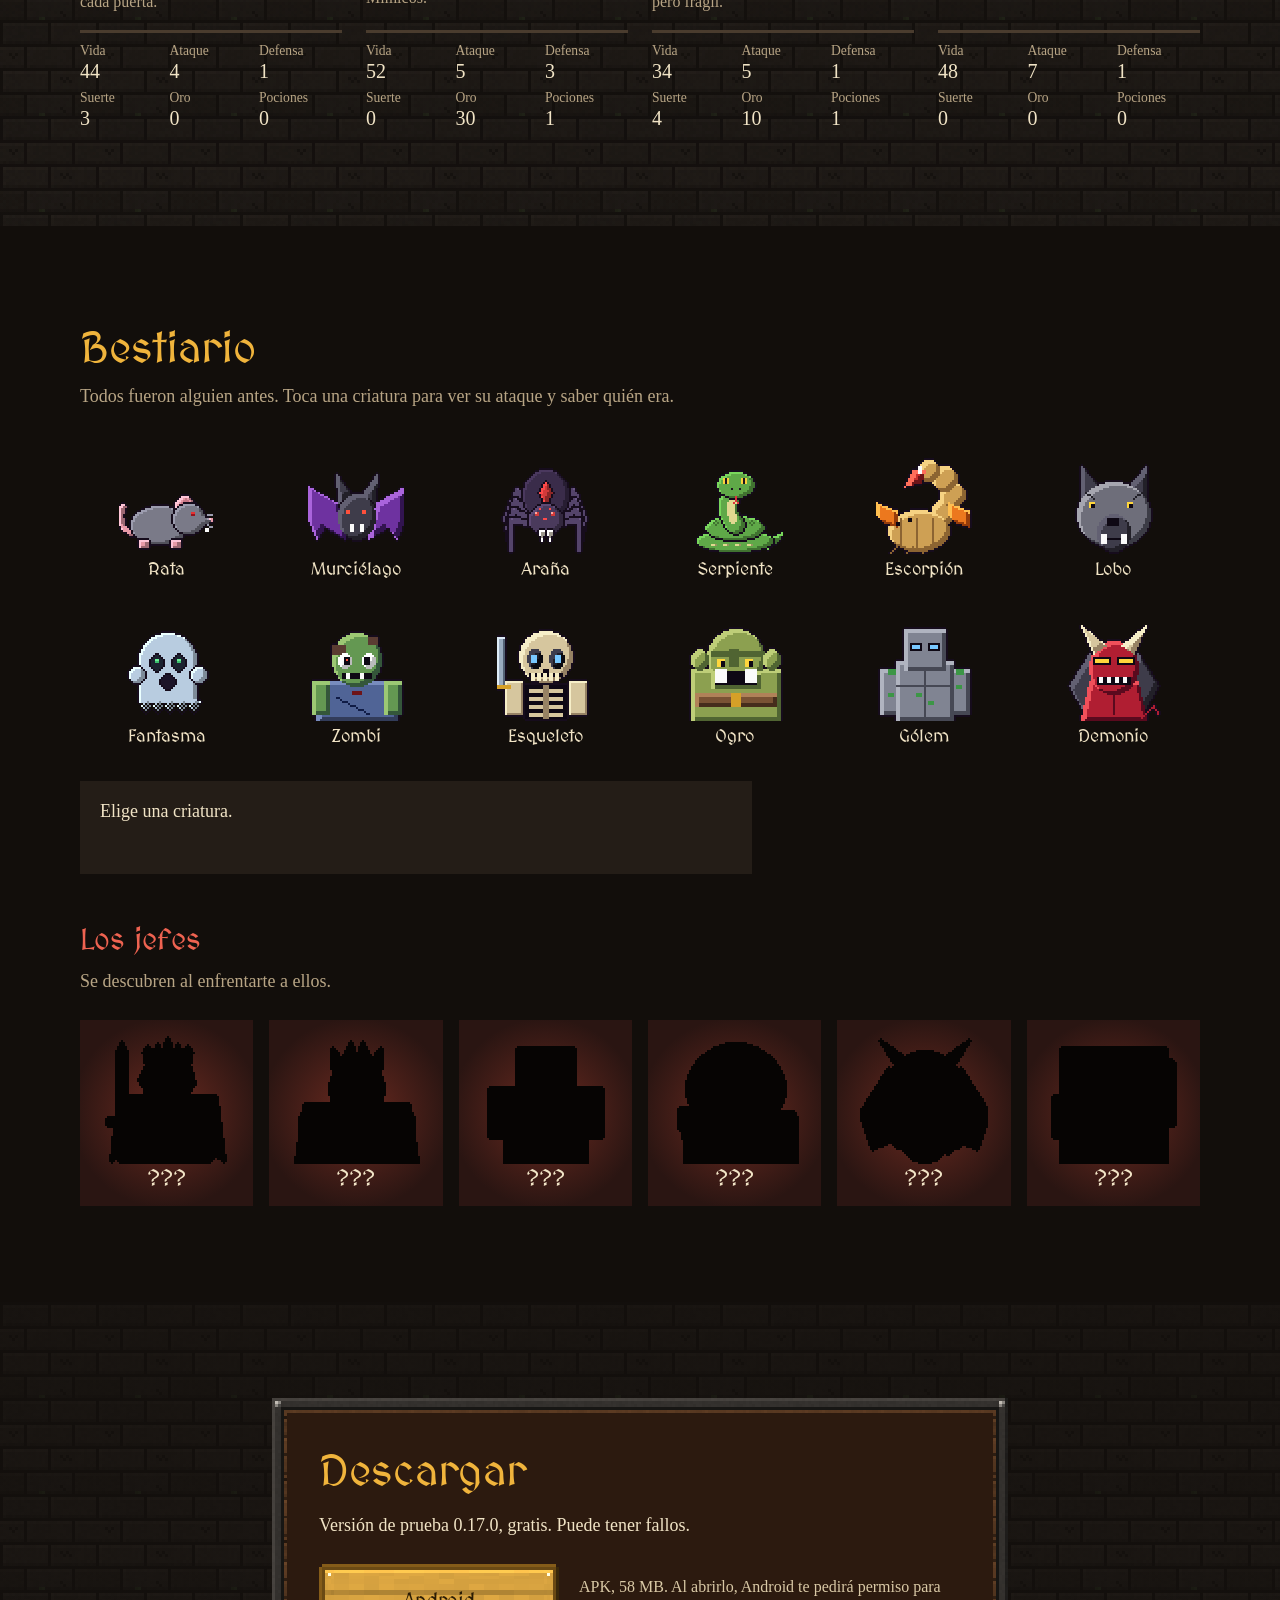
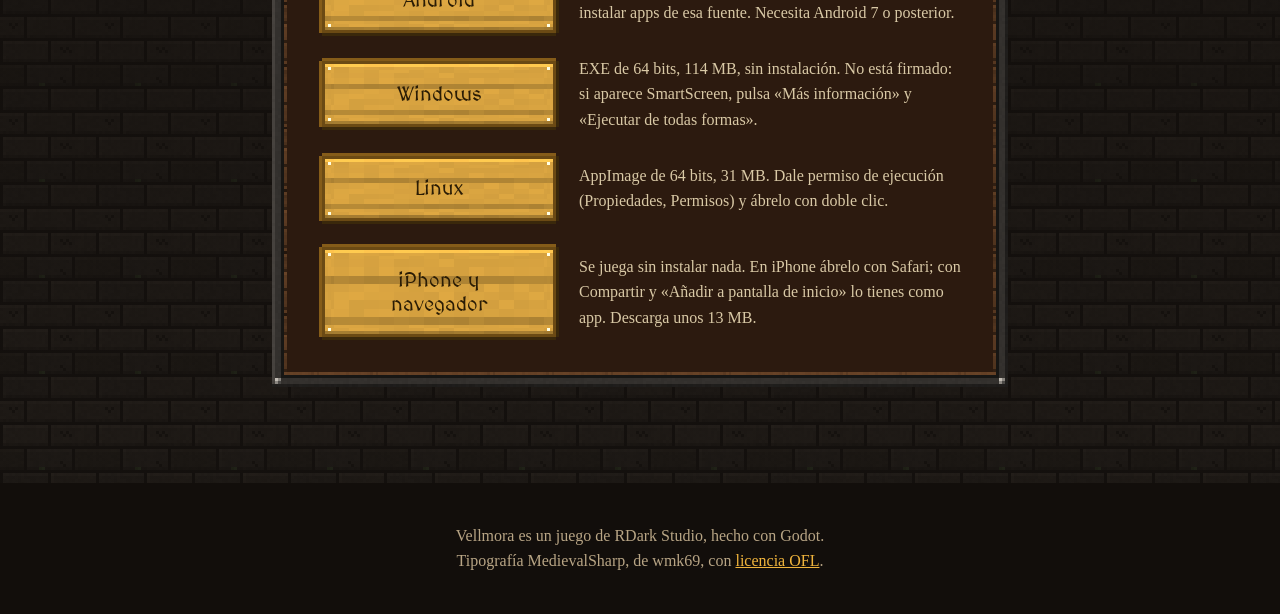
==== commit 05e4aadb: "Vellmora 0.17.0" ====
--- a/index.html
+++ b/index.html
@@ -149,11 +149,11 @@
   <section class="muro" id="descargar">
     <div class="ancho"><div class="tablero">
       <h2>Descargar</h2>
-      <p>Versión de prueba 0.16.2, gratis. Puede tener fallos.</p>
+      <p>Versión de prueba 0.17.0, gratis. Puede tener fallos.</p>
       <ul class="descargas">
-        <li><a class="tabla oro" href="https://github.com/RDarkStudio/rdarkstudio.github.io/releases/download/v0.16.2/Vellmora.apk">Android</a><p>APK, 58 MB. Al abrirlo, Android te pedirá permiso para instalar apps de esa fuente. Necesita Android 7 o posterior.</p></li>
-        <li><a class="tabla oro" href="https://github.com/RDarkStudio/rdarkstudio.github.io/releases/download/v0.16.2/Vellmora.exe">Windows</a><p>EXE de 64 bits, 114 MB, sin instalación. No está firmado: si aparece SmartScreen, pulsa «Más información» y «Ejecutar de todas formas».</p></li>
-        <li><a class="tabla oro" href="https://github.com/RDarkStudio/rdarkstudio.github.io/releases/download/v0.16.2/Vellmora.AppImage">Linux</a><p>AppImage de 64 bits, 31 MB. Dale permiso de ejecución (Propiedades, Permisos) y ábrelo con doble clic.</p></li>
+        <li><a class="tabla oro" href="https://github.com/RDarkStudio/rdarkstudio.github.io/releases/download/v0.17.0/Vellmora.apk">Android</a><p>APK, 58 MB. Al abrirlo, Android te pedirá permiso para instalar apps de esa fuente. Necesita Android 7 o posterior.</p></li>
+        <li><a class="tabla oro" href="https://github.com/RDarkStudio/rdarkstudio.github.io/releases/download/v0.17.0/Vellmora.exe">Windows</a><p>EXE de 64 bits, 114 MB, sin instalación. No está firmado: si aparece SmartScreen, pulsa «Más información» y «Ejecutar de todas formas».</p></li>
+        <li><a class="tabla oro" href="https://github.com/RDarkStudio/rdarkstudio.github.io/releases/download/v0.17.0/Vellmora.AppImage">Linux</a><p>AppImage de 64 bits, 31 MB. Dale permiso de ejecución (Propiedades, Permisos) y ábrelo con doble clic.</p></li>
         <li><a class="tabla oro" href="jugar/">iPhone y navegador</a><p>Se juega sin instalar nada. En iPhone ábrelo con Safari; con Compartir y «Añadir a pantalla de inicio» lo tienes como app. Descarga unos 13 MB.</p></li>
       </ul>
     </div></div>
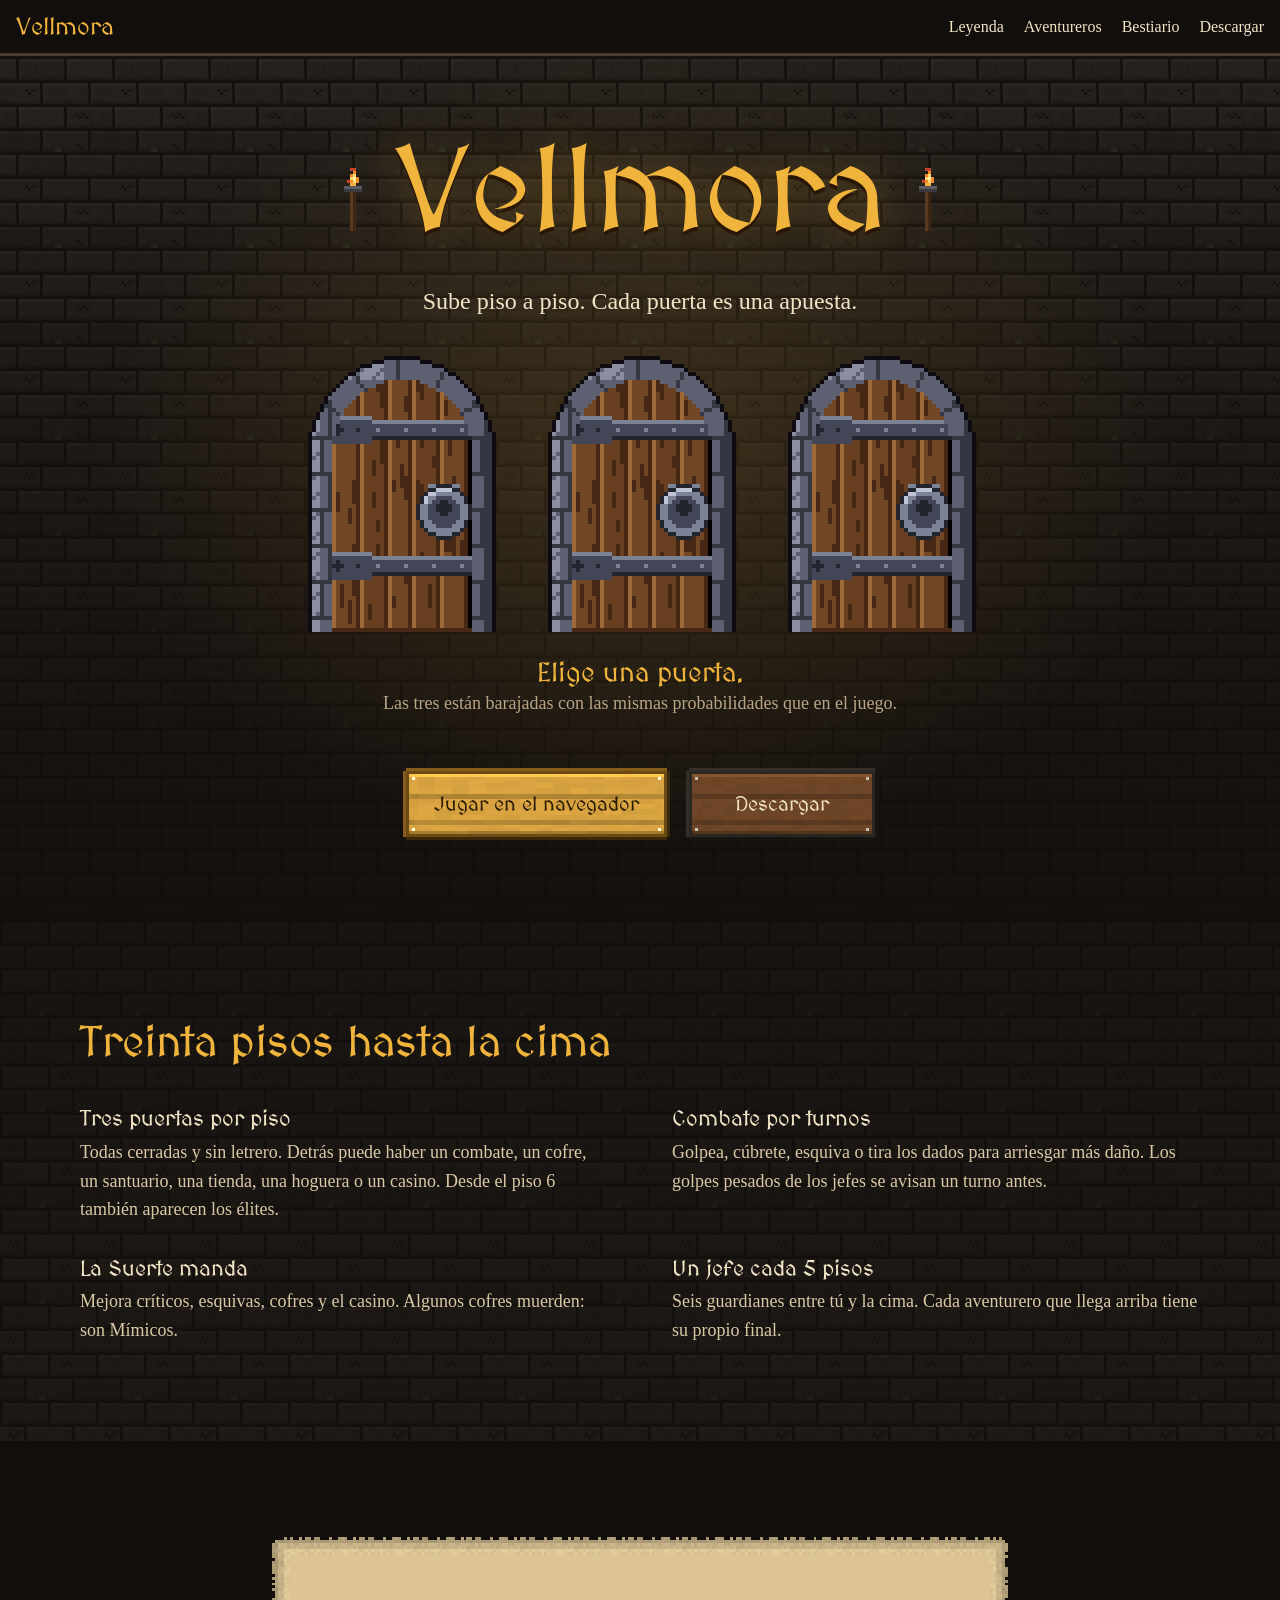
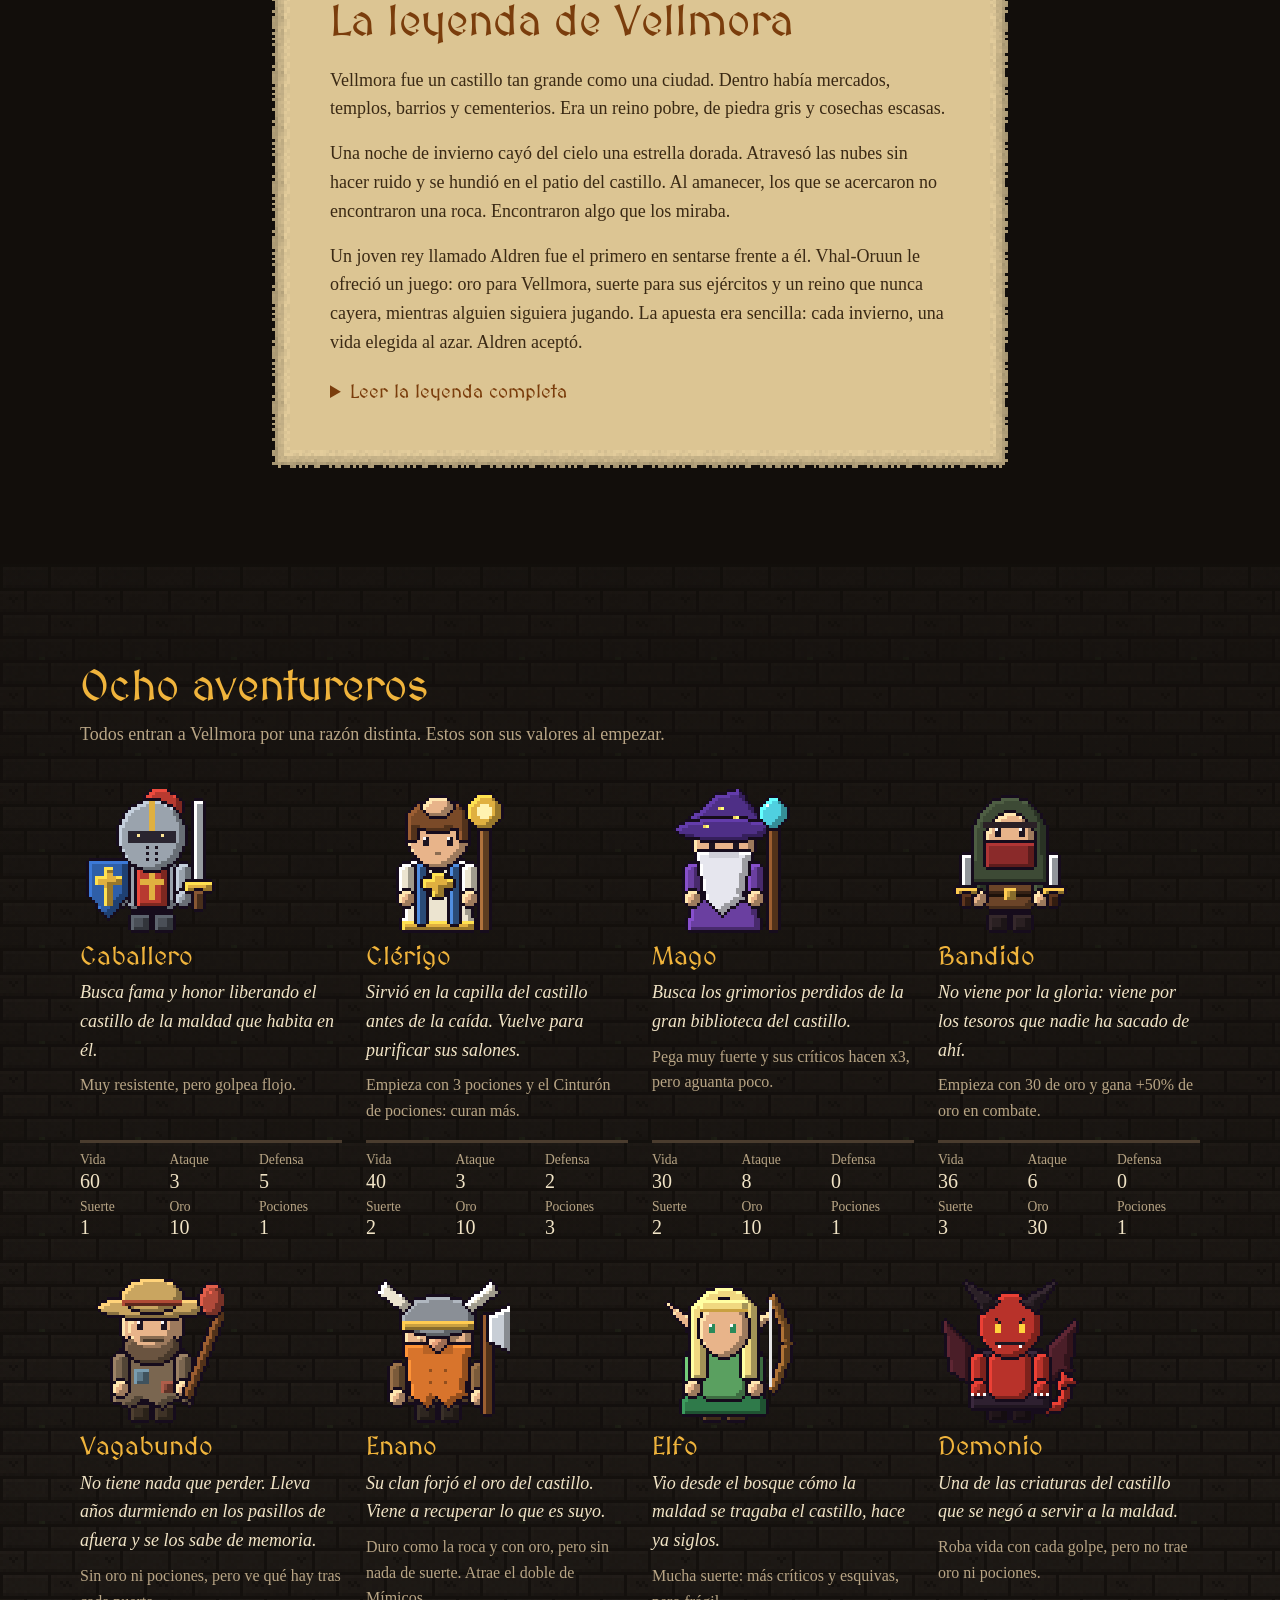
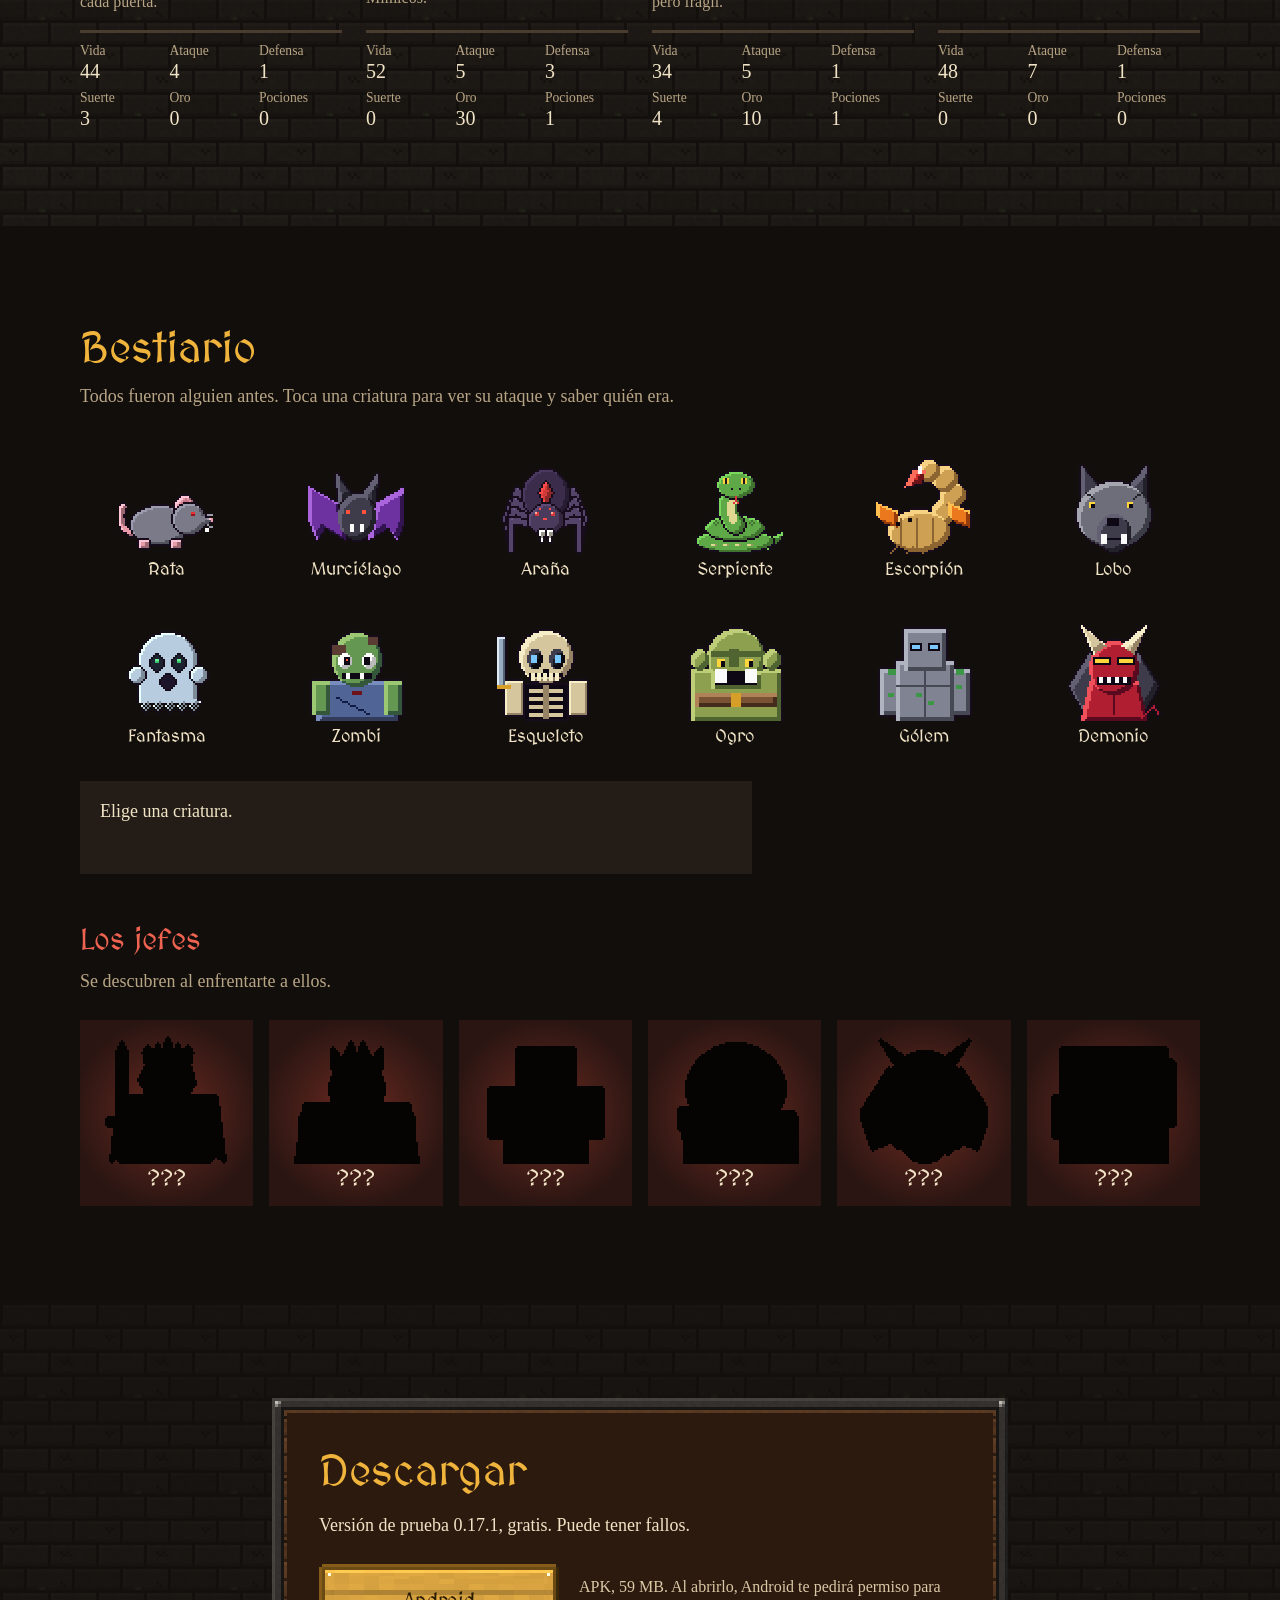
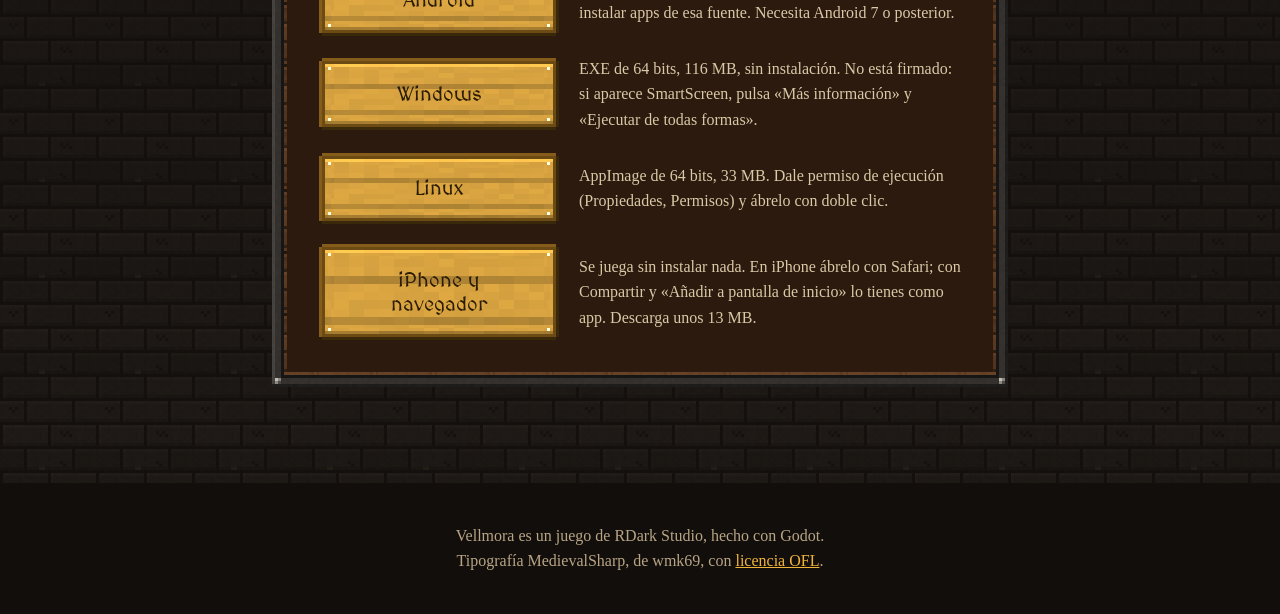
==== commit a3489d92: "Vellmora 0.17.1" ====
--- a/index.html
+++ b/index.html
@@ -149,11 +149,11 @@
   <section class="muro" id="descargar">
     <div class="ancho"><div class="tablero">
       <h2>Descargar</h2>
-      <p>Versión de prueba 0.17.0, gratis. Puede tener fallos.</p>
+      <p>Versión de prueba 0.17.1, gratis. Puede tener fallos.</p>
       <ul class="descargas">
-        <li><a class="tabla oro" href="https://github.com/RDarkStudio/rdarkstudio.github.io/releases/download/v0.17.0/Vellmora.apk">Android</a><p>APK, 58 MB. Al abrirlo, Android te pedirá permiso para instalar apps de esa fuente. Necesita Android 7 o posterior.</p></li>
-        <li><a class="tabla oro" href="https://github.com/RDarkStudio/rdarkstudio.github.io/releases/download/v0.17.0/Vellmora.exe">Windows</a><p>EXE de 64 bits, 114 MB, sin instalación. No está firmado: si aparece SmartScreen, pulsa «Más información» y «Ejecutar de todas formas».</p></li>
-        <li><a class="tabla oro" href="https://github.com/RDarkStudio/rdarkstudio.github.io/releases/download/v0.17.0/Vellmora.AppImage">Linux</a><p>AppImage de 64 bits, 31 MB. Dale permiso de ejecución (Propiedades, Permisos) y ábrelo con doble clic.</p></li>
+        <li><a class="tabla oro" href="https://github.com/RDarkStudio/rdarkstudio.github.io/releases/download/v0.17.1/Vellmora.apk">Android</a><p>APK, 59 MB. Al abrirlo, Android te pedirá permiso para instalar apps de esa fuente. Necesita Android 7 o posterior.</p></li>
+        <li><a class="tabla oro" href="https://github.com/RDarkStudio/rdarkstudio.github.io/releases/download/v0.17.1/Vellmora.exe">Windows</a><p>EXE de 64 bits, 116 MB, sin instalación. No está firmado: si aparece SmartScreen, pulsa «Más información» y «Ejecutar de todas formas».</p></li>
+        <li><a class="tabla oro" href="https://github.com/RDarkStudio/rdarkstudio.github.io/releases/download/v0.17.1/Vellmora.AppImage">Linux</a><p>AppImage de 64 bits, 33 MB. Dale permiso de ejecución (Propiedades, Permisos) y ábrelo con doble clic.</p></li>
         <li><a class="tabla oro" href="jugar/">iPhone y navegador</a><p>Se juega sin instalar nada. En iPhone ábrelo con Safari; con Compartir y «Añadir a pantalla de inicio» lo tienes como app. Descarga unos 13 MB.</p></li>
       </ul>
     </div></div>
